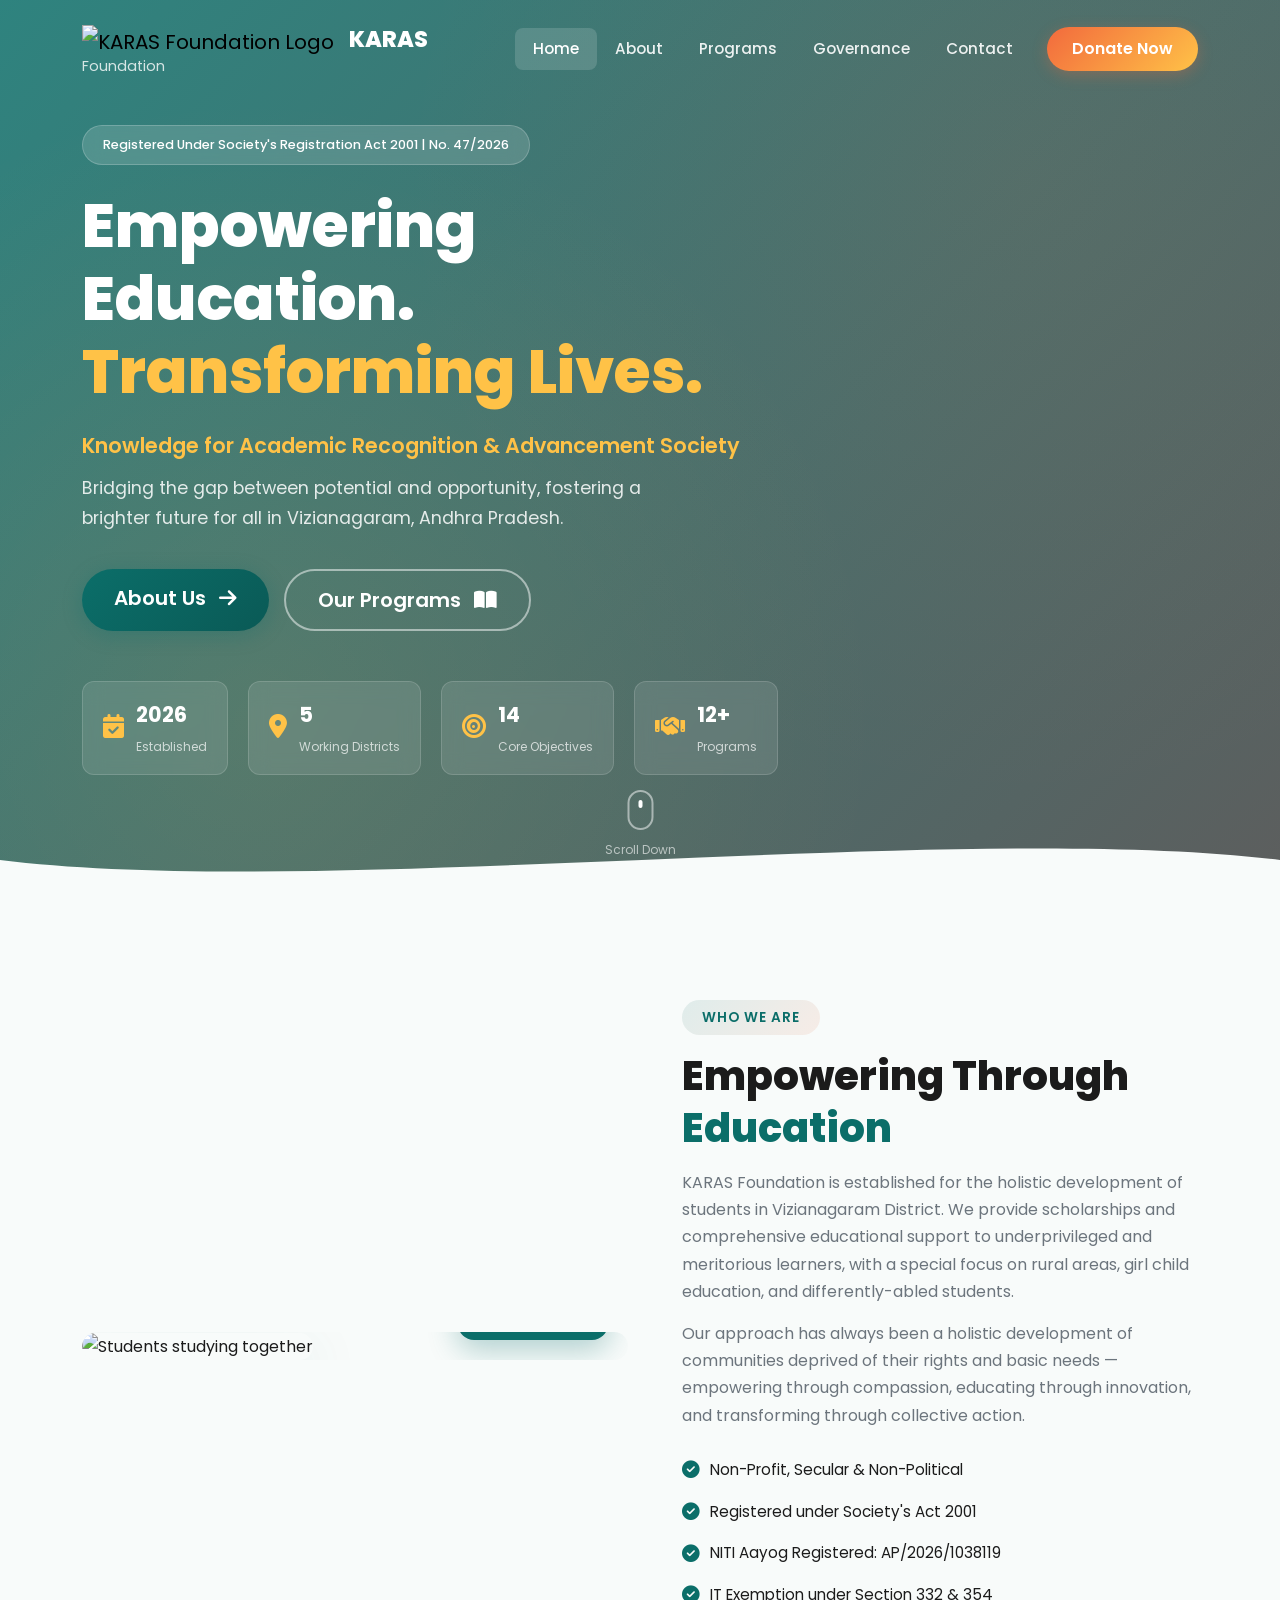
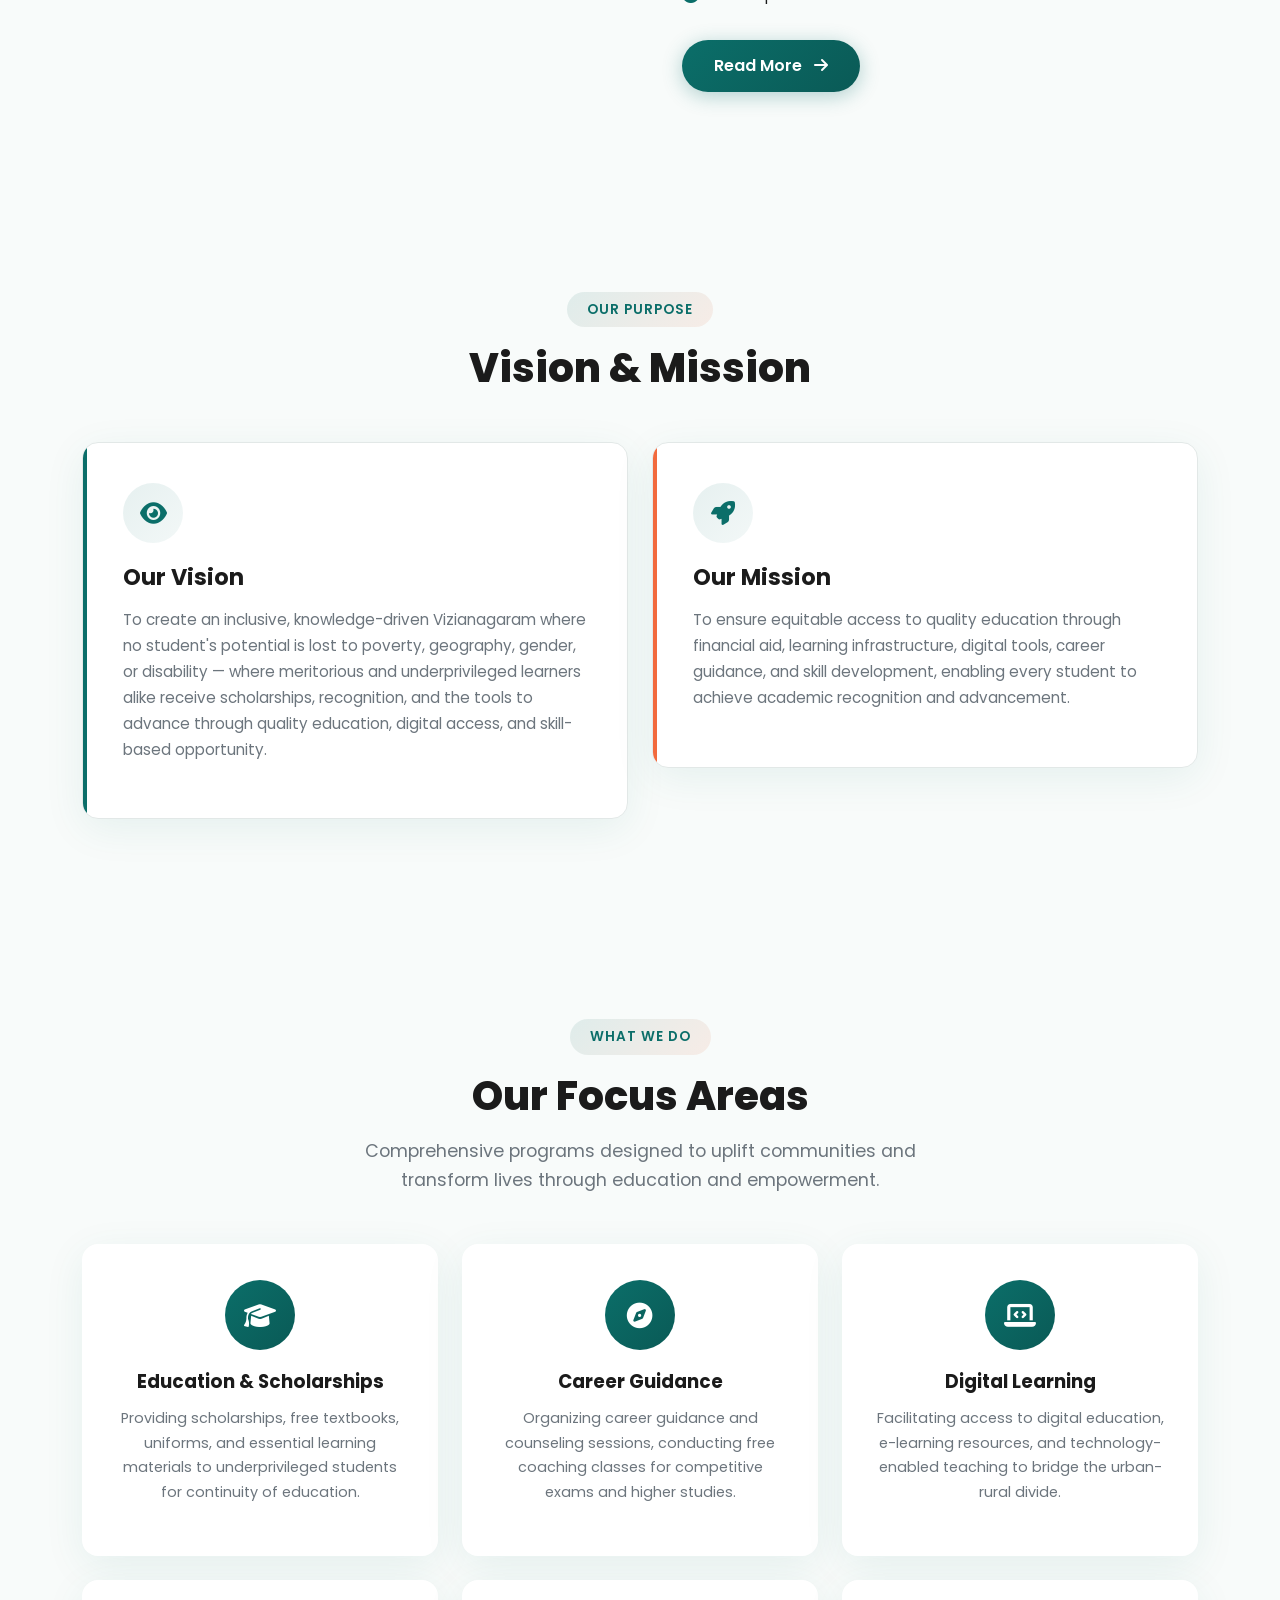
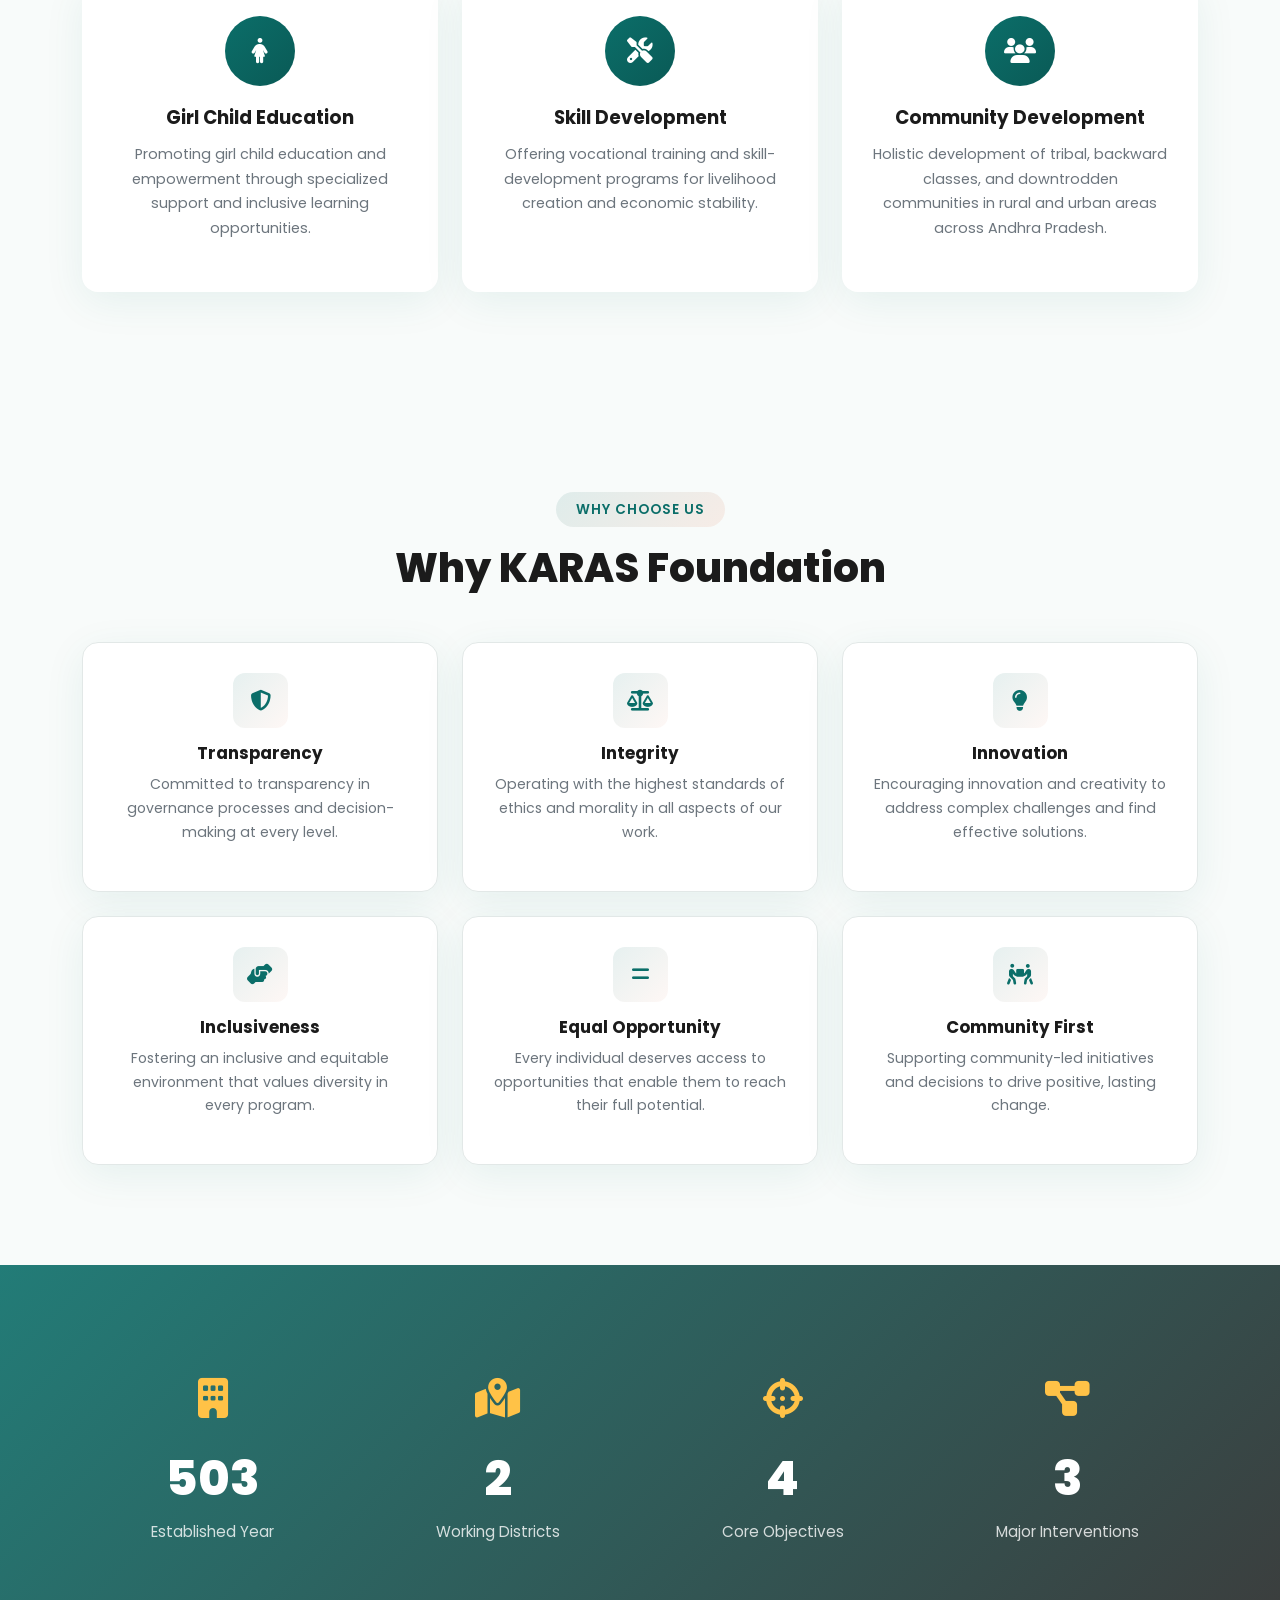
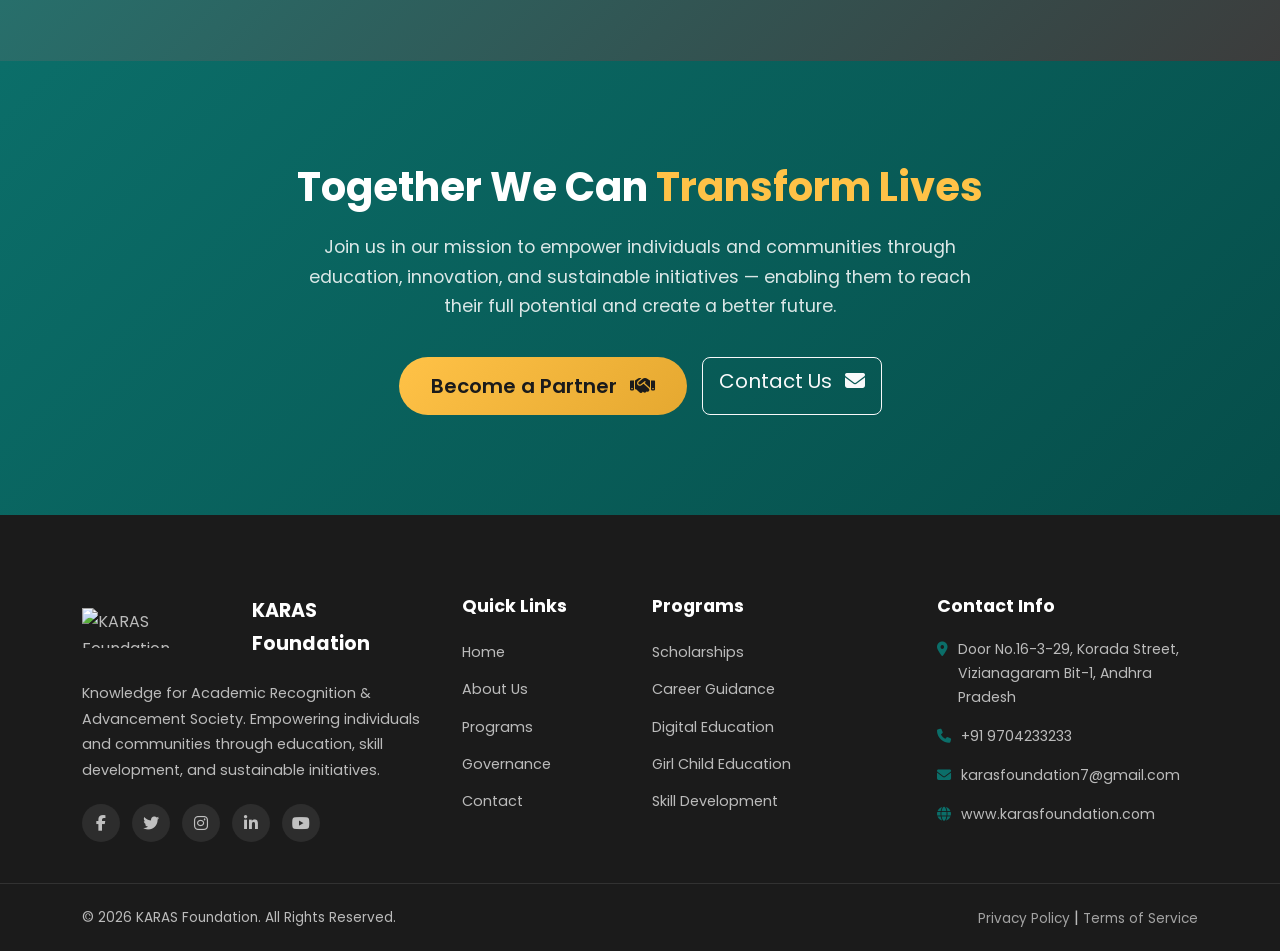
==== index.html @ ebca4deb "Initial commit: KARAS Foundation complete static website" ====
<!DOCTYPE html>
<html lang="en">
<head>
    <meta charset="UTF-8">
    <meta name="viewport" content="width=device-width, initial-scale=1.0">
    <meta name="description" content="KARAS Foundation - Knowledge for Academic Recognition & Advancement Society. Empowering individuals and communities through education, skill development, and sustainable initiatives in Vizianagaram, Andhra Pradesh.">
    <meta name="keywords" content="KARAS Foundation, NGO, education, scholarships, Vizianagaram, Andhra Pradesh, skill development, girl child education, digital learning, community development">
    <meta name="author" content="KARAS Foundation">
    <meta name="robots" content="index, follow">
    <link rel="canonical" href="https://www.karasfoundation.com/">
    
    <!-- Open Graph -->
    <meta property="og:title" content="KARAS Foundation - Empowering Education. Transforming Lives.">
    <meta property="og:description" content="Knowledge for Academic Recognition & Advancement Society. Bridging the gap between potential and opportunity.">
    <meta property="og:type" content="website">
    <meta property="og:url" content="https://www.karasfoundation.com/">
    <meta property="og:image" content="https://www.karasfoundation.com/assets/logo/karas-logo.png">
    <meta property="og:site_name" content="KARAS Foundation">
    
    <!-- Twitter Cards -->
    <meta name="twitter:card" content="summary_large_image">
    <meta name="twitter:title" content="KARAS Foundation - Empowering Education. Transforming Lives.">
    <meta name="twitter:description" content="Knowledge for Academic Recognition & Advancement Society. Bridging the gap between potential and opportunity.">
    <meta name="twitter:image" content="https://www.karasfoundation.com/assets/logo/karas-logo.png">

    <title>KARAS Foundation | Empowering Education. Transforming Lives.</title>

    <!-- Favicon -->
    <link rel="icon" type="image/png" href="assets/favicon/favicon.png">
    
    <!-- Google Fonts -->
    <link rel="preconnect" href="https://fonts.googleapis.com">
    <link rel="preconnect" href="https://fonts.gstatic.com" crossorigin>
    <link href="https://fonts.googleapis.com/css2?family=Poppins:wght@300;400;500;600;700;800&family=Playfair+Display:wght@700;800&display=swap" rel="stylesheet">
    
    <!-- Bootstrap 5 -->
    <link href="https://cdn.jsdelivr.net/npm/bootstrap@5.3.2/dist/css/bootstrap.min.css" rel="stylesheet">
    
    <!-- Font Awesome -->
    <link rel="stylesheet" href="https://cdnjs.cloudflare.com/ajax/libs/font-awesome/6.5.1/css/all.min.css">
    
    <!-- AOS Animation -->
    <link href="https://unpkg.com/aos@2.3.1/dist/aos.css" rel="stylesheet">
    
    <!-- Custom CSS -->
    <link rel="stylesheet" href="css/style.css">
    <link rel="stylesheet" href="css/animations.css">
    <link rel="stylesheet" href="css/responsive.css">

    <!-- Schema.org Structured Data -->
    <script type="application/ld+json">
    {
        "@context": "https://schema.org",
        "@type": "NGO",
        "name": "KARAS Foundation",
        "alternateName": "Knowledge for Academic Recognition & Advancement Society",
        "url": "https://www.karasfoundation.com",
        "logo": "https://www.karasfoundation.com/assets/logo/karas-logo.png",
        "description": "Empowering individuals and communities through education, skill development, and sustainable initiatives in Vizianagaram, Andhra Pradesh.",
        "address": {
            "@type": "PostalAddress",
            "streetAddress": "Door No.16-3-29, Korada Street, Vizianagaram Bit-1",
            "addressLocality": "Vizianagaram",
            "addressRegion": "Andhra Pradesh",
            "addressCountry": "IN"
        },
        "telephone": "+919704233233",
        "email": "karasfoundation7@gmail.com",
        "foundingDate": "2026-03-07",
        "founder": {
            "@type": "Person",
            "name": "Mr. Majji Bhargav Bhushan"
        },
        "areaServed": "Andhra Pradesh, India"
    }
    </script>
</head>
<body>
    <!-- Scroll Progress Bar -->
    <div class="scroll-progress" id="scrollProgress"></div>

    <!-- Navigation -->
    <nav class="navbar navbar-expand-lg fixed-top" id="mainNavbar">
        <div class="container">
            <a class="navbar-brand" href="index.html">
                <img src="assets/logo/karas-logo.png" alt="KARAS Foundation Logo" class="nav-logo">
                <span class="brand-text">KARAS <span class="brand-sub">Foundation</span></span>
            </a>
            <button class="navbar-toggler" type="button" data-bs-toggle="collapse" data-bs-target="#navbarNav" aria-controls="navbarNav" aria-expanded="false" aria-label="Toggle navigation">
                <span class="navbar-toggler-icon"></span>
            </button>
            <div class="collapse navbar-collapse" id="navbarNav">
                <ul class="navbar-nav ms-auto align-items-center">
                    <li class="nav-item"><a class="nav-link active" href="index.html">Home</a></li>
                    <li class="nav-item"><a class="nav-link" href="about.html">About</a></li>
                    <li class="nav-item"><a class="nav-link" href="programs.html">Programs</a></li>
                    <li class="nav-item"><a class="nav-link" href="governance.html">Governance</a></li>
                    <li class="nav-item"><a class="nav-link" href="contact.html">Contact</a></li>
                    <li class="nav-item ms-lg-3">
                        <a class="btn btn-donate" href="contact.html">Donate Now</a>
                    </li>
                </ul>
            </div>
        </div>
    </nav>

    <!-- Hero Section -->
    <section class="hero-section" id="hero">
        <div class="hero-overlay"></div>
        <div class="hero-particles"></div>
        <div class="container hero-content">
            <div class="row align-items-center min-vh-100">
                <div class="col-lg-8" data-aos="fade-up" data-aos-duration="1000">
                    <span class="hero-badge">Registered Under Society's Registration Act 2001 | No. 47/2026</span>
                    <h1 class="hero-title">Empowering Education.<br><span class="text-accent">Transforming Lives.</span></h1>
                    <p class="hero-subtitle">Knowledge for Academic Recognition & Advancement Society</p>
                    <p class="hero-description">Bridging the gap between potential and opportunity, fostering a brighter future for all in Vizianagaram, Andhra Pradesh.</p>
                    <div class="hero-buttons">
                        <a href="about.html" class="btn btn-primary-custom btn-lg">About Us <i class="fas fa-arrow-right ms-2"></i></a>
                        <a href="programs.html" class="btn btn-outline-custom btn-lg">Our Programs <i class="fas fa-book-open ms-2"></i></a>
                    </div>
                    <!-- Floating Stats -->
                    <div class="hero-stats" data-aos="fade-up" data-aos-delay="300">
                        <div class="stat-card">
                            <div class="stat-icon"><i class="fas fa-calendar-check"></i></div>
                            <div class="stat-info">
                                <span class="stat-number">2026</span>
                                <span class="stat-label">Established</span>
                            </div>
                        </div>
                        <div class="stat-card">
                            <div class="stat-icon"><i class="fas fa-map-marker-alt"></i></div>
                            <div class="stat-info">
                                <span class="stat-number">5</span>
                                <span class="stat-label">Working Districts</span>
                            </div>
                        </div>
                        <div class="stat-card">
                            <div class="stat-icon"><i class="fas fa-bullseye"></i></div>
                            <div class="stat-info">
                                <span class="stat-number">14</span>
                                <span class="stat-label">Core Objectives</span>
                            </div>
                        </div>
                        <div class="stat-card">
                            <div class="stat-icon"><i class="fas fa-handshake"></i></div>
                            <div class="stat-info">
                                <span class="stat-number">12+</span>
                                <span class="stat-label">Programs</span>
                            </div>
                        </div>
                    </div>
                </div>
            </div>
        </div>
        <!-- Scroll Indicator -->
        <div class="scroll-indicator">
            <div class="mouse">
                <div class="wheel"></div>
            </div>
            <span>Scroll Down</span>
        </div>
        <!-- Wave Separator -->
        <div class="wave-separator">
            <svg viewBox="0 0 1440 120" preserveAspectRatio="none">
                <path d="M0,60 C360,120 1080,0 1440,60 L1440,120 L0,120 Z" fill="#F8FBFA"></path>
            </svg>
        </div>
    </section>

    <!-- About Preview Section -->
    <section class="section-padding about-preview" id="aboutPreview">
        <div class="container">
            <div class="row align-items-center">
                <div class="col-lg-6" data-aos="fade-right" data-aos-duration="800">
                    <div class="about-image-wrapper">
                        <img src="https://images.unsplash.com/photo-1497486751825-1233686d5d80?w=600&h=400&fit=crop" alt="Students studying together" class="about-img" loading="lazy">
                        <div class="experience-badge">
                            <span class="exp-year">Since</span>
                            <span class="exp-number">2026</span>
                            <span class="exp-text">Serving Community</span>
                        </div>
                    </div>
                </div>
                <div class="col-lg-6" data-aos="fade-left" data-aos-duration="800">
                    <div class="about-content">
                        <span class="section-tag">Who We Are</span>
                        <h2 class="section-title">Empowering Through <span class="text-primary-custom">Education</span></h2>
                        <p class="section-description">KARAS Foundation is established for the holistic development of students in Vizianagaram District. We provide scholarships and comprehensive educational support to underprivileged and meritorious learners, with a special focus on rural areas, girl child education, and differently-abled students.</p>
                        <p class="section-description">Our approach has always been a holistic development of communities deprived of their rights and basic needs — empowering through compassion, educating through innovation, and transforming through collective action.</p>
                        <div class="about-features">
                            <div class="feature-item"><i class="fas fa-check-circle"></i><span>Non-Profit, Secular & Non-Political</span></div>
                            <div class="feature-item"><i class="fas fa-check-circle"></i><span>Registered under Society's Act 2001</span></div>
                            <div class="feature-item"><i class="fas fa-check-circle"></i><span>NITI Aayog Registered: AP/2026/1038119</span></div>
                            <div class="feature-item"><i class="fas fa-check-circle"></i><span>IT Exemption under Section 332 & 354</span></div>
                        </div>
                        <a href="about.html" class="btn btn-primary-custom mt-4">Read More <i class="fas fa-arrow-right ms-2"></i></a>
                    </div>
                </div>
            </div>
        </div>
    </section>

    <!-- Vision & Mission -->
    <section class="section-padding vision-mission-section">
        <div class="container">
            <div class="text-center mb-5" data-aos="fade-up">
                <span class="section-tag">Our Purpose</span>
                <h2 class="section-title">Vision & Mission</h2>
            </div>
            <div class="row g-4">
                <div class="col-lg-6" data-aos="fade-right" data-aos-duration="800">
                    <div class="vm-card vision-card">
                        <div class="vm-icon"><i class="fas fa-eye"></i></div>
                        <h3>Our Vision</h3>
                        <p>To create an inclusive, knowledge-driven Vizianagaram where no student's potential is lost to poverty, geography, gender, or disability — where meritorious and underprivileged learners alike receive scholarships, recognition, and the tools to advance through quality education, digital access, and skill-based opportunity.</p>
                    </div>
                </div>
                <div class="col-lg-6" data-aos="fade-left" data-aos-duration="800">
                    <div class="vm-card mission-card">
                        <div class="vm-icon"><i class="fas fa-rocket"></i></div>
                        <h3>Our Mission</h3>
                        <p>To ensure equitable access to quality education through financial aid, learning infrastructure, digital tools, career guidance, and skill development, enabling every student to achieve academic recognition and advancement.</p>
                    </div>
                </div>
            </div>
        </div>
    </section>

    <!-- Focus Areas -->
    <section class="section-padding focus-areas-section bg-light-custom">
        <div class="container">
            <div class="text-center mb-5" data-aos="fade-up">
                <span class="section-tag">What We Do</span>
                <h2 class="section-title">Our Focus Areas</h2>
                <p class="section-subtitle">Comprehensive programs designed to uplift communities and transform lives through education and empowerment.</p>
            </div>
            <div class="row g-4">
                <div class="col-lg-4 col-md-6" data-aos="fade-up" data-aos-delay="100">
                    <div class="focus-card">
                        <div class="focus-icon"><i class="fas fa-graduation-cap"></i></div>
                        <h4>Education & Scholarships</h4>
                        <p>Providing scholarships, free textbooks, uniforms, and essential learning materials to underprivileged students for continuity of education.</p>
                    </div>
                </div>
                <div class="col-lg-4 col-md-6" data-aos="fade-up" data-aos-delay="200">
                    <div class="focus-card">
                        <div class="focus-icon"><i class="fas fa-compass"></i></div>
                        <h4>Career Guidance</h4>
                        <p>Organizing career guidance and counseling sessions, conducting free coaching classes for competitive exams and higher studies.</p>
                    </div>
                </div>
                <div class="col-lg-4 col-md-6" data-aos="fade-up" data-aos-delay="300">
                    <div class="focus-card">
                        <div class="focus-icon"><i class="fas fa-laptop-code"></i></div>
                        <h4>Digital Learning</h4>
                        <p>Facilitating access to digital education, e-learning resources, and technology-enabled teaching to bridge the urban-rural divide.</p>
                    </div>
                </div>
                <div class="col-lg-4 col-md-6" data-aos="fade-up" data-aos-delay="400">
                    <div class="focus-card">
                        <div class="focus-icon"><i class="fas fa-female"></i></div>
                        <h4>Girl Child Education</h4>
                        <p>Promoting girl child education and empowerment through specialized support and inclusive learning opportunities.</p>
                    </div>
                </div>
                <div class="col-lg-4 col-md-6" data-aos="fade-up" data-aos-delay="500">
                    <div class="focus-card">
                        <div class="focus-icon"><i class="fas fa-tools"></i></div>
                        <h4>Skill Development</h4>
                        <p>Offering vocational training and skill-development programs for livelihood creation and economic stability.</p>
                    </div>
                </div>
                <div class="col-lg-4 col-md-6" data-aos="fade-up" data-aos-delay="600">
                    <div class="focus-card">
                        <div class="focus-icon"><i class="fas fa-users"></i></div>
                        <h4>Community Development</h4>
                        <p>Holistic development of tribal, backward classes, and downtrodden communities in rural and urban areas across Andhra Pradesh.</p>
                    </div>
                </div>
            </div>
        </div>
    </section>

    <!-- Why KARAS -->
    <section class="section-padding why-karas-section">
        <div class="container">
            <div class="text-center mb-5" data-aos="fade-up">
                <span class="section-tag">Why Choose Us</span>
                <h2 class="section-title">Why KARAS Foundation</h2>
            </div>
            <div class="row g-4">
                <div class="col-lg-4 col-md-6" data-aos="zoom-in" data-aos-delay="100">
                    <div class="why-card"><div class="why-icon"><i class="fas fa-shield-alt"></i></div><h5>Transparency</h5><p>Committed to transparency in governance processes and decision-making at every level.</p></div>
                </div>
                <div class="col-lg-4 col-md-6" data-aos="zoom-in" data-aos-delay="200">
                    <div class="why-card"><div class="why-icon"><i class="fas fa-balance-scale"></i></div><h5>Integrity</h5><p>Operating with the highest standards of ethics and morality in all aspects of our work.</p></div>
                </div>
                <div class="col-lg-4 col-md-6" data-aos="zoom-in" data-aos-delay="300">
                    <div class="why-card"><div class="why-icon"><i class="fas fa-lightbulb"></i></div><h5>Innovation</h5><p>Encouraging innovation and creativity to address complex challenges and find effective solutions.</p></div>
                </div>
                <div class="col-lg-4 col-md-6" data-aos="zoom-in" data-aos-delay="400">
                    <div class="why-card"><div class="why-icon"><i class="fas fa-hands-helping"></i></div><h5>Inclusiveness</h5><p>Fostering an inclusive and equitable environment that values diversity in every program.</p></div>
                </div>
                <div class="col-lg-4 col-md-6" data-aos="zoom-in" data-aos-delay="500">
                    <div class="why-card"><div class="why-icon"><i class="fas fa-equals"></i></div><h5>Equal Opportunity</h5><p>Every individual deserves access to opportunities that enable them to reach their full potential.</p></div>
                </div>
                <div class="col-lg-4 col-md-6" data-aos="zoom-in" data-aos-delay="600">
                    <div class="why-card"><div class="why-icon"><i class="fas fa-people-carry"></i></div><h5>Community First</h5><p>Supporting community-led initiatives and decisions to drive positive, lasting change.</p></div>
                </div>
            </div>
        </div>
    </section>

    <!-- Counter Section -->
    <section class="counter-section">
        <div class="counter-overlay"></div>
        <div class="container position-relative">
            <div class="row g-4 text-center">
                <div class="col-lg-3 col-md-6" data-aos="fade-up" data-aos-delay="100">
                    <div class="counter-item">
                        <div class="counter-icon"><i class="fas fa-building"></i></div>
                        <h3 class="counter-number" data-target="2026">0</h3>
                        <p>Established Year</p>
                    </div>
                </div>
                <div class="col-lg-3 col-md-6" data-aos="fade-up" data-aos-delay="200">
                    <div class="counter-item">
                        <div class="counter-icon"><i class="fas fa-map-marked-alt"></i></div>
                        <h3 class="counter-number" data-target="5">0</h3>
                        <p>Working Districts</p>
                    </div>
                </div>
                <div class="col-lg-3 col-md-6" data-aos="fade-up" data-aos-delay="300">
                    <div class="counter-item">
                        <div class="counter-icon"><i class="fas fa-crosshairs"></i></div>
                        <h3 class="counter-number" data-target="14">0</h3>
                        <p>Core Objectives</p>
                    </div>
                </div>
                <div class="col-lg-3 col-md-6" data-aos="fade-up" data-aos-delay="400">
                    <div class="counter-item">
                        <div class="counter-icon"><i class="fas fa-project-diagram"></i></div>
                        <h3 class="counter-number" data-target="12">0</h3>
                        <p>Major Interventions</p>
                    </div>
                </div>
            </div>
        </div>
    </section>

    <!-- CTA Section -->
    <section class="cta-section">
        <div class="container">
            <div class="cta-content text-center" data-aos="zoom-in" data-aos-duration="800">
                <h2>Together We Can <span class="text-accent">Transform Lives</span></h2>
                <p>Join us in our mission to empower individuals and communities through education, innovation, and sustainable initiatives — enabling them to reach their full potential and create a better future.</p>
                <div class="cta-buttons">
                    <a href="contact.html" class="btn btn-accent-custom btn-lg">Become a Partner <i class="fas fa-handshake ms-2"></i></a>
                    <a href="contact.html" class="btn btn-outline-light btn-lg">Contact Us <i class="fas fa-envelope ms-2"></i></a>
                </div>
            </div>
        </div>
    </section>

    <!-- Footer -->
    <footer class="footer-section">
        <div class="footer-top">
            <div class="container">
                <div class="row g-4">
                    <div class="col-lg-4 col-md-6">
                        <div class="footer-about">
                            <div class="footer-logo">
                                <img src="assets/logo/karas-logo.png" alt="KARAS Foundation" class="footer-logo-img">
                                <span>KARAS Foundation</span>
                            </div>
                            <p>Knowledge for Academic Recognition & Advancement Society. Empowering individuals and communities through education, skill development, and sustainable initiatives.</p>
                            <div class="footer-social">
                                <a href="#" aria-label="Facebook"><i class="fab fa-facebook-f"></i></a>
                                <a href="#" aria-label="Twitter"><i class="fab fa-twitter"></i></a>
                                <a href="#" aria-label="Instagram"><i class="fab fa-instagram"></i></a>
                                <a href="#" aria-label="LinkedIn"><i class="fab fa-linkedin-in"></i></a>
                                <a href="#" aria-label="YouTube"><i class="fab fa-youtube"></i></a>
                            </div>
                        </div>
                    </div>
                    <div class="col-lg-2 col-md-6">
                        <div class="footer-links">
                            <h5>Quick Links</h5>
                            <ul>
                                <li><a href="index.html">Home</a></li>
                                <li><a href="about.html">About Us</a></li>
                                <li><a href="programs.html">Programs</a></li>
                                <li><a href="governance.html">Governance</a></li>
                                <li><a href="contact.html">Contact</a></li>
                            </ul>
                        </div>
                    </div>
                    <div class="col-lg-3 col-md-6">
                        <div class="footer-links">
                            <h5>Programs</h5>
                            <ul>
                                <li><a href="programs.html">Scholarships</a></li>
                                <li><a href="programs.html">Career Guidance</a></li>
                                <li><a href="programs.html">Digital Education</a></li>
                                <li><a href="programs.html">Girl Child Education</a></li>
                                <li><a href="programs.html">Skill Development</a></li>
                            </ul>
                        </div>
                    </div>
                    <div class="col-lg-3 col-md-6">
                        <div class="footer-contact">
                            <h5>Contact Info</h5>
                            <ul>
                                <li><i class="fas fa-map-marker-alt"></i> Door No.16-3-29, Korada Street, Vizianagaram Bit-1, Andhra Pradesh</li>
                                <li><i class="fas fa-phone"></i> +91 9704233233</li>
                                <li><i class="fas fa-envelope"></i> karasfoundation7@gmail.com</li>
                                <li><i class="fas fa-globe"></i> www.karasfoundation.com</li>
                            </ul>
                        </div>
                    </div>
                </div>
            </div>
        </div>
        <div class="footer-bottom">
            <div class="container">
                <div class="row align-items-center">
                    <div class="col-md-6">
                        <p>&copy; 2026 KARAS Foundation. All Rights Reserved.</p>
                    </div>
                    <div class="col-md-6 text-md-end">
                        <a href="#">Privacy Policy</a> | <a href="#">Terms of Service</a>
                    </div>
                </div>
            </div>
        </div>
    </footer>

    <!-- Back to Top -->
    <button class="back-to-top" id="backToTop" aria-label="Back to top">
        <i class="fas fa-chevron-up"></i>
    </button>

    <!-- Scripts -->
    <script src="https://cdn.jsdelivr.net/npm/bootstrap@5.3.2/dist/js/bootstrap.bundle.min.js"></script>
    <script src="https://unpkg.com/aos@2.3.1/dist/aos.js"></script>
    <script src="js/counter.js"></script>
    <script src="js/animations.js"></script>
    <script src="js/main.js"></script>
</body>
</html>
---- css/style.css ----
/* ============================================
   KARAS FOUNDATION - Main Stylesheet
   ============================================ */

/* CSS Variables */
:root {
    --primary: #0B6E69;
    --secondary: #F26A3D;
    --accent: #FFC247;
    --dark: #1B1B1B;
    --background: #F8FBFA;
    --white: #FFFFFF;
    --gray-100: #f0f4f3;
    --gray-200: #e2e8e7;
    --gray-600: #6c757d;
    --shadow: 0 10px 40px rgba(11, 110, 105, 0.08);
    --shadow-lg: 0 20px 60px rgba(11, 110, 105, 0.12);
    --radius: 16px;
    --radius-sm: 8px;
    --transition: all 0.3s ease;
}

/* Base Styles */
* { margin: 0; padding: 0; box-sizing: border-box; }

html { scroll-behavior: smooth; scroll-padding-top: 80px; }

body {
    font-family: 'Poppins', sans-serif;
    font-size: 16px;
    line-height: 1.7;
    color: var(--dark);
    background-color: var(--background);
    overflow-x: hidden;
}

h1, h2, h3, h4, h5, h6 {
    font-weight: 700;
    line-height: 1.3;
    color: var(--dark);
}

a { text-decoration: none; color: var(--primary); transition: var(--transition); }
a:hover { color: var(--secondary); }

img { max-width: 100%; height: auto; }

.section-padding { padding: 100px 0; }
.bg-light-custom { background-color: var(--background); }

/* Section Tags & Titles */
.section-tag {
    display: inline-block;
    background: linear-gradient(135deg, rgba(11, 110, 105, 0.1), rgba(242, 106, 61, 0.1));
    color: var(--primary);
    padding: 6px 20px;
    border-radius: 50px;
    font-size: 0.85rem;
    font-weight: 600;
    text-transform: uppercase;
    letter-spacing: 1px;
    margin-bottom: 15px;
}

.section-title {
    font-size: 2.5rem;
    font-weight: 800;
    margin-bottom: 15px;
    color: var(--dark);
}

.section-subtitle {
    font-size: 1.1rem;
    color: var(--gray-600);
    max-width: 600px;
    margin: 0 auto;
}

.text-primary-custom { color: var(--primary) !important; }
.text-accent { color: var(--accent) !important; }

/* Scroll Progress Bar */
.scroll-progress {
    position: fixed;
    top: 0;
    left: 0;
    height: 3px;
    background: linear-gradient(90deg, var(--primary), var(--secondary), var(--accent));
    z-index: 9999;
    transition: width 0.1s linear;
    width: 0%;
}

/* Navigation */
.navbar {
    padding: 15px 0;
    transition: var(--transition);
    background: transparent;
}

.navbar.scrolled {
    background: rgba(255, 255, 255, 0.95);
    backdrop-filter: blur(20px);
    box-shadow: 0 2px 30px rgba(0, 0, 0, 0.08);
    padding: 10px 0;
}

.nav-logo {
    height: 42px;
    width: auto;
    margin-right: 10px;
}

.brand-text {
    font-size: 1.4rem;
    font-weight: 800;
    color: var(--white);
    transition: var(--transition);
}

.navbar.scrolled .brand-text { color: var(--primary); }

.brand-sub {
    font-weight: 400;
    font-size: 0.9rem;
    display: block;
    margin-top: -5px;
    opacity: 0.8;
}

.navbar-nav .nav-link {
    color: rgba(255, 255, 255, 0.9);
    font-weight: 500;
    padding: 8px 18px !important;
    border-radius: 8px;
    transition: var(--transition);
    font-size: 0.95rem;
}

.navbar.scrolled .nav-link { color: var(--dark); }
.navbar-nav .nav-link:hover,
.navbar-nav .nav-link.active {
    color: var(--white);
    background: rgba(255, 255, 255, 0.15);
}
.navbar.scrolled .nav-link:hover,
.navbar.scrolled .nav-link.active {
    color: var(--primary);
    background: rgba(11, 110, 105, 0.08);
}

.btn-donate {
    background: linear-gradient(135deg, var(--secondary), var(--accent));
    color: var(--white) !important;
    padding: 10px 25px !important;
    border-radius: 50px;
    font-weight: 600;
    border: none;
    box-shadow: 0 4px 15px rgba(242, 106, 61, 0.3);
}
.btn-donate:hover {
    transform: translateY(-2px);
    box-shadow: 0 8px 25px rgba(242, 106, 61, 0.4);
    color: var(--white) !important;
}

.navbar-toggler {
    border: 2px solid rgba(255,255,255,0.5);
    padding: 6px 10px;
}
.navbar.scrolled .navbar-toggler { border-color: var(--primary); }
.navbar-toggler-icon { filter: brightness(0) invert(1); }
.navbar.scrolled .navbar-toggler-icon { filter: none; }

/* Hero Section */
.hero-section {
    position: relative;
    min-height: 100vh;
    background: url('https://images.unsplash.com/photo-1503676260728-1c00da094a0b?w=1920&h=1080&fit=crop') center/cover no-repeat;
    display: flex;
    align-items: center;
}

.hero-overlay {
    position: absolute;
    inset: 0;
    background: linear-gradient(135deg, rgba(11, 110, 105, 0.85), rgba(27, 27, 27, 0.7));
}

.hero-content { position: relative; z-index: 2; }

.hero-badge {
    display: inline-block;
    background: rgba(255, 255, 255, 0.15);
    backdrop-filter: blur(10px);
    color: var(--white);
    padding: 8px 20px;
    border-radius: 50px;
    font-size: 0.8rem;
    font-weight: 500;
    margin-bottom: 25px;
    border: 1px solid rgba(255,255,255,0.2);
}

.hero-title {
    font-size: 3.8rem;
    font-weight: 800;
    color: var(--white);
    margin-bottom: 20px;
    line-height: 1.2;
}

.hero-subtitle {
    font-size: 1.3rem;
    color: var(--accent);
    font-weight: 600;
    margin-bottom: 10px;
}

.hero-description {
    font-size: 1.1rem;
    color: rgba(255, 255, 255, 0.85);
    margin-bottom: 35px;
    max-width: 600px;
}

.hero-buttons { display: flex; gap: 15px; flex-wrap: wrap; margin-bottom: 50px; }

.btn-primary-custom {
    background: linear-gradient(135deg, var(--primary), #0a5a56);
    color: var(--white);
    padding: 14px 32px;
    border-radius: 50px;
    font-weight: 600;
    border: none;
    box-shadow: 0 4px 20px rgba(11, 110, 105, 0.3);
    transition: var(--transition);
}
.btn-primary-custom:hover {
    transform: translateY(-3px);
    box-shadow: 0 8px 30px rgba(11, 110, 105, 0.4);
    color: var(--white);
}

.btn-outline-custom {
    background: transparent;
    color: var(--white);
    padding: 14px 32px;
    border-radius: 50px;
    font-weight: 600;
    border: 2px solid rgba(255,255,255,0.5);
    transition: var(--transition);
}
.btn-outline-custom:hover {
    background: var(--white);
    color: var(--primary);
    border-color: var(--white);
    transform: translateY(-3px);
}

.btn-accent-custom {
    background: linear-gradient(135deg, var(--accent), #e5a830);
    color: var(--dark);
    padding: 14px 32px;
    border-radius: 50px;
    font-weight: 600;
    border: none;
    transition: var(--transition);
}
.btn-accent-custom:hover {
    transform: translateY(-3px);
    box-shadow: 0 8px 30px rgba(255, 194, 71, 0.4);
    color: var(--dark);
}

/* Hero Stats */
.hero-stats { display: flex; gap: 20px; flex-wrap: wrap; }
.stat-card {
    display: flex; align-items: center; gap: 12px;
    background: rgba(255,255,255,0.1);
    backdrop-filter: blur(10px);
    padding: 15px 20px; border-radius: 12px;
    border: 1px solid rgba(255,255,255,0.15);
}
.stat-icon { font-size: 1.5rem; color: var(--accent); }
.stat-number { font-size: 1.3rem; font-weight: 700; color: var(--white); display: block; }
.stat-label { font-size: 0.75rem; color: rgba(255,255,255,0.7); }

/* Scroll Indicator */
.scroll-indicator {
    position: absolute; bottom: 40px; left: 50%; transform: translateX(-50%);
    display: flex; flex-direction: column; align-items: center; gap: 10px; z-index: 2;
}
.scroll-indicator span { color: rgba(255,255,255,0.6); font-size: 0.75rem; }
.mouse {
    width: 26px; height: 40px; border: 2px solid rgba(255,255,255,0.5);
    border-radius: 15px; position: relative;
}
.wheel {
    width: 4px; height: 8px; background: var(--white);
    border-radius: 2px; position: absolute; top: 8px; left: 50%;
    transform: translateX(-50%); animation: scroll 2s infinite;
}

/* Wave Separator */
.wave-separator {
    position: absolute; bottom: 0; left: 0; width: 100%;
    line-height: 0; z-index: 2;
}
.wave-separator svg { width: 100%; height: 80px; }

/* About Preview */
.about-image-wrapper { position: relative; border-radius: var(--radius); overflow: hidden; }
.about-img {
    width: 100%; height: 400px; object-fit: cover;
    border-radius: var(--radius); box-shadow: var(--shadow-lg);
}
.experience-badge {
    position: absolute; bottom: 20px; right: 20px;
    background: var(--primary); color: var(--white);
    padding: 20px; border-radius: var(--radius); text-align: center;
    box-shadow: 0 10px 30px rgba(11,110,105,0.3);
}
.exp-year { display: block; font-size: 0.75rem; opacity: 0.8; }
.exp-number { display: block; font-size: 2rem; font-weight: 800; }
.exp-text { display: block; font-size: 0.7rem; opacity: 0.8; }

.about-content { padding-left: 30px; }
.section-description { color: var(--gray-600); margin-bottom: 15px; }
.about-features { margin-top: 20px; }
.feature-item {
    display: flex; align-items: center; gap: 10px;
    padding: 8px 0; font-size: 0.95rem;
}
.feature-item i { color: var(--primary); font-size: 1.1rem; }

/* Vision & Mission Cards */
.vm-card {
    background: var(--white); padding: 40px; border-radius: var(--radius);
    box-shadow: var(--shadow); transition: var(--transition);
    border: 1px solid var(--gray-200); position: relative; overflow: hidden;
}
.vm-card::before {
    content: ''; position: absolute; top: 0; left: 0;
    width: 4px; height: 100%; background: var(--primary);
}
.vm-card:hover { transform: translateY(-5px); box-shadow: var(--shadow-lg); }
.vm-icon {
    width: 60px; height: 60px; border-radius: 50%;
    background: linear-gradient(135deg, rgba(11,110,105,0.1), rgba(11,110,105,0.05));
    display: flex; align-items: center; justify-content: center;
    font-size: 1.5rem; color: var(--primary); margin-bottom: 20px;
}
.vm-card h3 { font-size: 1.4rem; margin-bottom: 15px; }
.vm-card p { color: var(--gray-600); font-size: 0.95rem; }
.mission-card::before { background: var(--secondary); }
.philosophy-card::before { background: var(--accent); }

/* Focus Area Cards */
.focus-card {
    background: var(--white); padding: 35px 30px; border-radius: var(--radius);
    box-shadow: var(--shadow); transition: var(--transition);
    text-align: center; height: 100%;
    border: 1px solid transparent;
}
.focus-card:hover {
    transform: translateY(-8px); box-shadow: var(--shadow-lg);
    border-color: var(--primary);
}
.focus-icon {
    width: 70px; height: 70px; border-radius: 50%;
    background: linear-gradient(135deg, var(--primary), #0a5a56);
    display: flex; align-items: center; justify-content: center;
    margin: 0 auto 20px; font-size: 1.6rem; color: var(--white);
    transition: var(--transition);
}
.focus-card:hover .focus-icon { transform: scale(1.1) rotate(5deg); }
.focus-card h4 { font-size: 1.15rem; margin-bottom: 12px; }
.focus-card p { color: var(--gray-600); font-size: 0.9rem; }

/* Why KARAS Cards */
.why-card {
    background: var(--white); padding: 30px; border-radius: var(--radius);
    box-shadow: var(--shadow); text-align: center; transition: var(--transition);
    height: 100%; border: 1px solid var(--gray-200);
}
.why-card:hover { transform: translateY(-5px); box-shadow: var(--shadow-lg); border-color: var(--primary); }
.why-icon {
    width: 55px; height: 55px; border-radius: 12px;
    background: linear-gradient(135deg, rgba(11,110,105,0.1), rgba(242,106,61,0.05));
    display: flex; align-items: center; justify-content: center;
    margin: 0 auto 15px; font-size: 1.3rem; color: var(--primary);
}
.why-card h5 { font-size: 1.05rem; margin-bottom: 8px; }
.why-card p { color: var(--gray-600); font-size: 0.88rem; }

/* Counter Section */
.counter-section {
    position: relative; padding: 80px 0;
    background: url('https://images.unsplash.com/photo-1427504494785-3a9ca7044f45?w=1920&h=600&fit=crop') center/cover fixed;
}
.counter-overlay {
    position: absolute; inset: 0;
    background: linear-gradient(135deg, rgba(11,110,105,0.9), rgba(27,27,27,0.85));
}
.counter-item { color: var(--white); padding: 20px; }
.counter-icon { font-size: 2.5rem; color: var(--accent); margin-bottom: 15px; }
.counter-number { font-size: 3rem; font-weight: 800; color: var(--white); }
.counter-item p { font-size: 0.95rem; opacity: 0.8; margin-top: 5px; }

/* CTA Section */
.cta-section {
    padding: 100px 0;
    background: linear-gradient(135deg, var(--primary), #064e4a);
}
.cta-content h2 { font-size: 2.5rem; color: var(--white); margin-bottom: 20px; }
.cta-content p { color: rgba(255,255,255,0.85); font-size: 1.1rem; max-width: 700px; margin: 0 auto 35px; }
.cta-buttons { display: flex; gap: 15px; justify-content: center; flex-wrap: wrap; }

/* Footer */
.footer-section { background: var(--dark); color: rgba(255,255,255,0.7); }
.footer-top { padding: 80px 0 40px; }
.footer-logo { display: flex; align-items: center; gap: 12px; margin-bottom: 20px; }
.footer-logo-img { height: 40px; }
.footer-logo span { font-size: 1.2rem; font-weight: 700; color: var(--white); }
.footer-about p { font-size: 0.9rem; line-height: 1.8; }
.footer-social { display: flex; gap: 12px; margin-top: 20px; }
.footer-social a {
    width: 38px; height: 38px; border-radius: 50%;
    background: rgba(255,255,255,0.08); display: flex;
    align-items: center; justify-content: center;
    color: rgba(255,255,255,0.7); transition: var(--transition);
}
.footer-social a:hover { background: var(--primary); color: var(--white); transform: translateY(-3px); }
.footer-links h5, .footer-contact h5 { color: var(--white); font-size: 1.1rem; margin-bottom: 20px; }
.footer-links ul, .footer-contact ul { list-style: none; padding: 0; }
.footer-links ul li { margin-bottom: 10px; }
.footer-links ul li a { color: rgba(255,255,255,0.7); font-size: 0.9rem; transition: var(--transition); }
.footer-links ul li a:hover { color: var(--accent); padding-left: 5px; }
.footer-contact ul li {
    display: flex; align-items: flex-start; gap: 10px;
    margin-bottom: 15px; font-size: 0.88rem;
}
.footer-contact ul li i { color: var(--primary); margin-top: 4px; }
.footer-bottom {
    border-top: 1px solid rgba(255,255,255,0.1);
    padding: 20px 0;
}
.footer-bottom p { margin: 0; font-size: 0.85rem; }
.footer-bottom a { color: rgba(255,255,255,0.6); font-size: 0.85rem; }
.footer-bottom a:hover { color: var(--accent); }

/* Back to Top */
.back-to-top {
    position: fixed; bottom: 30px; right: 30px;
    width: 50px; height: 50px; border-radius: 50%;
    background: var(--primary); color: var(--white);
    border: none; cursor: pointer; font-size: 1.2rem;
    display: flex; align-items: center; justify-content: center;
    box-shadow: 0 4px 20px rgba(11,110,105,0.3);
    opacity: 0; visibility: hidden; transition: var(--transition); z-index: 999;
}
.back-to-top.visible { opacity: 1; visibility: visible; }
.back-to-top:hover { transform: translateY(-5px); background: var(--secondary); }

/* Page Hero (inner pages) */
.page-hero {
    position: relative; padding: 180px 0 100px;
    background: url('https://images.unsplash.com/photo-1488521787991-ed7bbaae773c?w=1920&h=600&fit=crop') center/cover;
}
.page-hero-programs {
    background-image: url('https://images.unsplash.com/photo-1497633762265-9d179a990aa6?w=1920&h=600&fit=crop');
}
.page-hero-governance {
    background-image: url('https://images.unsplash.com/photo-1521737711867-e3b97375f902?w=1920&h=600&fit=crop');
}
.page-hero-contact {
    background-image: url('https://images.unsplash.com/photo-1423666639041-f56000c27a9a?w=1920&h=600&fit=crop');
}
.page-hero-overlay {
    position: absolute; inset: 0;
    background: linear-gradient(135deg, rgba(11,110,105,0.88), rgba(27,27,27,0.75));
}
.page-hero-content { position: relative; z-index: 2; text-align: center; }
.page-hero-content h1 { font-size: 3rem; color: var(--white); margin-bottom: 10px; }
.page-hero-content p { color: rgba(255,255,255,0.8); font-size: 1.1rem; margin-bottom: 15px; }
.breadcrumb { justify-content: center; }
.breadcrumb-item a { color: var(--accent); }
.breadcrumb-item.active { color: rgba(255,255,255,0.7); }
.breadcrumb-item + .breadcrumb-item::before { color: rgba(255,255,255,0.5); }

/* Purpose List (About page) */
.purpose-list { display: flex; flex-direction: column; gap: 20px; }
.purpose-item {
    display: flex; gap: 20px; align-items: flex-start;
    padding: 20px; border-radius: var(--radius-sm);
    background: var(--white); box-shadow: var(--shadow);
    transition: var(--transition);
}
.purpose-item:hover { transform: translateX(5px); }
.purpose-number {
    font-size: 1.5rem; font-weight: 800; color: var(--primary);
    min-width: 40px;
}
.purpose-item h5 { font-size: 1rem; margin-bottom: 5px; }
.purpose-item p { font-size: 0.88rem; color: var(--gray-600); margin: 0; }

/* Timeline */
.timeline { position: relative; padding: 20px 0; }
.timeline::before {
    content: ''; position: absolute; left: 50%; top: 0;
    width: 3px; height: 100%; background: var(--primary);
    transform: translateX(-50%);
}
.timeline-item {
    position: relative; width: 50%; padding: 20px 40px;
    margin-bottom: 30px;
}
.timeline-item:nth-child(odd) { left: 0; text-align: right; }
.timeline-item:nth-child(even) { left: 50%; text-align: left; }
.timeline-dot {
    position: absolute; top: 30px; width: 16px; height: 16px;
    background: var(--secondary); border-radius: 50%;
    border: 3px solid var(--white); box-shadow: 0 0 0 3px var(--primary);
}
.timeline-item:nth-child(odd) .timeline-dot { right: -8px; }
.timeline-item:nth-child(even) .timeline-dot { left: -8px; }
.timeline-content {
    background: var(--white); padding: 25px;
    border-radius: var(--radius); box-shadow: var(--shadow);
}
.timeline-date {
    display: inline-block; background: var(--primary); color: var(--white);
    padding: 4px 12px; border-radius: 50px; font-size: 0.8rem;
    font-weight: 500; margin-bottom: 10px;
}
.timeline-content h4 { font-size: 1.1rem; margin-bottom: 8px; }
.timeline-content p { font-size: 0.9rem; color: var(--gray-600); margin: 0; }

/* Value Cards */
.value-card {
    background: var(--white); padding: 30px; border-radius: var(--radius);
    box-shadow: var(--shadow); text-align: center; height: 100%;
    transition: var(--transition); border: 1px solid var(--gray-200);
}
.value-card:hover { transform: translateY(-5px); border-color: var(--primary); }
.value-icon {
    width: 60px; height: 60px; border-radius: 50%;
    background: linear-gradient(135deg, var(--primary), #0a5a56);
    display: flex; align-items: center; justify-content: center;
    margin: 0 auto 15px; font-size: 1.3rem; color: var(--white);
}
.value-card h5 { margin-bottom: 10px; }
.value-card p { font-size: 0.9rem; color: var(--gray-600); margin: 0; }

/* Principle Cards */
.principle-card {
    text-align: center; padding: 35px 25px; background: var(--white);
    border-radius: var(--radius); box-shadow: var(--shadow);
    transition: var(--transition); height: 100%;
}
.principle-card:hover { transform: translateY(-5px); }
.principle-card i { font-size: 2.5rem; color: var(--primary); margin-bottom: 15px; }
.principle-card h5 { margin-bottom: 10px; }
.principle-card p { font-size: 0.9rem; color: var(--gray-600); margin: 0; }

/* Program Cards */
.program-card {
    background: var(--white); border-radius: var(--radius);
    box-shadow: var(--shadow); overflow: hidden;
    transition: var(--transition); height: 100%;
}
.program-card:hover { transform: translateY(-8px); box-shadow: var(--shadow-lg); }
.program-img { position: relative; overflow: hidden; height: 200px; }
.program-img img { width: 100%; height: 100%; object-fit: cover; transition: var(--transition); }
.program-card:hover .program-img img { transform: scale(1.05); }
.program-badge {
    position: absolute; top: 15px; left: 15px;
    background: var(--primary); color: var(--white);
    padding: 4px 14px; border-radius: 50px; font-size: 0.75rem; font-weight: 600;
}
.program-body { padding: 25px; position: relative; }
.program-icon {
    position: absolute; top: -25px; right: 20px;
    width: 50px; height: 50px; border-radius: 50%;
    background: linear-gradient(135deg, var(--secondary), var(--accent));
    display: flex; align-items: center; justify-content: center;
    color: var(--white); font-size: 1.2rem;
    box-shadow: 0 5px 15px rgba(242,106,61,0.3);
}
.program-body h4 { font-size: 1.1rem; margin-bottom: 10px; padding-right: 40px; }
.program-body p { font-size: 0.88rem; color: var(--gray-600); margin: 0; }

/* Objective Cards */
.objective-card {
    display: flex; align-items: center; gap: 15px;
    padding: 20px 25px; background: var(--white);
    border-radius: var(--radius-sm); box-shadow: var(--shadow);
    transition: var(--transition); border-left: 4px solid var(--primary);
}
.objective-card:hover { transform: translateX(5px); border-left-color: var(--secondary); }
.obj-num {
    font-size: 1.5rem; font-weight: 800; color: var(--primary);
    min-width: 35px; opacity: 0.6;
}
.objective-card p { margin: 0; font-size: 0.92rem; color: var(--dark); }

/* Intervention Cards */
.intervention-card {
    text-align: center; padding: 30px 15px; background: var(--white);
    border-radius: var(--radius); box-shadow: var(--shadow);
    transition: var(--transition); height: 100%;
}
.intervention-card:hover { transform: translateY(-5px); background: var(--primary); color: var(--white); }
.intervention-card i { font-size: 2rem; color: var(--primary); margin-bottom: 10px; display: block; }
.intervention-card:hover i { color: var(--white); }
.intervention-card h6 { font-size: 0.85rem; margin: 0; }

/* District Grid */
.map-container {
    background: var(--white); padding: 40px; border-radius: var(--radius);
    box-shadow: var(--shadow);
}
.district-grid { display: grid; grid-template-columns: repeat(auto-fit, minmax(200px, 1fr)); gap: 20px; }
.district-item {
    text-align: center; padding: 25px 15px; border-radius: var(--radius-sm);
    border: 2px solid var(--gray-200); transition: var(--transition);
}
.district-item.active { border-color: var(--primary); background: rgba(11,110,105,0.03); }
.district-item i { font-size: 1.5rem; color: var(--secondary); margin-bottom: 10px; display: block; }
.district-item h5 { font-size: 0.95rem; margin-bottom: 5px; }
.district-item p { font-size: 0.78rem; color: var(--gray-600); margin: 0; }

/* Team Cards (Governance) */
.team-card {
    background: var(--white); padding: 35px 25px; border-radius: var(--radius);
    box-shadow: var(--shadow); text-align: center; transition: var(--transition);
    height: 100%; border: 1px solid var(--gray-200);
}
.team-card:hover { transform: translateY(-5px); box-shadow: var(--shadow-lg); }
.team-card.featured { border-color: var(--primary); background: linear-gradient(135deg, rgba(11,110,105,0.02), rgba(11,110,105,0.05)); }
.team-avatar {
    width: 80px; height: 80px; border-radius: 50%;
    background: linear-gradient(135deg, var(--primary), #0a5a56);
    display: flex; align-items: center; justify-content: center;
    margin: 0 auto 20px; font-size: 2rem; color: var(--white);
}
.team-card h5 { font-size: 1rem; margin-bottom: 8px; }
.team-role { color: var(--primary); font-size: 0.85rem; font-weight: 600; }

/* Structure Cards */
.structure-card {
    background: var(--white); padding: 35px; border-radius: var(--radius);
    box-shadow: var(--shadow); text-align: center; height: 100%; transition: var(--transition);
}
.structure-card:hover { transform: translateY(-5px); }
.structure-icon {
    width: 65px; height: 65px; border-radius: 50%;
    background: linear-gradient(135deg, rgba(11,110,105,0.1), rgba(11,110,105,0.05));
    display: flex; align-items: center; justify-content: center;
    margin: 0 auto 20px; font-size: 1.5rem; color: var(--primary);
}
.structure-card h5 { margin-bottom: 12px; }
.structure-card p { font-size: 0.9rem; color: var(--gray-600); margin: 0; }

/* Organogram */
.organogram { background: var(--white); padding: 40px; border-radius: var(--radius); box-shadow: var(--shadow); }
.org-chart { display: flex; flex-direction: column; align-items: center; gap: 5px; }
.org-level { display: flex; gap: 15px; justify-content: center; flex-wrap: wrap; }
.org-level.org-three { gap: 20px; }
.org-node {
    background: var(--primary); color: var(--white); padding: 12px 25px;
    border-radius: var(--radius-sm); font-size: 0.85rem; font-weight: 500; text-align: center;
}
.org-node.org-top { background: var(--dark); font-size: 0.95rem; padding: 15px 35px; }
.org-node.org-director { background: var(--secondary); }
.org-node.org-small { font-size: 0.78rem; padding: 10px 18px; background: #2a9d8f; }
.org-connector { width: 2px; height: 25px; background: var(--gray-200); margin: 0 auto; }

/* Belief Cards */
.belief-card {
    display: flex; align-items: flex-start; gap: 15px;
    padding: 25px; background: var(--white); border-radius: var(--radius);
    box-shadow: var(--shadow); transition: var(--transition); height: 100%;
}
.belief-card:hover { transform: translateY(-3px); }
.belief-card i { font-size: 1.3rem; color: var(--primary); margin-top: 3px; flex-shrink: 0; }
.belief-card h5 { font-size: 1rem; margin-bottom: 5px; }
.belief-card p { font-size: 0.88rem; color: var(--gray-600); margin: 0; }

/* Accordion (Policies) */
.accordion-item { border: 1px solid var(--gray-200); border-radius: var(--radius-sm) !important; margin-bottom: 10px; overflow: hidden; }
.accordion-button { font-weight: 600; font-size: 0.95rem; padding: 18px 25px; }
.accordion-button:not(.collapsed) { background: rgba(11,110,105,0.05); color: var(--primary); }
.accordion-button:focus { box-shadow: none; border-color: var(--primary); }
.accordion-body { font-size: 0.9rem; color: var(--gray-600); padding: 15px 25px 20px; }

/* Contact Page */
.contact-info-card {
    background: var(--white); padding: 30px 20px; border-radius: var(--radius);
    box-shadow: var(--shadow); text-align: center; height: 100%;
    transition: var(--transition); border: 1px solid var(--gray-200);
}
.contact-info-card:hover { transform: translateY(-5px); border-color: var(--primary); }
.contact-info-icon {
    width: 60px; height: 60px; border-radius: 50%;
    background: linear-gradient(135deg, var(--primary), #0a5a56);
    display: flex; align-items: center; justify-content: center;
    margin: 0 auto 15px; font-size: 1.3rem; color: var(--white);
}
.contact-info-card h5 { font-size: 1rem; margin-bottom: 8px; }
.contact-info-card p { font-size: 0.85rem; color: var(--gray-600); margin: 0; }
.contact-info-card a { color: var(--primary); }

.contact-form-wrapper {
    background: var(--white); padding: 40px; border-radius: var(--radius);
    box-shadow: var(--shadow);
}
.contact-form-wrapper h3 { margin-bottom: 8px; }
.contact-form-wrapper > p { color: var(--gray-600); font-size: 0.92rem; margin-bottom: 25px; }
.form-control, .form-select {
    border: 1px solid var(--gray-200); border-radius: var(--radius-sm);
    padding: 14px 16px; font-size: 0.92rem;
}
.form-control:focus, .form-select:focus {
    border-color: var(--primary);
    box-shadow: 0 0 0 3px rgba(11,110,105,0.1);
}

.map-wrapper { border-radius: var(--radius); overflow: hidden; box-shadow: var(--shadow); }
.registration-info {
    background: var(--white); padding: 25px; border-radius: var(--radius);
    box-shadow: var(--shadow);
}
.registration-info h5 { font-size: 1rem; color: var(--primary); margin-bottom: 12px; }
.registration-info ul { list-style: none; padding: 0; margin: 0; }
.registration-info ul li { font-size: 0.85rem; padding: 5px 0; border-bottom: 1px solid var(--gray-100); }
.registration-info ul li:last-child { border: none; }

/* Newsletter */
.newsletter-section { background: linear-gradient(135deg, rgba(11,110,105,0.05), rgba(242,106,61,0.03)); }
.newsletter-section h3 { margin-bottom: 10px; }
.newsletter-section p { color: var(--gray-600); margin-bottom: 25px; }
.newsletter-form .input-group {
    max-width: 450px; margin: 0 auto;
    box-shadow: var(--shadow); border-radius: 50px; overflow: hidden;
}
.newsletter-form .form-control { border: none; padding: 15px 25px; }
.newsletter-form .btn { border-radius: 0 50px 50px 0 !important; padding: 15px 30px; }
---- css/animations.css ----
/* ============================================
   KARAS FOUNDATION - Animations
   ============================================ */

/* Scroll Wheel Animation */
@keyframes scroll {
    0% { opacity: 1; transform: translateX(-50%) translateY(0); }
    100% { opacity: 0; transform: translateX(-50%) translateY(15px); }
}

/* Floating Animation */
@keyframes float {
    0%, 100% { transform: translateY(0); }
    50% { transform: translateY(-10px); }
}

/* Pulse Animation */
@keyframes pulse {
    0% { transform: scale(1); opacity: 1; }
    50% { transform: scale(1.05); opacity: 0.8; }
    100% { transform: scale(1); opacity: 1; }
}

/* Fade In Up */
@keyframes fadeInUp {
    from { opacity: 0; transform: translateY(30px); }
    to { opacity: 1; transform: translateY(0); }
}

/* Slide In Left */
@keyframes slideInLeft {
    from { opacity: 0; transform: translateX(-30px); }
    to { opacity: 1; transform: translateX(0); }
}

/* Gradient Shift */
@keyframes gradientShift {
    0% { background-position: 0% 50%; }
    50% { background-position: 100% 50%; }
    100% { background-position: 0% 50%; }
}

/* Apply Animations */
.hero-section .hero-particles {
    position: absolute; inset: 0; z-index: 1;
    background: radial-gradient(circle at 20% 80%, rgba(255,194,71,0.1) 0%, transparent 50%),
                radial-gradient(circle at 80% 20%, rgba(242,106,61,0.08) 0%, transparent 50%);
    animation: pulse 8s ease-in-out infinite;
}

.stat-card { animation: float 6s ease-in-out infinite; }
.stat-card:nth-child(2) { animation-delay: 0.5s; }
.stat-card:nth-child(3) { animation-delay: 1s; }
.stat-card:nth-child(4) { animation-delay: 1.5s; }

/* Hover Lift Effect */
.hover-lift { transition: transform 0.3s ease, box-shadow 0.3s ease; }
.hover-lift:hover { transform: translateY(-5px); }
---- css/responsive.css ----
/* ============================================
   KARAS FOUNDATION - Responsive Styles
   ============================================ */

/* Large Screens */
@media (max-width: 1200px) {
    .hero-title { font-size: 3.2rem; }
    .section-title { font-size: 2.2rem; }
}

/* Tablets */
@media (max-width: 991px) {
    .hero-title { font-size: 2.8rem; }
    .hero-stats { gap: 10px; }
    .stat-card { padding: 12px 15px; }
    .about-content { padding-left: 0; margin-top: 30px; }
    .section-padding { padding: 70px 0; }
    .timeline::before { left: 30px; }
    .timeline-item { width: 100%; left: 0 !important; padding-left: 70px; padding-right: 0; text-align: left !important; }
    .timeline-dot { left: 22px !important; right: auto !important; }
    .navbar-collapse {
        background: var(--white); padding: 20px;
        border-radius: var(--radius); margin-top: 10px;
        box-shadow: var(--shadow-lg);
    }
    .navbar-nav .nav-link { color: var(--dark) !important; }
    .navbar-nav .nav-link:hover, .navbar-nav .nav-link.active {
        color: var(--primary) !important;
        background: rgba(11,110,105,0.08);
    }
    .org-level.org-three { flex-direction: column; align-items: center; }
}

/* Mobile */
@media (max-width: 767px) {
    .hero-title { font-size: 2.2rem; }
    .hero-subtitle { font-size: 1.1rem; }
    .hero-description { font-size: 0.95rem; }
    .hero-buttons { flex-direction: column; }
    .hero-buttons .btn { width: 100%; text-align: center; }
    .hero-stats { flex-direction: column; gap: 10px; }
    .section-title { font-size: 1.9rem; }
    .section-padding { padding: 60px 0; }
    .cta-content h2 { font-size: 1.8rem; }
    .cta-buttons { flex-direction: column; align-items: center; }
    .page-hero { padding: 140px 0 80px; }
    .page-hero-content h1 { font-size: 2.2rem; }
    .counter-number { font-size: 2.2rem; }
    .footer-top { padding: 50px 0 30px; }
    .district-grid { grid-template-columns: 1fr 1fr; }
}

/* Small Mobile */
@media (max-width: 480px) {
    .hero-title { font-size: 1.8rem; }
    .section-title { font-size: 1.6rem; }
    .hero-badge { font-size: 0.7rem; padding: 6px 14px; }
    .district-grid { grid-template-columns: 1fr; }
    .org-level { flex-direction: column; align-items: center; }
}
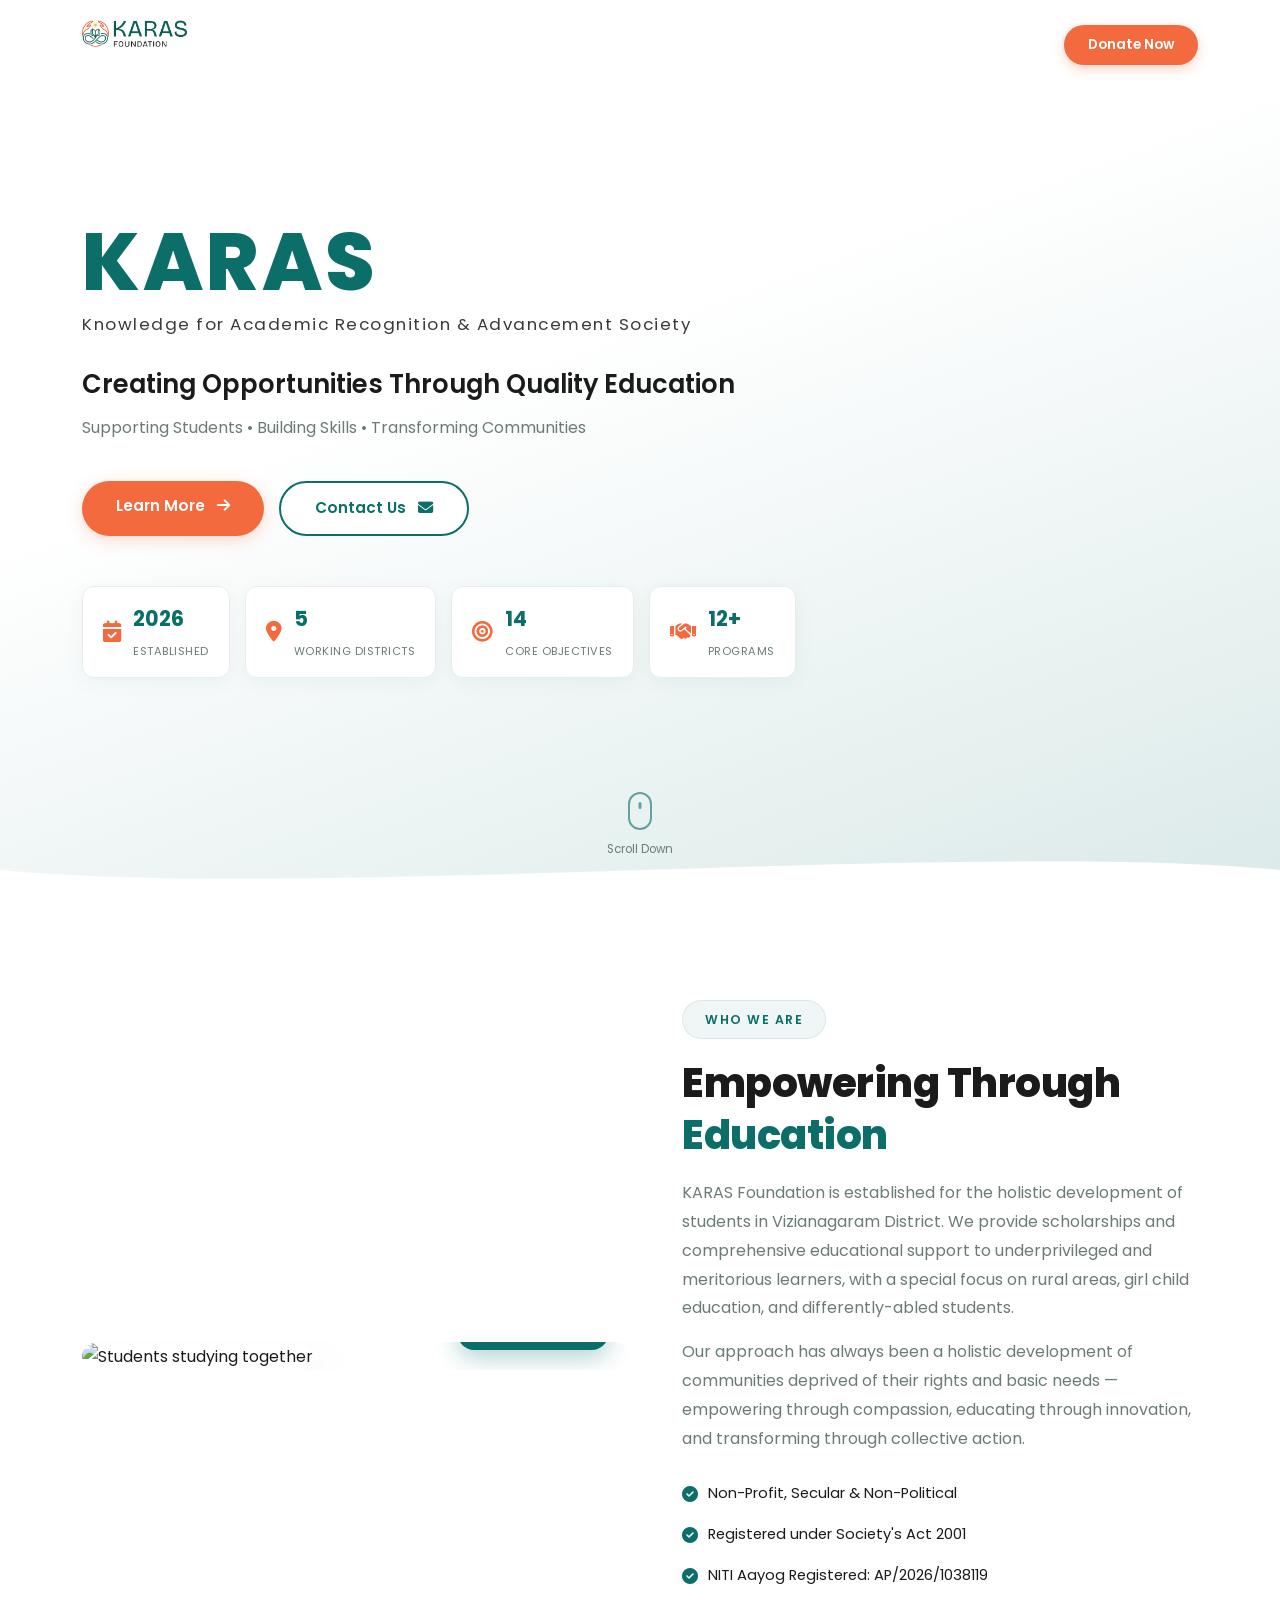
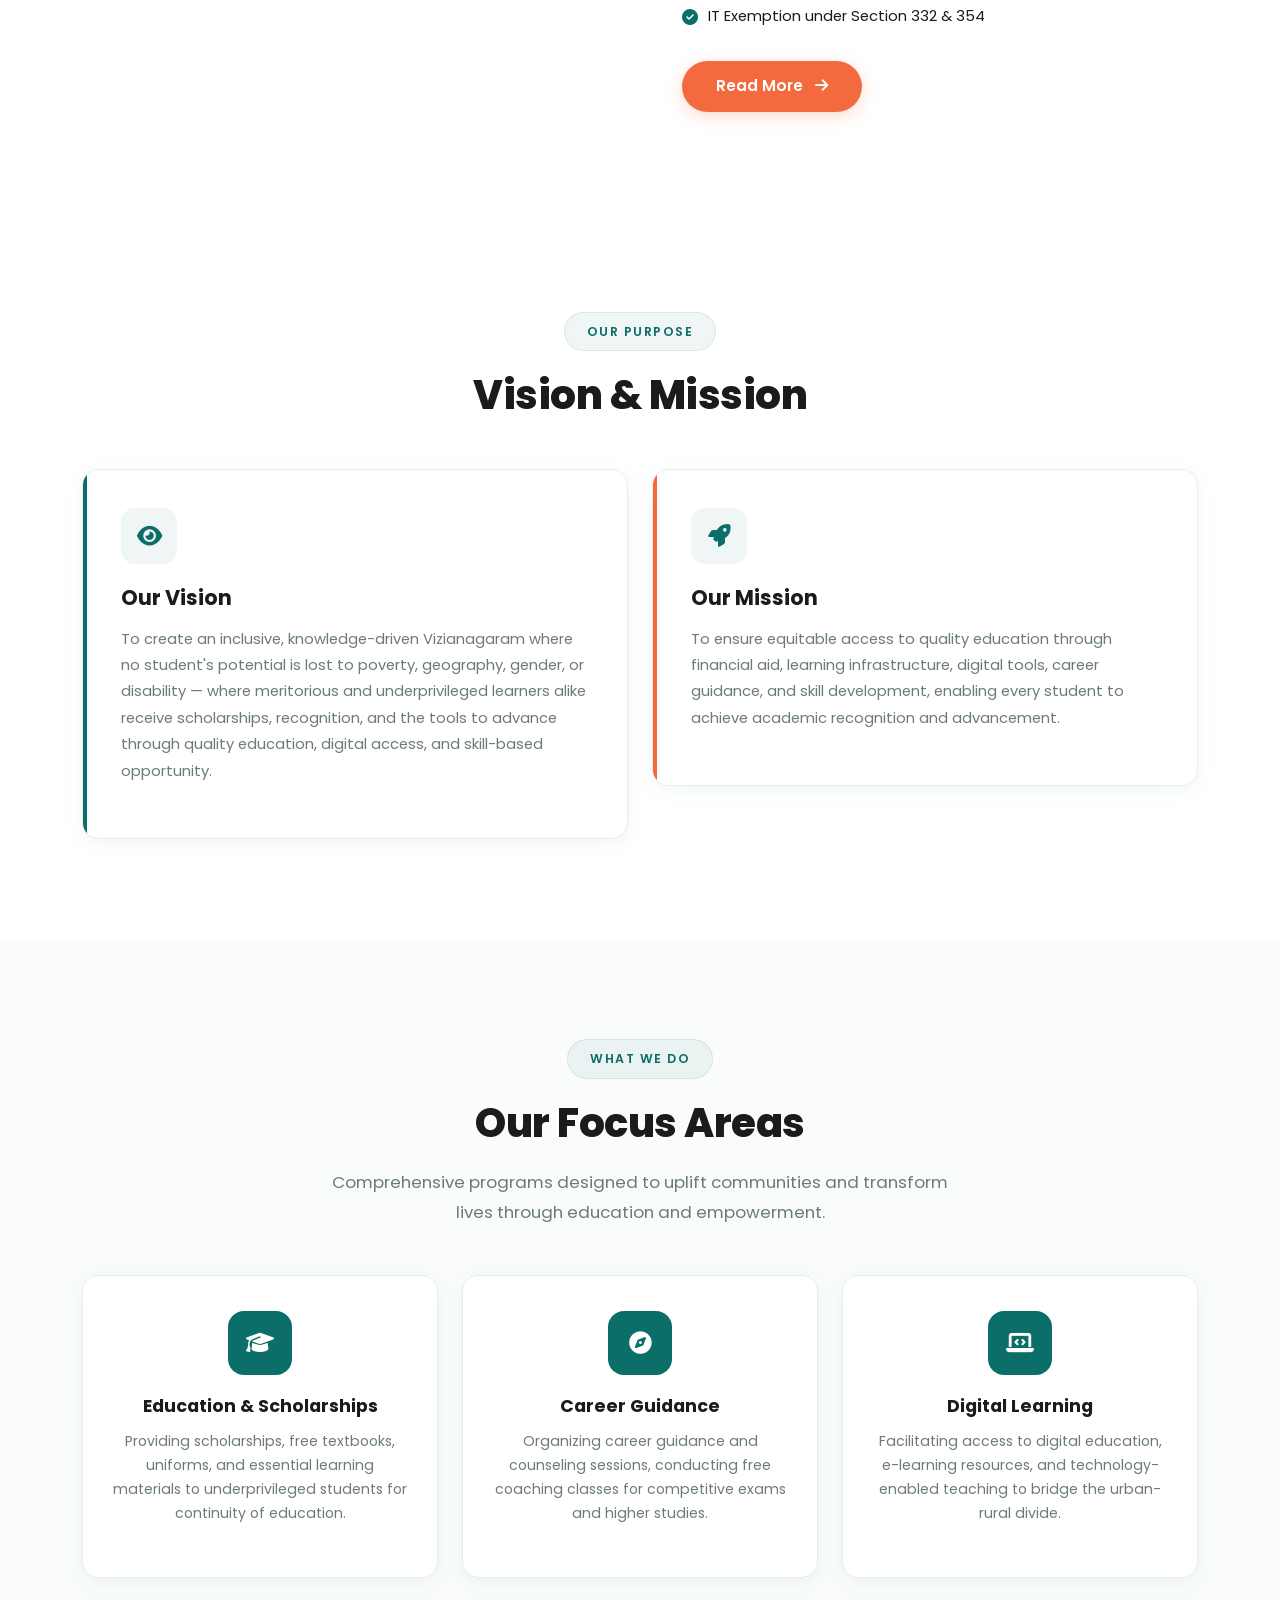
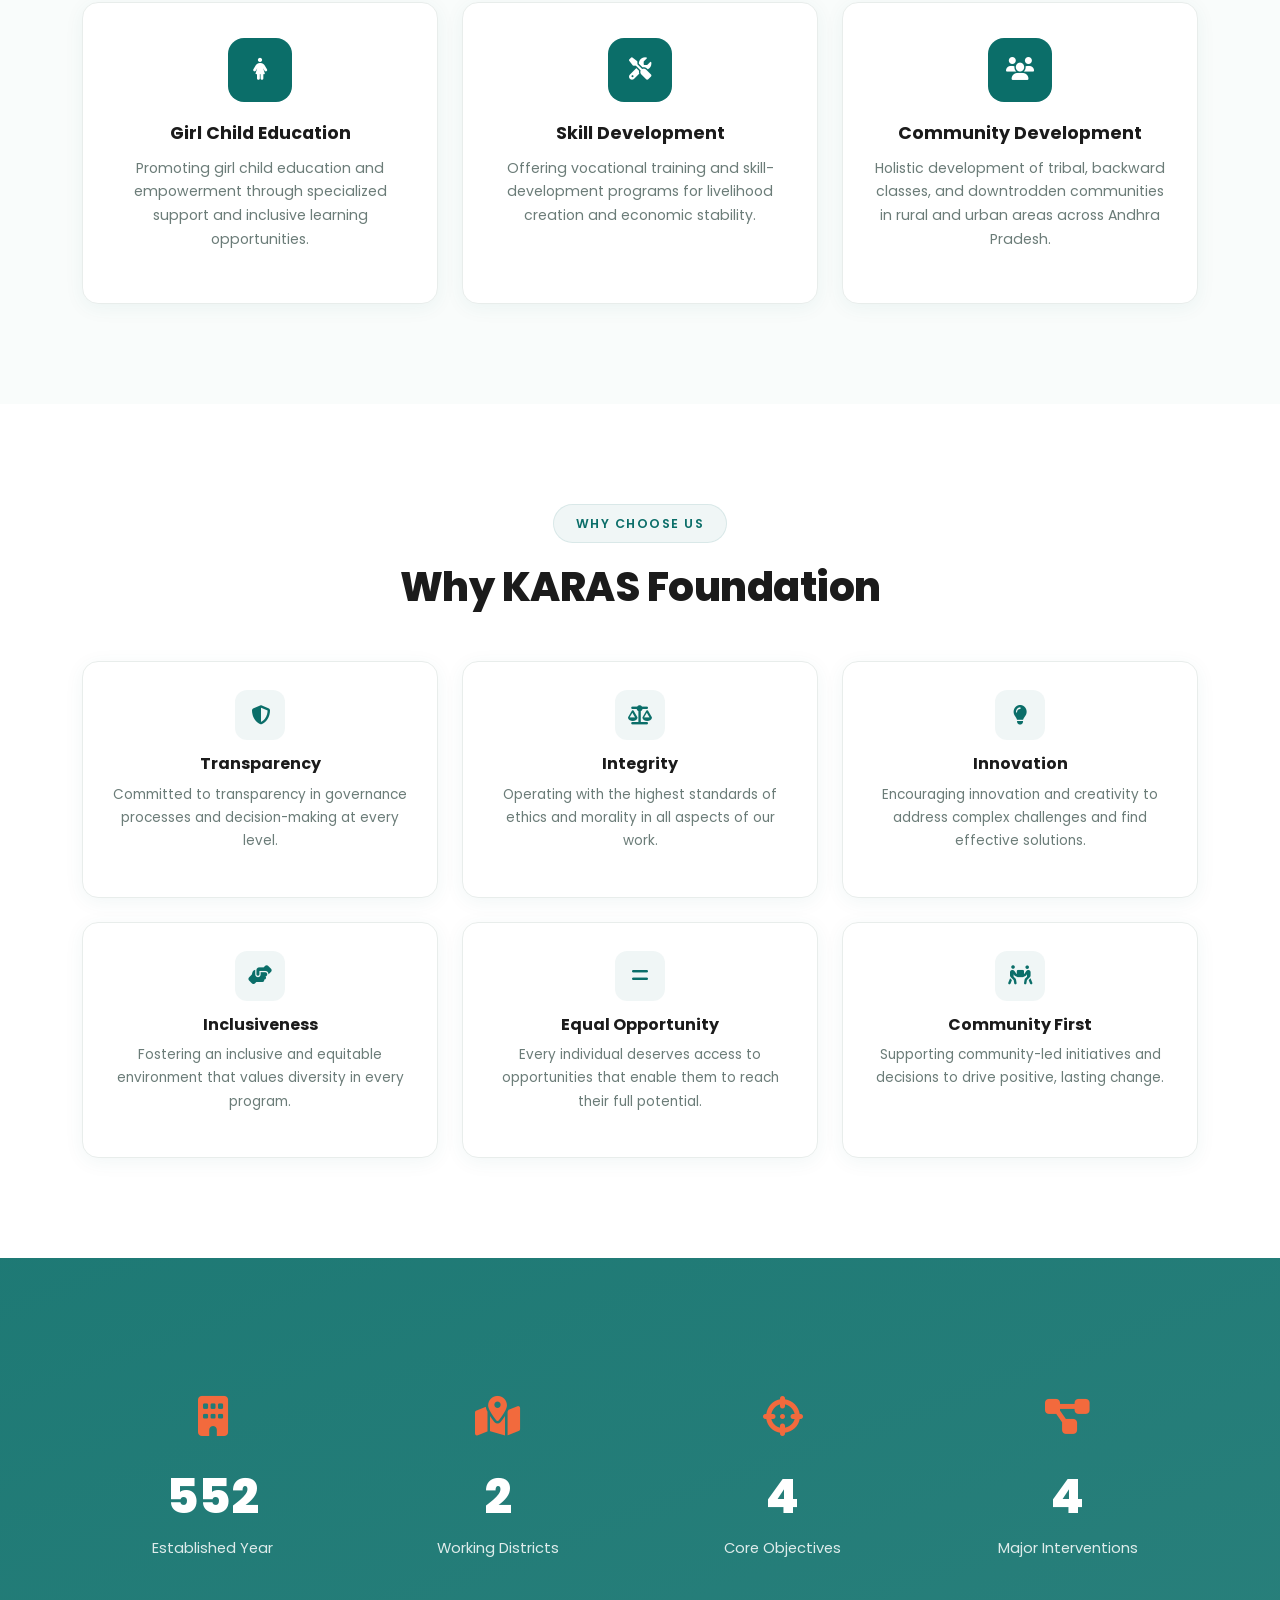
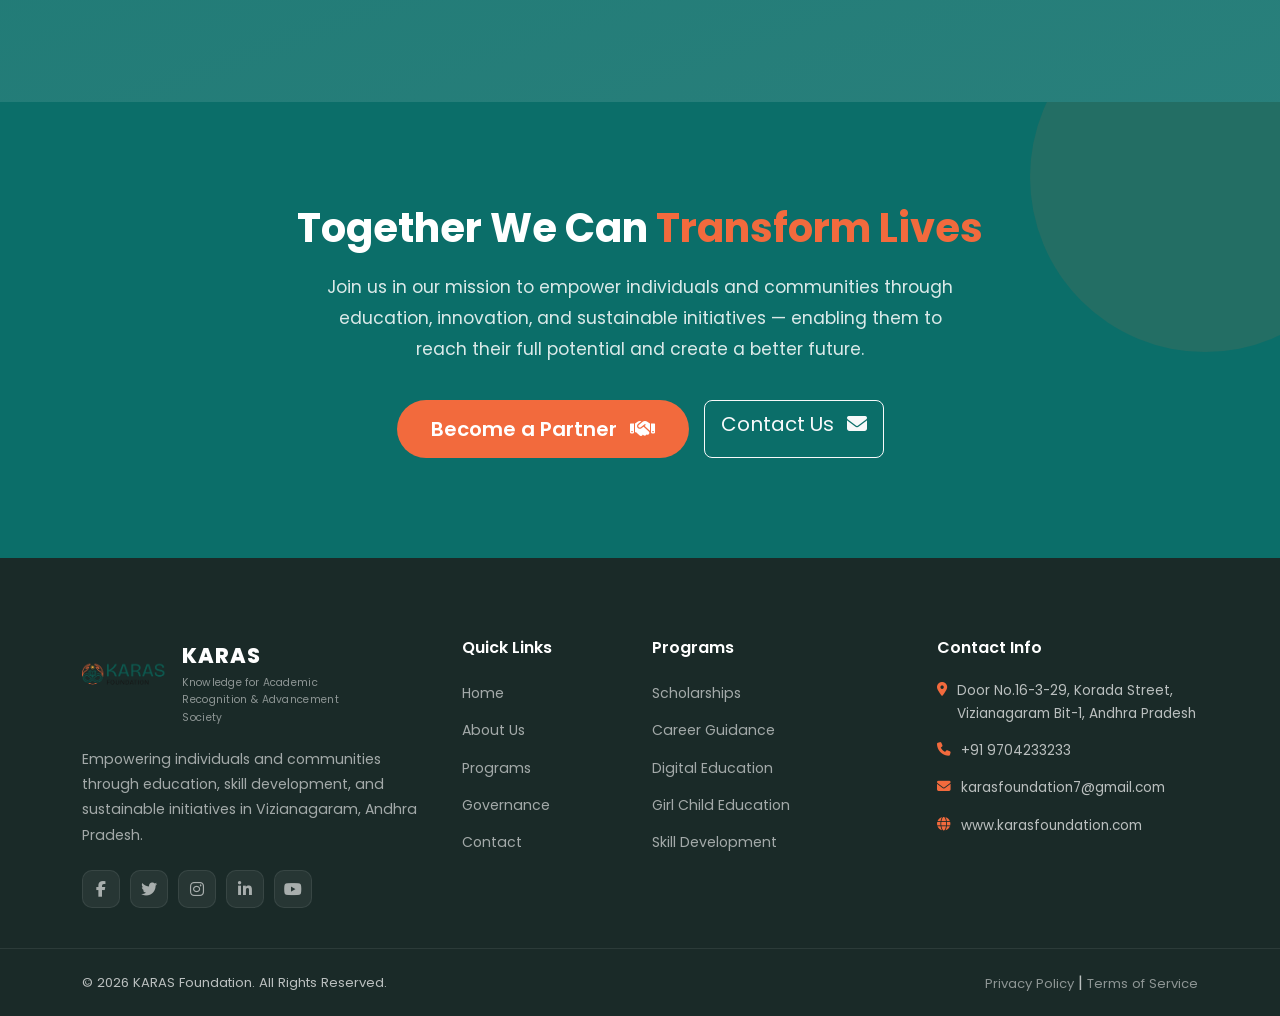
==== commit 50a5b66e: "Major branding update: KARAS as primary brand, green-orange-white palette, clean hero, consistent st" ====
--- a/index.html
+++ b/index.html
@@ -84,7 +84,10 @@
         <div class="container">
             <a class="navbar-brand" href="index.html">
                 <img src="assets/logo/karas-logo.png" alt="KARAS Foundation Logo" class="nav-logo">
-                <span class="brand-text">KARAS <span class="brand-sub">Foundation</span></span>
+                <div class="brand-info">
+                    <span class="brand-name">KARAS</span>
+                    <span class="brand-tagline">Knowledge for Academic Recognition & Advancement Society</span>
+                </div>
             </a>
             <button class="navbar-toggler" type="button" data-bs-toggle="collapse" data-bs-target="#navbarNav" aria-controls="navbarNav" aria-expanded="false" aria-label="Toggle navigation">
                 <span class="navbar-toggler-icon"></span>
@@ -107,17 +110,16 @@
     <!-- Hero Section -->
     <section class="hero-section" id="hero">
         <div class="hero-overlay"></div>
-        <div class="hero-particles"></div>
         <div class="container hero-content">
             <div class="row align-items-center min-vh-100">
                 <div class="col-lg-8" data-aos="fade-up" data-aos-duration="1000">
-                    <span class="hero-badge">Registered Under Society's Registration Act 2001 | No. 47/2026</span>
-                    <h1 class="hero-title">Empowering Education.<br><span class="text-accent">Transforming Lives.</span></h1>
-                    <p class="hero-subtitle">Knowledge for Academic Recognition & Advancement Society</p>
-                    <p class="hero-description">Bridging the gap between potential and opportunity, fostering a brighter future for all in Vizianagaram, Andhra Pradesh.</p>
+                    <h1 class="hero-brand">KARAS</h1>
+                    <p class="hero-expansion">Knowledge for Academic Recognition & Advancement Society</p>
+                    <p class="hero-tagline">Creating Opportunities Through Quality Education</p>
+                    <p class="hero-features">Supporting Students &bull; Building Skills &bull; Transforming Communities</p>
                     <div class="hero-buttons">
-                        <a href="about.html" class="btn btn-primary-custom btn-lg">About Us <i class="fas fa-arrow-right ms-2"></i></a>
-                        <a href="programs.html" class="btn btn-outline-custom btn-lg">Our Programs <i class="fas fa-book-open ms-2"></i></a>
+                        <a href="about.html" class="btn btn-primary-custom btn-lg">Learn More <i class="fas fa-arrow-right ms-2"></i></a>
+                        <a href="contact.html" class="btn btn-outline-custom btn-lg">Contact Us <i class="fas fa-envelope ms-2"></i></a>
                     </div>
                     <!-- Floating Stats -->
                     <div class="hero-stats" data-aos="fade-up" data-aos-delay="300">
@@ -163,7 +165,7 @@
         <!-- Wave Separator -->
         <div class="wave-separator">
             <svg viewBox="0 0 1440 120" preserveAspectRatio="none">
-                <path d="M0,60 C360,120 1080,0 1440,60 L1440,120 L0,120 Z" fill="#F8FBFA"></path>
+                <path d="M0,60 C360,120 1080,0 1440,60 L1440,120 L0,120 Z" fill="#FFFFFF"></path>
             </svg>
         </div>
     </section>
@@ -372,9 +374,12 @@
                         <div class="footer-about">
                             <div class="footer-logo">
                                 <img src="assets/logo/karas-logo.png" alt="KARAS Foundation" class="footer-logo-img">
-                                <span>KARAS Foundation</span>
-                            </div>
-                            <p>Knowledge for Academic Recognition & Advancement Society. Empowering individuals and communities through education, skill development, and sustainable initiatives.</p>
+                                <div class="footer-brand-info">
+                                    <span class="footer-brand-name">KARAS</span>
+                                    <span class="footer-brand-tagline">Knowledge for Academic Recognition & Advancement Society</span>
+                                </div>
+                            </div>
+                            <p>Empowering individuals and communities through education, skill development, and sustainable initiatives in Vizianagaram, Andhra Pradesh.</p>
                             <div class="footer-social">
                                 <a href="#" aria-label="Facebook"><i class="fab fa-facebook-f"></i></a>
                                 <a href="#" aria-label="Twitter"><i class="fab fa-twitter"></i></a>
--- a/css/style.css
+++ b/css/style.css
@@ -1,28 +1,34 @@
 /* ============================================
    KARAS FOUNDATION - Main Stylesheet
+   Brand Colors: Green #0B6E69 | Orange #F26A3D | White #FFFFFF
    ============================================ */
 
 /* CSS Variables */
 :root {
     --primary: #0B6E69;
+    --primary-dark: #095955;
     --secondary: #F26A3D;
+    --secondary-dark: #d9582e;
     --accent: #FFC247;
     --dark: #1B1B1B;
-    --background: #F8FBFA;
+    --dark-gray: #3a3a3a;
+    --background: #FFFFFF;
+    --background-soft: #f9fcfb;
     --white: #FFFFFF;
-    --gray-100: #f0f4f3;
-    --gray-200: #e2e8e7;
-    --gray-600: #6c757d;
-    --shadow: 0 10px 40px rgba(11, 110, 105, 0.08);
-    --shadow-lg: 0 20px 60px rgba(11, 110, 105, 0.12);
+    --gray-100: #f5f7f6;
+    --gray-200: #e8edeb;
+    --gray-300: #d1dad7;
+    --gray-600: #6b7c78;
+    --shadow: 0 4px 20px rgba(11, 110, 105, 0.06);
+    --shadow-md: 0 8px 30px rgba(11, 110, 105, 0.08);
+    --shadow-lg: 0 16px 50px rgba(11, 110, 105, 0.1);
     --radius: 16px;
-    --radius-sm: 8px;
-    --transition: all 0.3s ease;
+    --radius-sm: 10px;
+    --transition: all 0.3s cubic-bezier(0.4, 0, 0.2, 1);
 }
 
 /* Base Styles */
 * { margin: 0; padding: 0; box-sizing: border-box; }
-
 html { scroll-behavior: smooth; scroll-padding-top: 80px; }
 
 body {
@@ -30,7 +36,7 @@
     font-size: 16px;
     line-height: 1.7;
     color: var(--dark);
-    background-color: var(--background);
+    background-color: var(--white);
     overflow-x: hidden;
 }
 
@@ -42,262 +48,278 @@
 
 a { text-decoration: none; color: var(--primary); transition: var(--transition); }
 a:hover { color: var(--secondary); }
-
 img { max-width: 100%; height: auto; }
 
 .section-padding { padding: 100px 0; }
-.bg-light-custom { background-color: var(--background); }
+.bg-light-custom { background-color: var(--background-soft); }
 
 /* Section Tags & Titles */
 .section-tag {
     display: inline-block;
-    background: linear-gradient(135deg, rgba(11, 110, 105, 0.1), rgba(242, 106, 61, 0.1));
+    background: rgba(11, 110, 105, 0.06);
     color: var(--primary);
-    padding: 6px 20px;
+    padding: 8px 22px;
     border-radius: 50px;
-    font-size: 0.85rem;
+    font-size: 0.78rem;
     font-weight: 600;
     text-transform: uppercase;
-    letter-spacing: 1px;
-    margin-bottom: 15px;
+    letter-spacing: 1.5px;
+    margin-bottom: 18px;
+    border: 1px solid rgba(11, 110, 105, 0.1);
 }
 
 .section-title {
     font-size: 2.5rem;
     font-weight: 800;
-    margin-bottom: 15px;
+    margin-bottom: 18px;
     color: var(--dark);
+    letter-spacing: -0.5px;
 }
 
 .section-subtitle {
-    font-size: 1.1rem;
+    font-size: 1.05rem;
     color: var(--gray-600);
-    max-width: 600px;
+    max-width: 620px;
     margin: 0 auto;
+    line-height: 1.8;
 }
 
 .text-primary-custom { color: var(--primary) !important; }
-.text-accent { color: var(--accent) !important; }
+.text-accent { color: var(--secondary) !important; }
 
 /* Scroll Progress Bar */
 .scroll-progress {
-    position: fixed;
-    top: 0;
-    left: 0;
-    height: 3px;
-    background: linear-gradient(90deg, var(--primary), var(--secondary), var(--accent));
-    z-index: 9999;
-    transition: width 0.1s linear;
-    width: 0%;
-}
-
-/* Navigation */
+    position: fixed; top: 0; left: 0; height: 3px;
+    background: linear-gradient(90deg, var(--primary), var(--secondary));
+    z-index: 9999; transition: width 0.1s linear; width: 0%;
+}
+
+/* ============ NAVIGATION ============ */
 .navbar {
-    padding: 15px 0;
+    padding: 12px 0;
     transition: var(--transition);
     background: transparent;
 }
-
 .navbar.scrolled {
-    background: rgba(255, 255, 255, 0.95);
+    background: rgba(255, 255, 255, 0.98);
     backdrop-filter: blur(20px);
-    box-shadow: 0 2px 30px rgba(0, 0, 0, 0.08);
-    padding: 10px 0;
-}
-
+    -webkit-backdrop-filter: blur(20px);
+    box-shadow: 0 2px 20px rgba(0, 0, 0, 0.06);
+    padding: 8px 0;
+}
+
+.navbar-brand {
+    display: flex;
+    align-items: center;
+    gap: 12px;
+}
 .nav-logo {
-    height: 42px;
+    height: 56px;
     width: auto;
-    margin-right: 10px;
-}
-
-.brand-text {
+    border-radius: 8px;
+    object-fit: contain;
+}
+.brand-info {
+    display: flex;
+    flex-direction: column;
+    line-height: 1.2;
+}
+.brand-name {
     font-size: 1.4rem;
     font-weight: 800;
     color: var(--white);
-    transition: var(--transition);
-}
-
-.navbar.scrolled .brand-text { color: var(--primary); }
-
-.brand-sub {
+    letter-spacing: 1px;
+    transition: var(--transition);
+}
+.brand-tagline {
+    font-size: 0.6rem;
+    color: rgba(255,255,255,0.7);
     font-weight: 400;
-    font-size: 0.9rem;
-    display: block;
-    margin-top: -5px;
-    opacity: 0.8;
-}
+    letter-spacing: 0.3px;
+    max-width: 200px;
+    transition: var(--transition);
+}
+.navbar.scrolled .brand-name { color: var(--primary); }
+.navbar.scrolled .brand-tagline { color: var(--gray-600); }
 
 .navbar-nav .nav-link {
     color: rgba(255, 255, 255, 0.9);
     font-weight: 500;
-    padding: 8px 18px !important;
+    padding: 9px 18px !important;
     border-radius: 8px;
     transition: var(--transition);
-    font-size: 0.95rem;
-}
-
+    font-size: 0.9rem;
+}
 .navbar.scrolled .nav-link { color: var(--dark); }
 .navbar-nav .nav-link:hover,
 .navbar-nav .nav-link.active {
     color: var(--white);
-    background: rgba(255, 255, 255, 0.15);
+    background: rgba(255, 255, 255, 0.12);
 }
 .navbar.scrolled .nav-link:hover,
 .navbar.scrolled .nav-link.active {
     color: var(--primary);
-    background: rgba(11, 110, 105, 0.08);
+    background: rgba(11, 110, 105, 0.06);
 }
 
 .btn-donate {
-    background: linear-gradient(135deg, var(--secondary), var(--accent));
+    background: var(--secondary);
     color: var(--white) !important;
-    padding: 10px 25px !important;
+    padding: 10px 24px !important;
+    border-radius: 50px;
+    font-weight: 600;
+    font-size: 0.85rem;
+    border: none;
+    box-shadow: 0 4px 12px rgba(242, 106, 61, 0.3);
+    transition: var(--transition);
+}
+.btn-donate:hover {
+    background: var(--secondary-dark);
+    transform: translateY(-2px);
+    box-shadow: 0 6px 20px rgba(242, 106, 61, 0.4);
+    color: var(--white) !important;
+}
+
+.navbar-toggler {
+    border: 2px solid rgba(255,255,255,0.5);
+    padding: 7px 11px;
+    border-radius: 8px;
+}
+.navbar.scrolled .navbar-toggler { border-color: var(--primary); }
+.navbar-toggler-icon { filter: brightness(0) invert(1); }
+.navbar.scrolled .navbar-toggler-icon { filter: none; }
+
+/* ============ HERO SECTION ============ */
+.hero-section {
+    position: relative;
+    min-height: 100vh;
+    background: url('https://images.unsplash.com/photo-1613899370095-f2b9ef807bf3?w=1920&q=90') center/cover no-repeat;
+    display: flex;
+    align-items: center;
+}
+.hero-overlay {
+    position: absolute;
+    inset: 0;
+    background: linear-gradient(160deg, 
+        rgba(255,255,255,0.92) 0%, 
+        rgba(255,255,255,0.85) 40%, 
+        rgba(11,110,105,0.15) 100%);
+}
+.hero-content { position: relative; z-index: 2; }
+
+/* Hero Brand Typography */
+.hero-brand {
+    font-size: 5rem;
+    font-weight: 800;
+    color: var(--primary);
+    letter-spacing: 3px;
+    margin-bottom: 8px;
+    line-height: 1;
+}
+.hero-expansion {
+    font-size: 1.05rem;
+    color: var(--dark-gray);
+    font-weight: 400;
+    letter-spacing: 1.5px;
+    margin-bottom: 30px;
+}
+.hero-tagline {
+    font-size: 1.6rem;
+    font-weight: 600;
+    color: var(--dark);
+    margin-bottom: 12px;
+    line-height: 1.3;
+}
+.hero-features {
+    font-size: 1rem;
+    color: var(--gray-600);
+    margin-bottom: 40px;
+    font-weight: 400;
+}
+
+.hero-buttons { display: flex; gap: 15px; flex-wrap: wrap; margin-bottom: 50px; }
+
+/* Buttons - Orange Primary */
+.btn-primary-custom {
+    background: var(--secondary);
+    color: var(--white);
+    padding: 14px 34px;
+    border-radius: 50px;
+    font-weight: 600;
+    font-size: 0.95rem;
+    border: none;
+    box-shadow: 0 4px 16px rgba(242, 106, 61, 0.25);
+    transition: var(--transition);
+}
+.btn-primary-custom:hover {
+    background: var(--secondary-dark);
+    transform: translateY(-3px);
+    box-shadow: 0 8px 25px rgba(242, 106, 61, 0.35);
+    color: var(--white);
+}
+
+/* Buttons - Green Outline */
+.btn-outline-custom {
+    background: var(--white);
+    color: var(--primary);
+    padding: 14px 34px;
+    border-radius: 50px;
+    font-weight: 600;
+    font-size: 0.95rem;
+    border: 2px solid var(--primary);
+    transition: var(--transition);
+}
+.btn-outline-custom:hover {
+    background: var(--primary);
+    color: var(--white);
+    border-color: var(--primary);
+    transform: translateY(-3px);
+    box-shadow: 0 8px 25px rgba(11, 110, 105, 0.25);
+}
+
+.btn-accent-custom {
+    background: var(--secondary);
+    color: var(--white);
+    padding: 14px 34px;
     border-radius: 50px;
     font-weight: 600;
     border: none;
-    box-shadow: 0 4px 15px rgba(242, 106, 61, 0.3);
-}
-.btn-donate:hover {
-    transform: translateY(-2px);
-    box-shadow: 0 8px 25px rgba(242, 106, 61, 0.4);
-    color: var(--white) !important;
-}
-
-.navbar-toggler {
-    border: 2px solid rgba(255,255,255,0.5);
-    padding: 6px 10px;
-}
-.navbar.scrolled .navbar-toggler { border-color: var(--primary); }
-.navbar-toggler-icon { filter: brightness(0) invert(1); }
-.navbar.scrolled .navbar-toggler-icon { filter: none; }
-
-/* Hero Section */
-.hero-section {
-    position: relative;
-    min-height: 100vh;
-    background: url('https://images.unsplash.com/photo-1503676260728-1c00da094a0b?w=1920&h=1080&fit=crop') center/cover no-repeat;
-    display: flex;
-    align-items: center;
-}
-
-.hero-overlay {
-    position: absolute;
-    inset: 0;
-    background: linear-gradient(135deg, rgba(11, 110, 105, 0.85), rgba(27, 27, 27, 0.7));
-}
-
-.hero-content { position: relative; z-index: 2; }
-
-.hero-badge {
-    display: inline-block;
-    background: rgba(255, 255, 255, 0.15);
-    backdrop-filter: blur(10px);
+    transition: var(--transition);
+}
+.btn-accent-custom:hover {
+    background: var(--secondary-dark);
+    transform: translateY(-3px);
+    box-shadow: 0 8px 25px rgba(242, 106, 61, 0.35);
     color: var(--white);
-    padding: 8px 20px;
-    border-radius: 50px;
-    font-size: 0.8rem;
-    font-weight: 500;
-    margin-bottom: 25px;
-    border: 1px solid rgba(255,255,255,0.2);
-}
-
-.hero-title {
-    font-size: 3.8rem;
-    font-weight: 800;
-    color: var(--white);
-    margin-bottom: 20px;
-    line-height: 1.2;
-}
-
-.hero-subtitle {
-    font-size: 1.3rem;
-    color: var(--accent);
-    font-weight: 600;
-    margin-bottom: 10px;
-}
-
-.hero-description {
-    font-size: 1.1rem;
-    color: rgba(255, 255, 255, 0.85);
-    margin-bottom: 35px;
-    max-width: 600px;
-}
-
-.hero-buttons { display: flex; gap: 15px; flex-wrap: wrap; margin-bottom: 50px; }
-
-.btn-primary-custom {
-    background: linear-gradient(135deg, var(--primary), #0a5a56);
-    color: var(--white);
-    padding: 14px 32px;
-    border-radius: 50px;
-    font-weight: 600;
-    border: none;
-    box-shadow: 0 4px 20px rgba(11, 110, 105, 0.3);
-    transition: var(--transition);
-}
-.btn-primary-custom:hover {
-    transform: translateY(-3px);
-    box-shadow: 0 8px 30px rgba(11, 110, 105, 0.4);
-    color: var(--white);
-}
-
-.btn-outline-custom {
-    background: transparent;
-    color: var(--white);
-    padding: 14px 32px;
-    border-radius: 50px;
-    font-weight: 600;
-    border: 2px solid rgba(255,255,255,0.5);
-    transition: var(--transition);
-}
-.btn-outline-custom:hover {
-    background: var(--white);
-    color: var(--primary);
-    border-color: var(--white);
-    transform: translateY(-3px);
-}
-
-.btn-accent-custom {
-    background: linear-gradient(135deg, var(--accent), #e5a830);
-    color: var(--dark);
-    padding: 14px 32px;
-    border-radius: 50px;
-    font-weight: 600;
-    border: none;
-    transition: var(--transition);
-}
-.btn-accent-custom:hover {
-    transform: translateY(-3px);
-    box-shadow: 0 8px 30px rgba(255, 194, 71, 0.4);
-    color: var(--dark);
 }
 
 /* Hero Stats */
-.hero-stats { display: flex; gap: 20px; flex-wrap: wrap; }
+.hero-stats { display: flex; gap: 15px; flex-wrap: wrap; }
 .stat-card {
     display: flex; align-items: center; gap: 12px;
-    background: rgba(255,255,255,0.1);
-    backdrop-filter: blur(10px);
-    padding: 15px 20px; border-radius: 12px;
-    border: 1px solid rgba(255,255,255,0.15);
-}
-.stat-icon { font-size: 1.5rem; color: var(--accent); }
-.stat-number { font-size: 1.3rem; font-weight: 700; color: var(--white); display: block; }
-.stat-label { font-size: 0.75rem; color: rgba(255,255,255,0.7); }
+    background: var(--white);
+    padding: 14px 20px; border-radius: 12px;
+    border: 1px solid var(--gray-200);
+    box-shadow: var(--shadow);
+    transition: var(--transition);
+}
+.stat-card:hover { transform: translateY(-2px); box-shadow: var(--shadow-md); }
+.stat-icon { font-size: 1.3rem; color: var(--secondary); }
+.stat-number { font-size: 1.3rem; font-weight: 700; color: var(--primary); display: block; }
+.stat-label { font-size: 0.7rem; color: var(--gray-600); text-transform: uppercase; letter-spacing: 0.5px; }
 
 /* Scroll Indicator */
 .scroll-indicator {
     position: absolute; bottom: 40px; left: 50%; transform: translateX(-50%);
     display: flex; flex-direction: column; align-items: center; gap: 10px; z-index: 2;
 }
-.scroll-indicator span { color: rgba(255,255,255,0.6); font-size: 0.75rem; }
+.scroll-indicator span { color: var(--gray-600); font-size: 0.72rem; }
 .mouse {
-    width: 26px; height: 40px; border: 2px solid rgba(255,255,255,0.5);
-    border-radius: 15px; position: relative;
+    width: 24px; height: 38px; border: 2px solid var(--primary);
+    border-radius: 14px; position: relative; opacity: 0.6;
 }
 .wheel {
-    width: 4px; height: 8px; background: var(--white);
+    width: 3px; height: 7px; background: var(--primary);
     border-radius: 2px; position: absolute; top: 8px; left: 50%;
     transform: translateX(-50%); animation: scroll 2s infinite;
 }
@@ -307,9 +329,9 @@
     position: absolute; bottom: 0; left: 0; width: 100%;
     line-height: 0; z-index: 2;
 }
-.wave-separator svg { width: 100%; height: 80px; }
-
-/* About Preview */
+.wave-separator svg { width: 100%; height: 60px; }
+
+/* ============ ABOUT PREVIEW ============ */
 .about-image-wrapper { position: relative; border-radius: var(--radius); overflow: hidden; }
 .about-img {
     width: 100%; height: 400px; object-fit: cover;
@@ -318,25 +340,25 @@
 .experience-badge {
     position: absolute; bottom: 20px; right: 20px;
     background: var(--primary); color: var(--white);
-    padding: 20px; border-radius: var(--radius); text-align: center;
-    box-shadow: 0 10px 30px rgba(11,110,105,0.3);
-}
-.exp-year { display: block; font-size: 0.75rem; opacity: 0.8; }
+    padding: 18px 22px; border-radius: var(--radius); text-align: center;
+    box-shadow: 0 8px 24px rgba(11,110,105,0.3);
+}
+.exp-year { display: block; font-size: 0.7rem; opacity: 0.8; }
 .exp-number { display: block; font-size: 2rem; font-weight: 800; }
-.exp-text { display: block; font-size: 0.7rem; opacity: 0.8; }
+.exp-text { display: block; font-size: 0.65rem; opacity: 0.8; }
 
 .about-content { padding-left: 30px; }
-.section-description { color: var(--gray-600); margin-bottom: 15px; }
+.section-description { color: var(--gray-600); margin-bottom: 15px; line-height: 1.8; }
 .about-features { margin-top: 20px; }
 .feature-item {
     display: flex; align-items: center; gap: 10px;
-    padding: 8px 0; font-size: 0.95rem;
-}
-.feature-item i { color: var(--primary); font-size: 1.1rem; }
-
-/* Vision & Mission Cards */
+    padding: 8px 0; font-size: 0.92rem;
+}
+.feature-item i { color: var(--primary); font-size: 1rem; }
+
+/* ============ VISION & MISSION ============ */
 .vm-card {
-    background: var(--white); padding: 40px; border-radius: var(--radius);
+    background: var(--white); padding: 38px; border-radius: var(--radius);
     box-shadow: var(--shadow); transition: var(--transition);
     border: 1px solid var(--gray-200); position: relative; overflow: hidden;
 }
@@ -346,404 +368,378 @@
 }
 .vm-card:hover { transform: translateY(-5px); box-shadow: var(--shadow-lg); }
 .vm-icon {
-    width: 60px; height: 60px; border-radius: 50%;
-    background: linear-gradient(135deg, rgba(11,110,105,0.1), rgba(11,110,105,0.05));
-    display: flex; align-items: center; justify-content: center;
-    font-size: 1.5rem; color: var(--primary); margin-bottom: 20px;
-}
-.vm-card h3 { font-size: 1.4rem; margin-bottom: 15px; }
-.vm-card p { color: var(--gray-600); font-size: 0.95rem; }
+    width: 56px; height: 56px; border-radius: 14px;
+    background: rgba(11,110,105,0.06);
+    display: flex; align-items: center; justify-content: center;
+    font-size: 1.4rem; color: var(--primary); margin-bottom: 20px;
+}
+.vm-card h3 { font-size: 1.3rem; margin-bottom: 14px; }
+.vm-card p { color: var(--gray-600); font-size: 0.92rem; line-height: 1.8; }
 .mission-card::before { background: var(--secondary); }
 .philosophy-card::before { background: var(--accent); }
 
-/* Focus Area Cards */
+/* ============ FOCUS CARDS ============ */
 .focus-card {
-    background: var(--white); padding: 35px 30px; border-radius: var(--radius);
+    background: var(--white); padding: 35px 28px; border-radius: var(--radius);
     box-shadow: var(--shadow); transition: var(--transition);
     text-align: center; height: 100%;
-    border: 1px solid transparent;
+    border: 1px solid var(--gray-200);
 }
 .focus-card:hover {
     transform: translateY(-8px); box-shadow: var(--shadow-lg);
     border-color: var(--primary);
 }
 .focus-icon {
-    width: 70px; height: 70px; border-radius: 50%;
-    background: linear-gradient(135deg, var(--primary), #0a5a56);
-    display: flex; align-items: center; justify-content: center;
-    margin: 0 auto 20px; font-size: 1.6rem; color: var(--white);
-    transition: var(--transition);
-}
-.focus-card:hover .focus-icon { transform: scale(1.1) rotate(5deg); }
-.focus-card h4 { font-size: 1.15rem; margin-bottom: 12px; }
-.focus-card p { color: var(--gray-600); font-size: 0.9rem; }
-
-/* Why KARAS Cards */
+    width: 64px; height: 64px; border-radius: 16px;
+    background: var(--primary);
+    display: flex; align-items: center; justify-content: center;
+    margin: 0 auto 20px; font-size: 1.4rem; color: var(--white);
+    transition: var(--transition);
+}
+.focus-card:hover .focus-icon { background: var(--secondary); transform: scale(1.05); }
+.focus-card h4 { font-size: 1.1rem; margin-bottom: 12px; }
+.focus-card p { color: var(--gray-600); font-size: 0.88rem; line-height: 1.7; }
+
+/* ============ WHY KARAS ============ */
 .why-card {
-    background: var(--white); padding: 30px; border-radius: var(--radius);
+    background: var(--white); padding: 28px; border-radius: var(--radius);
     box-shadow: var(--shadow); text-align: center; transition: var(--transition);
     height: 100%; border: 1px solid var(--gray-200);
 }
 .why-card:hover { transform: translateY(-5px); box-shadow: var(--shadow-lg); border-color: var(--primary); }
 .why-icon {
-    width: 55px; height: 55px; border-radius: 12px;
-    background: linear-gradient(135deg, rgba(11,110,105,0.1), rgba(242,106,61,0.05));
-    display: flex; align-items: center; justify-content: center;
-    margin: 0 auto 15px; font-size: 1.3rem; color: var(--primary);
-}
-.why-card h5 { font-size: 1.05rem; margin-bottom: 8px; }
-.why-card p { color: var(--gray-600); font-size: 0.88rem; }
-
-/* Counter Section */
+    width: 50px; height: 50px; border-radius: 12px;
+    background: rgba(11,110,105,0.06);
+    display: flex; align-items: center; justify-content: center;
+    margin: 0 auto 14px; font-size: 1.2rem; color: var(--primary);
+}
+.why-card:hover .why-icon { background: var(--primary); color: var(--white); }
+.why-card h5 { font-size: 1rem; margin-bottom: 8px; }
+.why-card p { color: var(--gray-600); font-size: 0.85rem; line-height: 1.7; }
+
+/* ============ COUNTER SECTION ============ */
 .counter-section {
-    position: relative; padding: 80px 0;
-    background: url('https://images.unsplash.com/photo-1427504494785-3a9ca7044f45?w=1920&h=600&fit=crop') center/cover fixed;
+    position: relative; padding: 100px 0;
+    background: url('https://images.unsplash.com/photo-1577896851231-70ef18881754?w=1920&q=85') center/cover fixed;
 }
 .counter-overlay {
     position: absolute; inset: 0;
-    background: linear-gradient(135deg, rgba(11,110,105,0.9), rgba(27,27,27,0.85));
-}
-.counter-item { color: var(--white); padding: 20px; }
-.counter-icon { font-size: 2.5rem; color: var(--accent); margin-bottom: 15px; }
+    background: linear-gradient(160deg, rgba(11,110,105,0.92), rgba(11,110,105,0.88));
+}
+.counter-item { color: var(--white); padding: 25px; }
+.counter-icon { font-size: 2.5rem; color: var(--secondary); margin-bottom: 15px; }
 .counter-number { font-size: 3rem; font-weight: 800; color: var(--white); }
-.counter-item p { font-size: 0.95rem; opacity: 0.8; margin-top: 5px; }
-
-/* CTA Section */
+.counter-item p { font-size: 0.92rem; opacity: 0.85; margin-top: 8px; }
+
+/* ============ CTA SECTION ============ */
 .cta-section {
     padding: 100px 0;
-    background: linear-gradient(135deg, var(--primary), #064e4a);
-}
-.cta-content h2 { font-size: 2.5rem; color: var(--white); margin-bottom: 20px; }
-.cta-content p { color: rgba(255,255,255,0.85); font-size: 1.1rem; max-width: 700px; margin: 0 auto 35px; }
+    background: var(--primary);
+    position: relative; overflow: hidden;
+}
+.cta-section::before {
+    content: ''; position: absolute; top: -100px; right: -100px;
+    width: 350px; height: 350px; border-radius: 50%;
+    background: rgba(242,106,61,0.1);
+}
+.cta-content { position: relative; z-index: 2; }
+.cta-content h2 { font-size: 2.5rem; color: var(--white); margin-bottom: 18px; }
+.cta-content p { color: rgba(255,255,255,0.85); font-size: 1.08rem; max-width: 650px; margin: 0 auto 35px; line-height: 1.8; }
 .cta-buttons { display: flex; gap: 15px; justify-content: center; flex-wrap: wrap; }
 
-/* Footer */
-.footer-section { background: var(--dark); color: rgba(255,255,255,0.7); }
+/* ============ FOOTER ============ */
+.footer-section { background: #1a2a28; color: rgba(255,255,255,0.7); }
 .footer-top { padding: 80px 0 40px; }
 .footer-logo { display: flex; align-items: center; gap: 12px; margin-bottom: 20px; }
-.footer-logo-img { height: 40px; }
-.footer-logo span { font-size: 1.2rem; font-weight: 700; color: var(--white); }
-.footer-about p { font-size: 0.9rem; line-height: 1.8; }
-.footer-social { display: flex; gap: 12px; margin-top: 20px; }
+.footer-logo-img { height: 44px; border-radius: 8px; }
+.footer-brand-info { display: flex; flex-direction: column; }
+.footer-brand-name { font-size: 1.3rem; font-weight: 800; color: var(--white); letter-spacing: 1px; }
+.footer-brand-tagline { font-size: 0.65rem; color: rgba(255,255,255,0.5); letter-spacing: 0.3px; max-width: 180px; }
+.footer-about p { font-size: 0.88rem; line-height: 1.8; color: rgba(255,255,255,0.6); }
+.footer-social { display: flex; gap: 10px; margin-top: 22px; }
 .footer-social a {
-    width: 38px; height: 38px; border-radius: 50%;
-    background: rgba(255,255,255,0.08); display: flex;
+    width: 38px; height: 38px; border-radius: 10px;
+    background: rgba(255,255,255,0.06); display: flex;
     align-items: center; justify-content: center;
-    color: rgba(255,255,255,0.7); transition: var(--transition);
-}
-.footer-social a:hover { background: var(--primary); color: var(--white); transform: translateY(-3px); }
-.footer-links h5, .footer-contact h5 { color: var(--white); font-size: 1.1rem; margin-bottom: 20px; }
+    color: rgba(255,255,255,0.6); transition: var(--transition);
+    border: 1px solid rgba(255,255,255,0.08);
+}
+.footer-social a:hover { background: var(--primary); color: var(--white); transform: translateY(-3px); border-color: var(--primary); }
+.footer-links h5, .footer-contact h5 { color: var(--white); font-size: 1rem; margin-bottom: 20px; font-weight: 600; }
 .footer-links ul, .footer-contact ul { list-style: none; padding: 0; }
 .footer-links ul li { margin-bottom: 10px; }
-.footer-links ul li a { color: rgba(255,255,255,0.7); font-size: 0.9rem; transition: var(--transition); }
-.footer-links ul li a:hover { color: var(--accent); padding-left: 5px; }
+.footer-links ul li a { color: rgba(255,255,255,0.6); font-size: 0.88rem; transition: var(--transition); }
+.footer-links ul li a:hover { color: var(--secondary); padding-left: 4px; }
 .footer-contact ul li {
     display: flex; align-items: flex-start; gap: 10px;
-    margin-bottom: 15px; font-size: 0.88rem;
-}
-.footer-contact ul li i { color: var(--primary); margin-top: 4px; }
+    margin-bottom: 14px; font-size: 0.85rem;
+}
+.footer-contact ul li i { color: var(--secondary); margin-top: 4px; }
 .footer-bottom {
-    border-top: 1px solid rgba(255,255,255,0.1);
+    border-top: 1px solid rgba(255,255,255,0.08);
     padding: 20px 0;
 }
-.footer-bottom p { margin: 0; font-size: 0.85rem; }
-.footer-bottom a { color: rgba(255,255,255,0.6); font-size: 0.85rem; }
-.footer-bottom a:hover { color: var(--accent); }
-
-/* Back to Top */
+.footer-bottom p { margin: 0; font-size: 0.82rem; }
+.footer-bottom a { color: rgba(255,255,255,0.5); font-size: 0.82rem; }
+.footer-bottom a:hover { color: var(--secondary); }
+
+/* ============ BACK TO TOP ============ */
 .back-to-top {
     position: fixed; bottom: 30px; right: 30px;
-    width: 50px; height: 50px; border-radius: 50%;
+    width: 48px; height: 48px; border-radius: 50%;
     background: var(--primary); color: var(--white);
-    border: none; cursor: pointer; font-size: 1.2rem;
-    display: flex; align-items: center; justify-content: center;
-    box-shadow: 0 4px 20px rgba(11,110,105,0.3);
+    border: none; cursor: pointer; font-size: 1.1rem;
+    display: flex; align-items: center; justify-content: center;
+    box-shadow: 0 4px 16px rgba(11,110,105,0.3);
     opacity: 0; visibility: hidden; transition: var(--transition); z-index: 999;
 }
 .back-to-top.visible { opacity: 1; visibility: visible; }
-.back-to-top:hover { transform: translateY(-5px); background: var(--secondary); }
-
-/* Page Hero (inner pages) */
+.back-to-top:hover { transform: translateY(-4px); background: var(--secondary); }
+
+/* ============ PAGE HERO (INNER PAGES) ============ */
 .page-hero {
     position: relative; padding: 180px 0 100px;
-    background: url('https://images.unsplash.com/photo-1488521787991-ed7bbaae773c?w=1920&h=600&fit=crop') center/cover;
-}
-.page-hero-programs {
-    background-image: url('https://images.unsplash.com/photo-1497633762265-9d179a990aa6?w=1920&h=600&fit=crop');
-}
-.page-hero-governance {
-    background-image: url('https://images.unsplash.com/photo-1521737711867-e3b97375f902?w=1920&h=600&fit=crop');
-}
-.page-hero-contact {
-    background-image: url('https://images.unsplash.com/photo-1423666639041-f56000c27a9a?w=1920&h=600&fit=crop');
-}
+    background: url('https://images.unsplash.com/photo-1594608661623-aa0bd3a69d98?w=1920&q=85') center/cover;
+}
+.page-hero-programs { background-image: url('https://images.unsplash.com/photo-1503676260728-1c00da094a0b?w=1920&q=85'); }
+.page-hero-governance { background-image: url('https://images.unsplash.com/photo-1552664730-d307ca884978?w=1920&q=85'); }
+.page-hero-contact { background-image: url('https://images.unsplash.com/photo-1521791136064-7986c2920216?w=1920&q=85'); }
 .page-hero-overlay {
     position: absolute; inset: 0;
-    background: linear-gradient(135deg, rgba(11,110,105,0.88), rgba(27,27,27,0.75));
+    background: linear-gradient(160deg, rgba(11,110,105,0.9), rgba(11,110,105,0.85));
 }
 .page-hero-content { position: relative; z-index: 2; text-align: center; }
-.page-hero-content h1 { font-size: 3rem; color: var(--white); margin-bottom: 10px; }
-.page-hero-content p { color: rgba(255,255,255,0.8); font-size: 1.1rem; margin-bottom: 15px; }
+.page-hero-content h1 { font-size: 2.8rem; color: var(--white); margin-bottom: 10px; }
+.page-hero-content p { color: rgba(255,255,255,0.8); font-size: 1.05rem; margin-bottom: 15px; }
 .breadcrumb { justify-content: center; }
-.breadcrumb-item a { color: var(--accent); }
+.breadcrumb-item a { color: var(--secondary); }
 .breadcrumb-item.active { color: rgba(255,255,255,0.7); }
-.breadcrumb-item + .breadcrumb-item::before { color: rgba(255,255,255,0.5); }
-
-/* Purpose List (About page) */
-.purpose-list { display: flex; flex-direction: column; gap: 20px; }
+.breadcrumb-item + .breadcrumb-item::before { color: rgba(255,255,255,0.4); }
+
+/* ============ PURPOSE LIST ============ */
+.purpose-list { display: flex; flex-direction: column; gap: 16px; }
 .purpose-item {
-    display: flex; gap: 20px; align-items: flex-start;
-    padding: 20px; border-radius: var(--radius-sm);
+    display: flex; gap: 18px; align-items: flex-start;
+    padding: 18px 20px; border-radius: var(--radius-sm);
     background: var(--white); box-shadow: var(--shadow);
-    transition: var(--transition);
-}
-.purpose-item:hover { transform: translateX(5px); }
-.purpose-number {
-    font-size: 1.5rem; font-weight: 800; color: var(--primary);
-    min-width: 40px;
-}
-.purpose-item h5 { font-size: 1rem; margin-bottom: 5px; }
-.purpose-item p { font-size: 0.88rem; color: var(--gray-600); margin: 0; }
-
-/* Timeline */
+    transition: var(--transition); border: 1px solid var(--gray-200);
+}
+.purpose-item:hover { transform: translateX(4px); border-color: var(--primary); }
+.purpose-number { font-size: 1.4rem; font-weight: 800; color: var(--primary); min-width: 35px; }
+.purpose-item h5 { font-size: 0.95rem; margin-bottom: 4px; }
+.purpose-item p { font-size: 0.85rem; color: var(--gray-600); margin: 0; }
+
+/* ============ TIMELINE ============ */
 .timeline { position: relative; padding: 20px 0; }
-.timeline::before {
-    content: ''; position: absolute; left: 50%; top: 0;
-    width: 3px; height: 100%; background: var(--primary);
-    transform: translateX(-50%);
-}
-.timeline-item {
-    position: relative; width: 50%; padding: 20px 40px;
-    margin-bottom: 30px;
-}
+.timeline::before { content: ''; position: absolute; left: 50%; top: 0; width: 2px; height: 100%; background: var(--primary); transform: translateX(-50%); opacity: 0.3; }
+.timeline-item { position: relative; width: 50%; padding: 20px 40px; margin-bottom: 30px; }
 .timeline-item:nth-child(odd) { left: 0; text-align: right; }
 .timeline-item:nth-child(even) { left: 50%; text-align: left; }
-.timeline-dot {
-    position: absolute; top: 30px; width: 16px; height: 16px;
-    background: var(--secondary); border-radius: 50%;
-    border: 3px solid var(--white); box-shadow: 0 0 0 3px var(--primary);
-}
-.timeline-item:nth-child(odd) .timeline-dot { right: -8px; }
-.timeline-item:nth-child(even) .timeline-dot { left: -8px; }
-.timeline-content {
-    background: var(--white); padding: 25px;
-    border-radius: var(--radius); box-shadow: var(--shadow);
-}
-.timeline-date {
-    display: inline-block; background: var(--primary); color: var(--white);
-    padding: 4px 12px; border-radius: 50px; font-size: 0.8rem;
-    font-weight: 500; margin-bottom: 10px;
-}
-.timeline-content h4 { font-size: 1.1rem; margin-bottom: 8px; }
-.timeline-content p { font-size: 0.9rem; color: var(--gray-600); margin: 0; }
-
-/* Value Cards */
+.timeline-dot { position: absolute; top: 30px; width: 14px; height: 14px; background: var(--secondary); border-radius: 50%; border: 3px solid var(--white); box-shadow: 0 0 0 3px var(--primary); }
+.timeline-item:nth-child(odd) .timeline-dot { right: -7px; }
+.timeline-item:nth-child(even) .timeline-dot { left: -7px; }
+.timeline-content { background: var(--white); padding: 24px; border-radius: var(--radius); box-shadow: var(--shadow); border: 1px solid var(--gray-200); }
+.timeline-date { display: inline-block; background: var(--primary); color: var(--white); padding: 4px 14px; border-radius: 50px; font-size: 0.75rem; font-weight: 500; margin-bottom: 10px; }
+.timeline-content h4 { font-size: 1.05rem; margin-bottom: 8px; }
+.timeline-content p { font-size: 0.88rem; color: var(--gray-600); margin: 0; }
+
+/* ============ VALUE & PRINCIPLE CARDS ============ */
 .value-card {
-    background: var(--white); padding: 30px; border-radius: var(--radius);
+    background: var(--white); padding: 28px; border-radius: var(--radius);
     box-shadow: var(--shadow); text-align: center; height: 100%;
     transition: var(--transition); border: 1px solid var(--gray-200);
 }
-.value-card:hover { transform: translateY(-5px); border-color: var(--primary); }
+.value-card:hover { transform: translateY(-5px); border-color: var(--primary); box-shadow: var(--shadow-lg); }
 .value-icon {
-    width: 60px; height: 60px; border-radius: 50%;
-    background: linear-gradient(135deg, var(--primary), #0a5a56);
-    display: flex; align-items: center; justify-content: center;
-    margin: 0 auto 15px; font-size: 1.3rem; color: var(--white);
-}
-.value-card h5 { margin-bottom: 10px; }
-.value-card p { font-size: 0.9rem; color: var(--gray-600); margin: 0; }
-
-/* Principle Cards */
+    width: 56px; height: 56px; border-radius: 14px;
+    background: var(--primary);
+    display: flex; align-items: center; justify-content: center;
+    margin: 0 auto 14px; font-size: 1.2rem; color: var(--white);
+}
+.value-card h5 { margin-bottom: 8px; font-size: 1rem; }
+.value-card p { font-size: 0.88rem; color: var(--gray-600); margin: 0; }
+
 .principle-card {
-    text-align: center; padding: 35px 25px; background: var(--white);
+    text-align: center; padding: 32px 22px; background: var(--white);
     border-radius: var(--radius); box-shadow: var(--shadow);
-    transition: var(--transition); height: 100%;
-}
-.principle-card:hover { transform: translateY(-5px); }
-.principle-card i { font-size: 2.5rem; color: var(--primary); margin-bottom: 15px; }
-.principle-card h5 { margin-bottom: 10px; }
-.principle-card p { font-size: 0.9rem; color: var(--gray-600); margin: 0; }
-
-/* Program Cards */
+    transition: var(--transition); height: 100%; border: 1px solid var(--gray-200);
+}
+.principle-card:hover { transform: translateY(-5px); border-color: var(--primary); }
+.principle-card i { font-size: 2.2rem; color: var(--primary); margin-bottom: 14px; }
+.principle-card h5 { margin-bottom: 8px; }
+.principle-card p { font-size: 0.88rem; color: var(--gray-600); margin: 0; }
+
+/* ============ PROGRAM CARDS ============ */
 .program-card {
     background: var(--white); border-radius: var(--radius);
     box-shadow: var(--shadow); overflow: hidden;
-    transition: var(--transition); height: 100%;
+    transition: var(--transition); height: 100%; border: 1px solid var(--gray-200);
 }
 .program-card:hover { transform: translateY(-8px); box-shadow: var(--shadow-lg); }
 .program-img { position: relative; overflow: hidden; height: 200px; }
 .program-img img { width: 100%; height: 100%; object-fit: cover; transition: var(--transition); }
-.program-card:hover .program-img img { transform: scale(1.05); }
+.program-card:hover .program-img img { transform: scale(1.04); }
 .program-badge {
-    position: absolute; top: 15px; left: 15px;
+    position: absolute; top: 14px; left: 14px;
     background: var(--primary); color: var(--white);
-    padding: 4px 14px; border-radius: 50px; font-size: 0.75rem; font-weight: 600;
-}
-.program-body { padding: 25px; position: relative; }
+    padding: 4px 14px; border-radius: 50px; font-size: 0.72rem; font-weight: 600;
+}
+.program-body { padding: 24px; position: relative; }
 .program-icon {
-    position: absolute; top: -25px; right: 20px;
-    width: 50px; height: 50px; border-radius: 50%;
-    background: linear-gradient(135deg, var(--secondary), var(--accent));
-    display: flex; align-items: center; justify-content: center;
-    color: var(--white); font-size: 1.2rem;
-    box-shadow: 0 5px 15px rgba(242,106,61,0.3);
-}
-.program-body h4 { font-size: 1.1rem; margin-bottom: 10px; padding-right: 40px; }
-.program-body p { font-size: 0.88rem; color: var(--gray-600); margin: 0; }
-
-/* Objective Cards */
+    position: absolute; top: -22px; right: 18px;
+    width: 44px; height: 44px; border-radius: 50%;
+    background: var(--secondary);
+    display: flex; align-items: center; justify-content: center;
+    color: var(--white); font-size: 1.1rem;
+    box-shadow: 0 4px 12px rgba(242,106,61,0.3);
+}
+.program-body h4 { font-size: 1.05rem; margin-bottom: 10px; padding-right: 35px; }
+.program-body p { font-size: 0.85rem; color: var(--gray-600); margin: 0; line-height: 1.7; }
+
+/* ============ OBJECTIVE & INTERVENTION CARDS ============ */
 .objective-card {
-    display: flex; align-items: center; gap: 15px;
-    padding: 20px 25px; background: var(--white);
+    display: flex; align-items: center; gap: 14px;
+    padding: 18px 22px; background: var(--white);
     border-radius: var(--radius-sm); box-shadow: var(--shadow);
     transition: var(--transition); border-left: 4px solid var(--primary);
 }
-.objective-card:hover { transform: translateX(5px); border-left-color: var(--secondary); }
-.obj-num {
-    font-size: 1.5rem; font-weight: 800; color: var(--primary);
-    min-width: 35px; opacity: 0.6;
-}
-.objective-card p { margin: 0; font-size: 0.92rem; color: var(--dark); }
-
-/* Intervention Cards */
+.objective-card:hover { transform: translateX(4px); border-left-color: var(--secondary); }
+.obj-num { font-size: 1.4rem; font-weight: 800; color: var(--primary); min-width: 32px; opacity: 0.5; }
+.objective-card p { margin: 0; font-size: 0.9rem; color: var(--dark); }
+
 .intervention-card {
-    text-align: center; padding: 30px 15px; background: var(--white);
+    text-align: center; padding: 28px 14px; background: var(--white);
     border-radius: var(--radius); box-shadow: var(--shadow);
-    transition: var(--transition); height: 100%;
-}
-.intervention-card:hover { transform: translateY(-5px); background: var(--primary); color: var(--white); }
-.intervention-card i { font-size: 2rem; color: var(--primary); margin-bottom: 10px; display: block; }
+    transition: var(--transition); height: 100%; border: 1px solid var(--gray-200);
+}
+.intervention-card:hover { transform: translateY(-5px); background: var(--primary); color: var(--white); border-color: var(--primary); }
+.intervention-card i { font-size: 1.8rem; color: var(--primary); margin-bottom: 10px; display: block; }
 .intervention-card:hover i { color: var(--white); }
-.intervention-card h6 { font-size: 0.85rem; margin: 0; }
-
-/* District Grid */
-.map-container {
-    background: var(--white); padding: 40px; border-radius: var(--radius);
-    box-shadow: var(--shadow);
-}
-.district-grid { display: grid; grid-template-columns: repeat(auto-fit, minmax(200px, 1fr)); gap: 20px; }
+.intervention-card h6 { font-size: 0.82rem; margin: 0; }
+
+/* ============ DISTRICT GRID ============ */
+.map-container { background: var(--white); padding: 36px; border-radius: var(--radius); box-shadow: var(--shadow); border: 1px solid var(--gray-200); }
+.district-grid { display: grid; grid-template-columns: repeat(auto-fit, minmax(180px, 1fr)); gap: 16px; }
 .district-item {
-    text-align: center; padding: 25px 15px; border-radius: var(--radius-sm);
+    text-align: center; padding: 22px 14px; border-radius: var(--radius-sm);
     border: 2px solid var(--gray-200); transition: var(--transition);
 }
-.district-item.active { border-color: var(--primary); background: rgba(11,110,105,0.03); }
-.district-item i { font-size: 1.5rem; color: var(--secondary); margin-bottom: 10px; display: block; }
-.district-item h5 { font-size: 0.95rem; margin-bottom: 5px; }
-.district-item p { font-size: 0.78rem; color: var(--gray-600); margin: 0; }
-
-/* Team Cards (Governance) */
+.district-item.active { border-color: var(--primary); background: rgba(11,110,105,0.02); }
+.district-item i { font-size: 1.4rem; color: var(--secondary); margin-bottom: 8px; display: block; }
+.district-item h5 { font-size: 0.9rem; margin-bottom: 4px; }
+.district-item p { font-size: 0.72rem; color: var(--gray-600); margin: 0; }
+
+/* ============ TEAM CARDS ============ */
 .team-card {
-    background: var(--white); padding: 35px 25px; border-radius: var(--radius);
+    background: var(--white); padding: 32px 22px; border-radius: var(--radius);
     box-shadow: var(--shadow); text-align: center; transition: var(--transition);
     height: 100%; border: 1px solid var(--gray-200);
 }
 .team-card:hover { transform: translateY(-5px); box-shadow: var(--shadow-lg); }
-.team-card.featured { border-color: var(--primary); background: linear-gradient(135deg, rgba(11,110,105,0.02), rgba(11,110,105,0.05)); }
+.team-card.featured { border-color: var(--primary); }
 .team-avatar {
-    width: 80px; height: 80px; border-radius: 50%;
-    background: linear-gradient(135deg, var(--primary), #0a5a56);
-    display: flex; align-items: center; justify-content: center;
-    margin: 0 auto 20px; font-size: 2rem; color: var(--white);
-}
-.team-card h5 { font-size: 1rem; margin-bottom: 8px; }
-.team-role { color: var(--primary); font-size: 0.85rem; font-weight: 600; }
-
-/* Structure Cards */
+    width: 72px; height: 72px; border-radius: 50%;
+    background: var(--primary);
+    display: flex; align-items: center; justify-content: center;
+    margin: 0 auto 18px; font-size: 1.8rem; color: var(--white);
+}
+.team-card h5 { font-size: 0.95rem; margin-bottom: 6px; }
+.team-role { color: var(--secondary); font-size: 0.82rem; font-weight: 600; }
+
+/* ============ STRUCTURE & ORGANOGRAM ============ */
 .structure-card {
-    background: var(--white); padding: 35px; border-radius: var(--radius);
-    box-shadow: var(--shadow); text-align: center; height: 100%; transition: var(--transition);
-}
-.structure-card:hover { transform: translateY(-5px); }
-.structure-icon {
-    width: 65px; height: 65px; border-radius: 50%;
-    background: linear-gradient(135deg, rgba(11,110,105,0.1), rgba(11,110,105,0.05));
-    display: flex; align-items: center; justify-content: center;
-    margin: 0 auto 20px; font-size: 1.5rem; color: var(--primary);
-}
-.structure-card h5 { margin-bottom: 12px; }
-.structure-card p { font-size: 0.9rem; color: var(--gray-600); margin: 0; }
-
-/* Organogram */
-.organogram { background: var(--white); padding: 40px; border-radius: var(--radius); box-shadow: var(--shadow); }
-.org-chart { display: flex; flex-direction: column; align-items: center; gap: 5px; }
-.org-level { display: flex; gap: 15px; justify-content: center; flex-wrap: wrap; }
-.org-level.org-three { gap: 20px; }
-.org-node {
-    background: var(--primary); color: var(--white); padding: 12px 25px;
-    border-radius: var(--radius-sm); font-size: 0.85rem; font-weight: 500; text-align: center;
-}
-.org-node.org-top { background: var(--dark); font-size: 0.95rem; padding: 15px 35px; }
-.org-node.org-director { background: var(--secondary); }
-.org-node.org-small { font-size: 0.78rem; padding: 10px 18px; background: #2a9d8f; }
-.org-connector { width: 2px; height: 25px; background: var(--gray-200); margin: 0 auto; }
-
-/* Belief Cards */
-.belief-card {
-    display: flex; align-items: flex-start; gap: 15px;
-    padding: 25px; background: var(--white); border-radius: var(--radius);
-    box-shadow: var(--shadow); transition: var(--transition); height: 100%;
-}
-.belief-card:hover { transform: translateY(-3px); }
-.belief-card i { font-size: 1.3rem; color: var(--primary); margin-top: 3px; flex-shrink: 0; }
-.belief-card h5 { font-size: 1rem; margin-bottom: 5px; }
-.belief-card p { font-size: 0.88rem; color: var(--gray-600); margin: 0; }
-
-/* Accordion (Policies) */
-.accordion-item { border: 1px solid var(--gray-200); border-radius: var(--radius-sm) !important; margin-bottom: 10px; overflow: hidden; }
-.accordion-button { font-weight: 600; font-size: 0.95rem; padding: 18px 25px; }
-.accordion-button:not(.collapsed) { background: rgba(11,110,105,0.05); color: var(--primary); }
-.accordion-button:focus { box-shadow: none; border-color: var(--primary); }
-.accordion-body { font-size: 0.9rem; color: var(--gray-600); padding: 15px 25px 20px; }
-
-/* Contact Page */
-.contact-info-card {
-    background: var(--white); padding: 30px 20px; border-radius: var(--radius);
+    background: var(--white); padding: 32px; border-radius: var(--radius);
     box-shadow: var(--shadow); text-align: center; height: 100%;
     transition: var(--transition); border: 1px solid var(--gray-200);
 }
+.structure-card:hover { transform: translateY(-5px); border-color: var(--primary); }
+.structure-icon {
+    width: 60px; height: 60px; border-radius: 14px;
+    background: rgba(11,110,105,0.06);
+    display: flex; align-items: center; justify-content: center;
+    margin: 0 auto 18px; font-size: 1.4rem; color: var(--primary);
+}
+.structure-card h5 { margin-bottom: 10px; }
+.structure-card p { font-size: 0.88rem; color: var(--gray-600); margin: 0; }
+
+.organogram { background: var(--white); padding: 36px; border-radius: var(--radius); box-shadow: var(--shadow); border: 1px solid var(--gray-200); }
+.org-chart { display: flex; flex-direction: column; align-items: center; gap: 5px; }
+.org-level { display: flex; gap: 14px; justify-content: center; flex-wrap: wrap; }
+.org-level.org-three { gap: 18px; }
+.org-node { background: var(--primary); color: var(--white); padding: 11px 22px; border-radius: var(--radius-sm); font-size: 0.82rem; font-weight: 500; text-align: center; }
+.org-node.org-top { background: var(--dark); font-size: 0.9rem; padding: 13px 30px; }
+.org-node.org-director { background: var(--secondary); }
+.org-node.org-small { font-size: 0.75rem; padding: 9px 16px; background: #2a9d8f; }
+.org-connector { width: 2px; height: 22px; background: var(--gray-300); margin: 0 auto; }
+
+/* ============ BELIEF CARDS ============ */
+.belief-card {
+    display: flex; align-items: flex-start; gap: 14px;
+    padding: 22px; background: var(--white); border-radius: var(--radius);
+    box-shadow: var(--shadow); transition: var(--transition); height: 100%;
+    border: 1px solid var(--gray-200);
+}
+.belief-card:hover { transform: translateY(-3px); border-color: var(--primary); }
+.belief-card > i { font-size: 1.2rem; color: var(--primary); margin-top: 3px; flex-shrink: 0; }
+.belief-card h5 { font-size: 0.95rem; margin-bottom: 5px; }
+.belief-card p { font-size: 0.85rem; color: var(--gray-600); margin: 0; }
+
+/* ============ ACCORDION ============ */
+.accordion-item { border: 1px solid var(--gray-200); border-radius: var(--radius-sm) !important; margin-bottom: 8px; overflow: hidden; }
+.accordion-button { font-weight: 600; font-size: 0.92rem; padding: 16px 22px; }
+.accordion-button:not(.collapsed) { background: rgba(11,110,105,0.04); color: var(--primary); }
+.accordion-button:focus { box-shadow: none; border-color: var(--primary); }
+.accordion-body { font-size: 0.88rem; color: var(--gray-600); padding: 14px 22px 18px; }
+
+/* ============ CONTACT PAGE ============ */
+.contact-info-card {
+    background: var(--white); padding: 28px 18px; border-radius: var(--radius);
+    box-shadow: var(--shadow); text-align: center; height: 100%;
+    transition: var(--transition); border: 1px solid var(--gray-200);
+}
 .contact-info-card:hover { transform: translateY(-5px); border-color: var(--primary); }
 .contact-info-icon {
-    width: 60px; height: 60px; border-radius: 50%;
-    background: linear-gradient(135deg, var(--primary), #0a5a56);
-    display: flex; align-items: center; justify-content: center;
-    margin: 0 auto 15px; font-size: 1.3rem; color: var(--white);
-}
-.contact-info-card h5 { font-size: 1rem; margin-bottom: 8px; }
-.contact-info-card p { font-size: 0.85rem; color: var(--gray-600); margin: 0; }
+    width: 56px; height: 56px; border-radius: 14px;
+    background: var(--primary);
+    display: flex; align-items: center; justify-content: center;
+    margin: 0 auto 14px; font-size: 1.2rem; color: var(--white);
+}
+.contact-info-card h5 { font-size: 0.95rem; margin-bottom: 6px; }
+.contact-info-card p { font-size: 0.82rem; color: var(--gray-600); margin: 0; }
 .contact-info-card a { color: var(--primary); }
 
 .contact-form-wrapper {
-    background: var(--white); padding: 40px; border-radius: var(--radius);
-    box-shadow: var(--shadow);
-}
-.contact-form-wrapper h3 { margin-bottom: 8px; }
-.contact-form-wrapper > p { color: var(--gray-600); font-size: 0.92rem; margin-bottom: 25px; }
+    background: var(--white); padding: 38px; border-radius: var(--radius);
+    box-shadow: var(--shadow); border: 1px solid var(--gray-200);
+}
+.contact-form-wrapper h3 { margin-bottom: 6px; font-size: 1.4rem; }
+.contact-form-wrapper > p { color: var(--gray-600); font-size: 0.9rem; margin-bottom: 24px; }
 .form-control, .form-select {
     border: 1px solid var(--gray-200); border-radius: var(--radius-sm);
-    padding: 14px 16px; font-size: 0.92rem;
+    padding: 13px 16px; font-size: 0.9rem;
 }
 .form-control:focus, .form-select:focus {
     border-color: var(--primary);
-    box-shadow: 0 0 0 3px rgba(11,110,105,0.1);
+    box-shadow: 0 0 0 3px rgba(11,110,105,0.08);
 }
 
 .map-wrapper { border-radius: var(--radius); overflow: hidden; box-shadow: var(--shadow); }
 .registration-info {
-    background: var(--white); padding: 25px; border-radius: var(--radius);
-    box-shadow: var(--shadow);
-}
-.registration-info h5 { font-size: 1rem; color: var(--primary); margin-bottom: 12px; }
+    background: var(--white); padding: 22px; border-radius: var(--radius);
+    box-shadow: var(--shadow); border: 1px solid var(--gray-200);
+}
+.registration-info h5 { font-size: 0.95rem; color: var(--primary); margin-bottom: 10px; }
 .registration-info ul { list-style: none; padding: 0; margin: 0; }
-.registration-info ul li { font-size: 0.85rem; padding: 5px 0; border-bottom: 1px solid var(--gray-100); }
+.registration-info ul li { font-size: 0.82rem; padding: 5px 0; border-bottom: 1px solid var(--gray-100); }
 .registration-info ul li:last-child { border: none; }
 
 /* Newsletter */
-.newsletter-section { background: linear-gradient(135deg, rgba(11,110,105,0.05), rgba(242,106,61,0.03)); }
-.newsletter-section h3 { margin-bottom: 10px; }
-.newsletter-section p { color: var(--gray-600); margin-bottom: 25px; }
+.newsletter-section { background: var(--background-soft); }
+.newsletter-section h3 { margin-bottom: 8px; }
+.newsletter-section p { color: var(--gray-600); margin-bottom: 22px; font-size: 0.95rem; }
 .newsletter-form .input-group {
-    max-width: 450px; margin: 0 auto;
+    max-width: 440px; margin: 0 auto;
     box-shadow: var(--shadow); border-radius: 50px; overflow: hidden;
 }
-.newsletter-form .form-control { border: none; padding: 15px 25px; }
-.newsletter-form .btn { border-radius: 0 50px 50px 0 !important; padding: 15px 30px; }
+.newsletter-form .form-control { border: none; padding: 14px 22px; }
+.newsletter-form .btn { border-radius: 0 50px 50px 0 !important; padding: 14px 28px; }
--- a/css/responsive.css
+++ b/css/responsive.css
@@ -2,59 +2,83 @@
    KARAS FOUNDATION - Responsive Styles
    ============================================ */
 
-/* Large Screens */
 @media (max-width: 1200px) {
-    .hero-title { font-size: 3.2rem; }
+    .hero-brand { font-size: 4.2rem; }
     .section-title { font-size: 2.2rem; }
 }
 
-/* Tablets */
 @media (max-width: 991px) {
-    .hero-title { font-size: 2.8rem; }
+    .hero-brand { font-size: 3.5rem; }
+    .hero-tagline { font-size: 1.3rem; }
     .hero-stats { gap: 10px; }
     .stat-card { padding: 12px 15px; }
     .about-content { padding-left: 0; margin-top: 30px; }
     .section-padding { padding: 70px 0; }
+
     .timeline::before { left: 30px; }
     .timeline-item { width: 100%; left: 0 !important; padding-left: 70px; padding-right: 0; text-align: left !important; }
     .timeline-dot { left: 22px !important; right: auto !important; }
+
+    /* Mobile Navbar */
     .navbar-collapse {
-        background: var(--white); padding: 20px;
-        border-radius: var(--radius); margin-top: 10px;
-        box-shadow: var(--shadow-lg);
+        background: var(--white);
+        padding: 20px 15px;
+        border-radius: var(--radius);
+        margin-top: 15px;
+        box-shadow: 0 12px 40px rgba(0, 0, 0, 0.1);
+        border: 1px solid var(--gray-200);
     }
-    .navbar-nav .nav-link { color: var(--dark) !important; }
-    .navbar-nav .nav-link:hover, .navbar-nav .nav-link.active {
+    .navbar-nav .nav-link {
+        color: var(--dark) !important;
+        padding: 12px 16px !important;
+        border-radius: 10px;
+        margin: 2px 0;
+    }
+    .navbar-nav .nav-link:hover,
+    .navbar-nav .nav-link.active {
         color: var(--primary) !important;
-        background: rgba(11,110,105,0.08);
+        background: rgba(11,110,105,0.05) !important;
     }
+    .navbar-nav .ms-lg-3 { margin-top: 10px; margin-left: 0 !important; }
+    .btn-donate { display: block; text-align: center; width: 100%; }
+    .nav-logo { height: 44px; }
+    .brand-tagline { display: none; }
     .org-level.org-three { flex-direction: column; align-items: center; }
 }
 
-/* Mobile */
 @media (max-width: 767px) {
-    .hero-title { font-size: 2.2rem; }
-    .hero-subtitle { font-size: 1.1rem; }
-    .hero-description { font-size: 0.95rem; }
+    .hero-brand { font-size: 2.8rem; letter-spacing: 2px; }
+    .hero-expansion { font-size: 0.85rem; letter-spacing: 0.5px; }
+    .hero-tagline { font-size: 1.1rem; }
+    .hero-features { font-size: 0.88rem; }
     .hero-buttons { flex-direction: column; }
     .hero-buttons .btn { width: 100%; text-align: center; }
     .hero-stats { flex-direction: column; gap: 10px; }
-    .section-title { font-size: 1.9rem; }
-    .section-padding { padding: 60px 0; }
-    .cta-content h2 { font-size: 1.8rem; }
+    .section-title { font-size: 1.8rem; }
+    .section-padding { padding: 50px 0; }
+    .cta-content h2 { font-size: 1.7rem; }
     .cta-buttons { flex-direction: column; align-items: center; }
-    .page-hero { padding: 140px 0 80px; }
-    .page-hero-content h1 { font-size: 2.2rem; }
+    .cta-buttons .btn { width: 100%; max-width: 280px; }
+    .page-hero { padding: 140px 0 70px; }
+    .page-hero-content h1 { font-size: 2rem; }
     .counter-number { font-size: 2.2rem; }
+    .counter-section { padding: 60px 0; }
     .footer-top { padding: 50px 0 30px; }
     .district-grid { grid-template-columns: 1fr 1fr; }
+    .scroll-indicator { display: none; }
+    .vm-card { padding: 25px; }
+    .focus-card { padding: 25px 18px; }
+    .contact-form-wrapper { padding: 22px; }
+    .nav-logo { height: 40px; }
 }
 
-/* Small Mobile */
 @media (max-width: 480px) {
-    .hero-title { font-size: 1.8rem; }
-    .section-title { font-size: 1.6rem; }
-    .hero-badge { font-size: 0.7rem; padding: 6px 14px; }
+    .hero-brand { font-size: 2.2rem; }
+    .hero-tagline { font-size: 0.95rem; }
+    .section-title { font-size: 1.5rem; }
     .district-grid { grid-template-columns: 1fr; }
     .org-level { flex-direction: column; align-items: center; }
+    .counter-number { font-size: 1.8rem; }
+    .counter-icon { font-size: 2rem; }
+    .nav-logo { height: 36px; }
 }
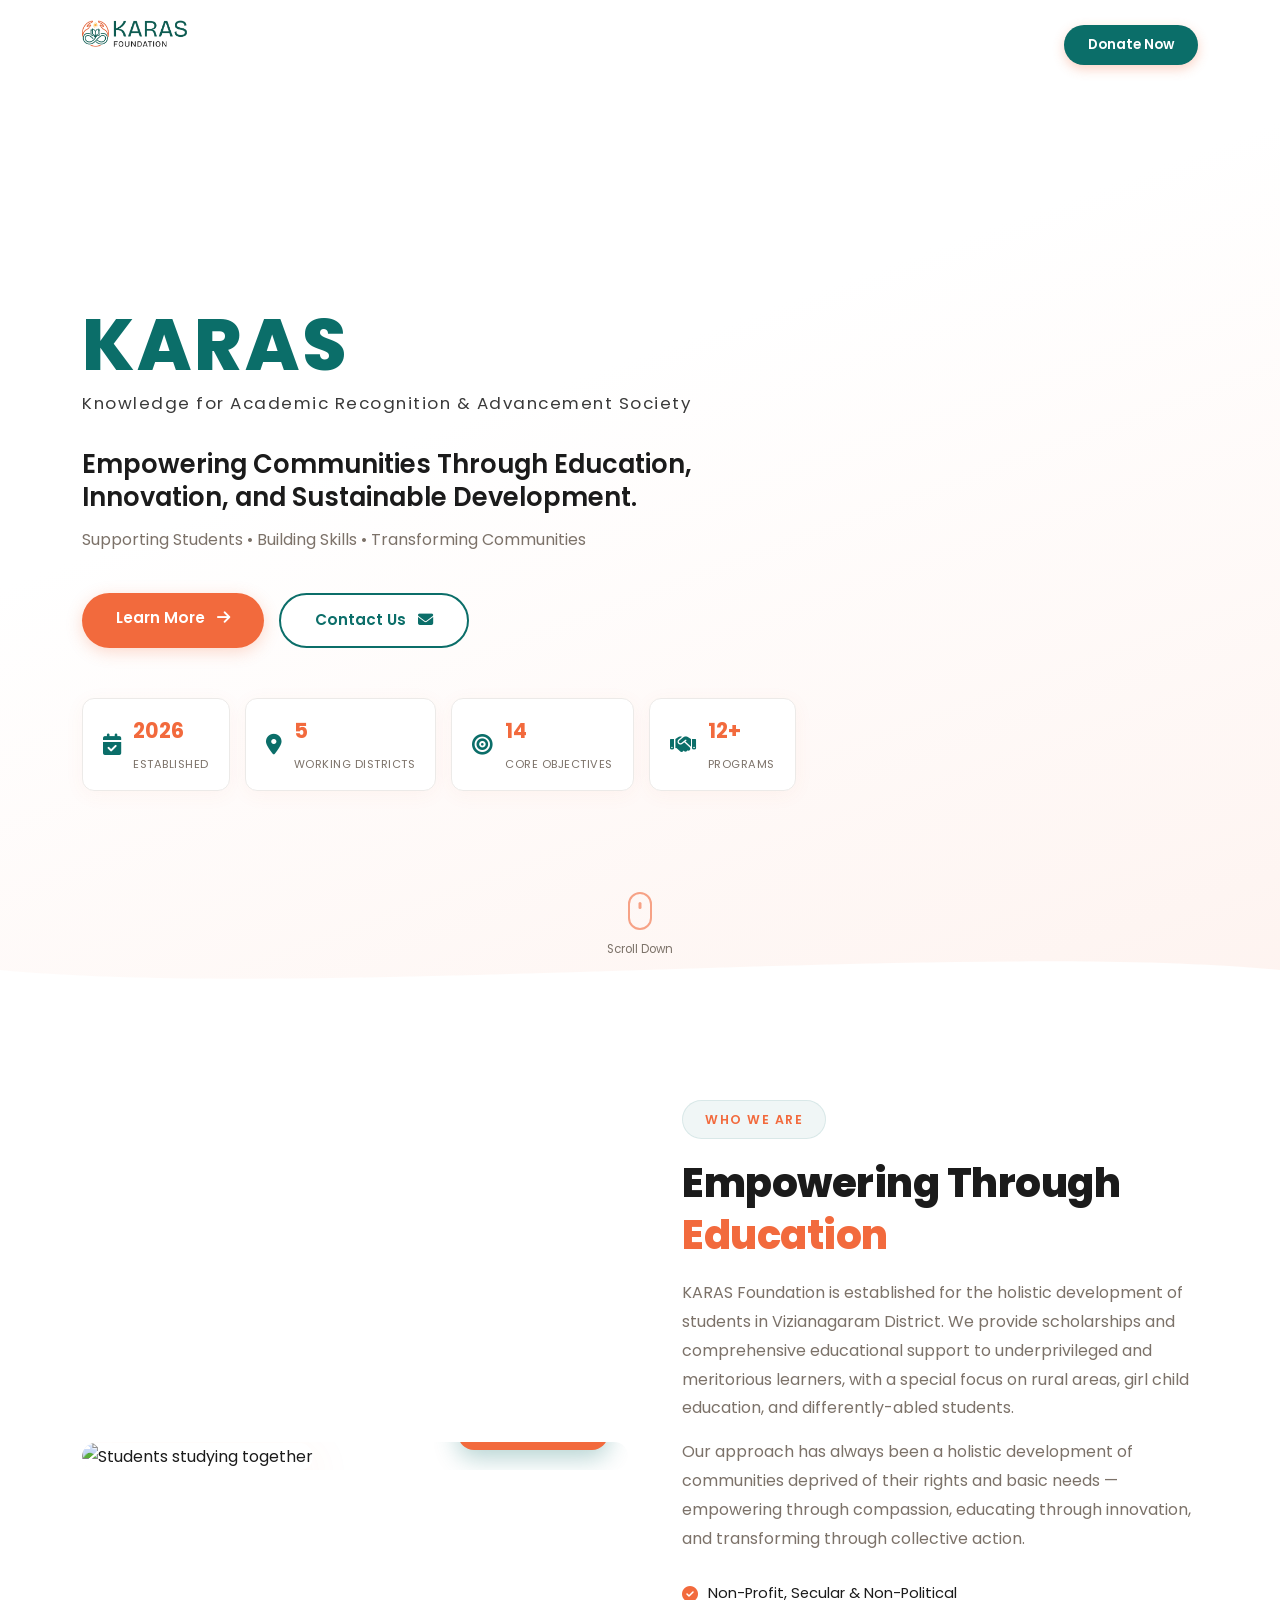
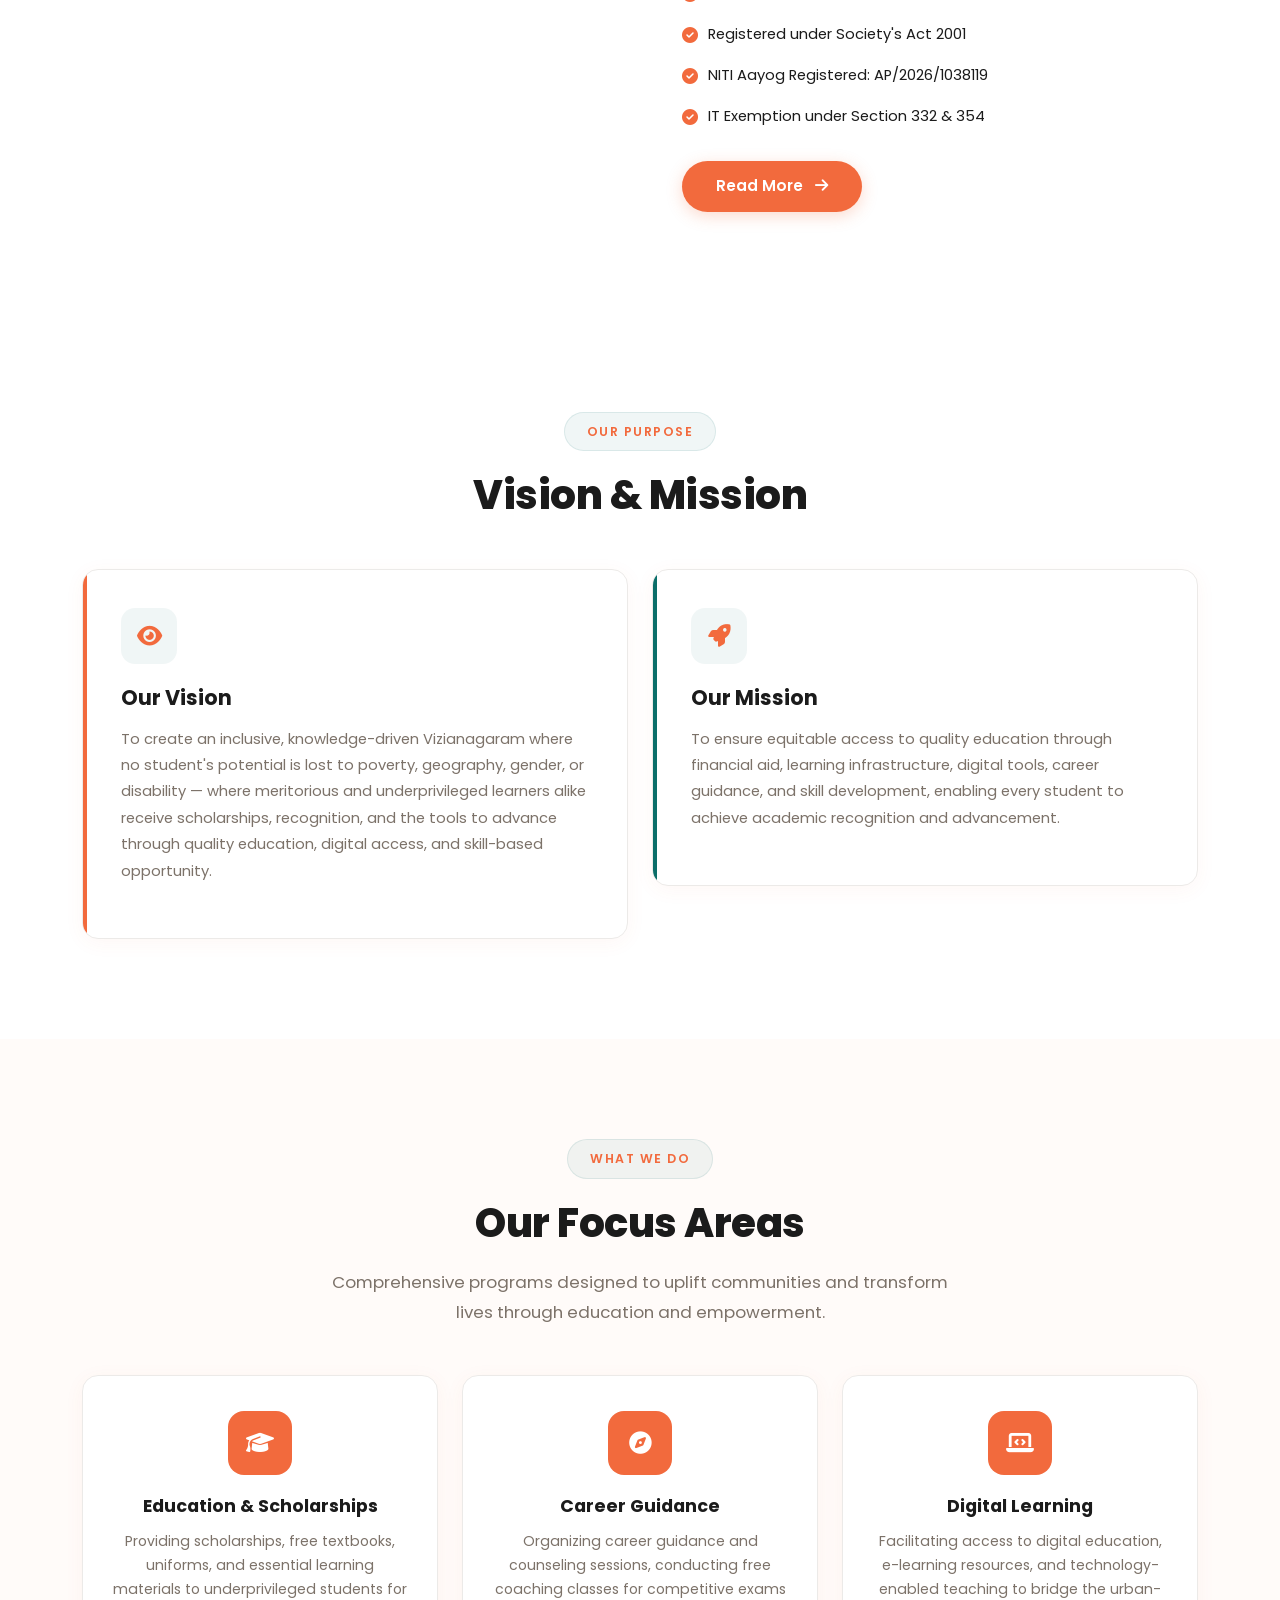
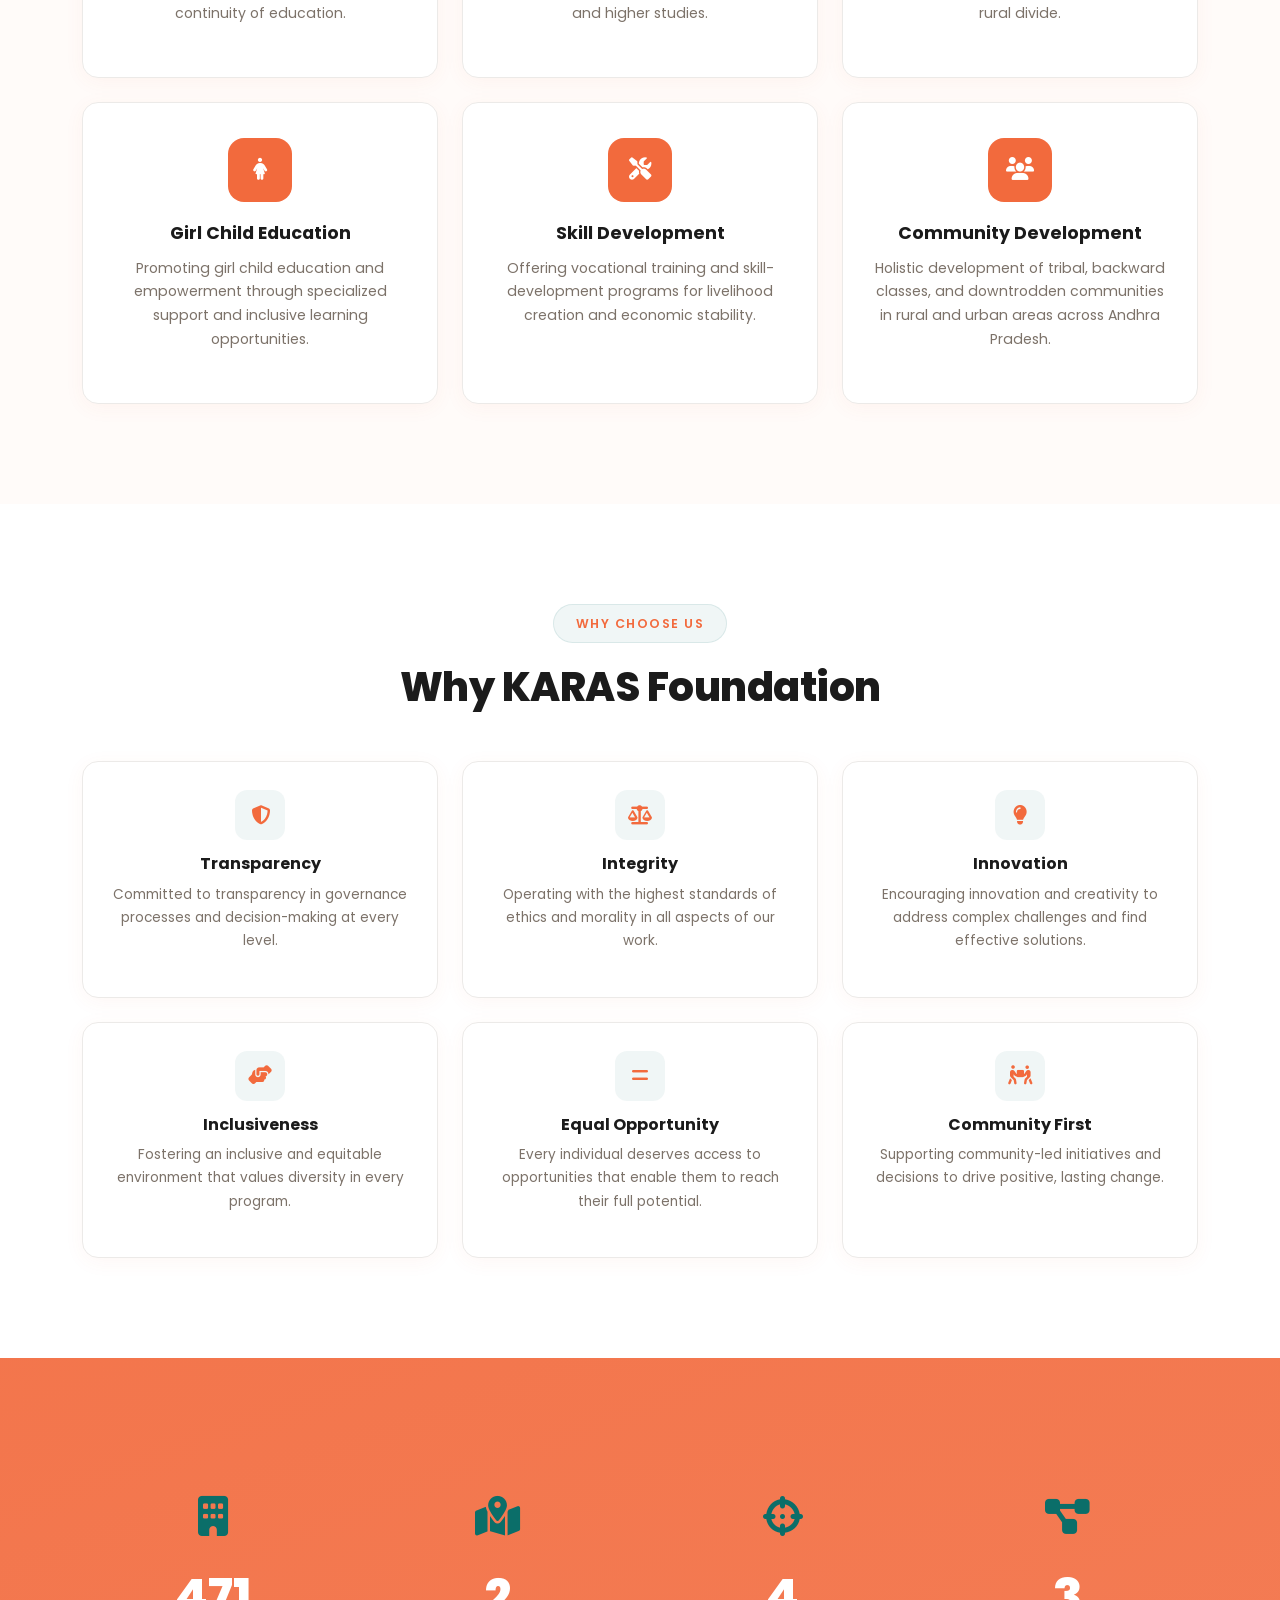
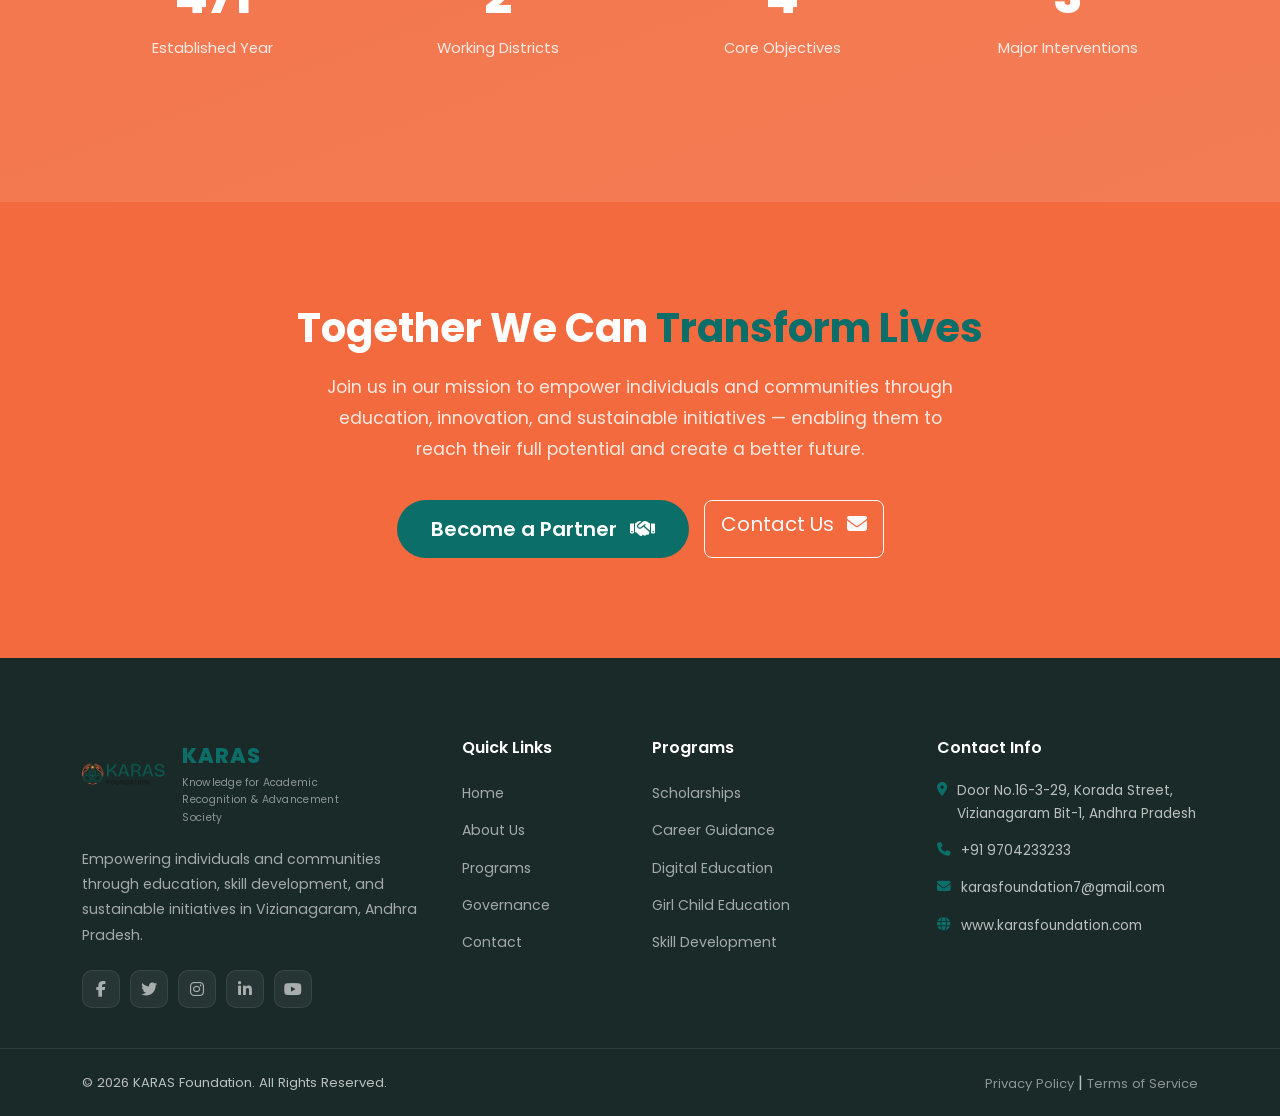
==== commit fc19b037: "Update hero tagline as per client request" ====
--- a/index.html
+++ b/index.html
@@ -115,7 +115,7 @@
                 <div class="col-lg-8" data-aos="fade-up" data-aos-duration="1000">
                     <h1 class="hero-brand">KARAS</h1>
                     <p class="hero-expansion">Knowledge for Academic Recognition & Advancement Society</p>
-                    <p class="hero-tagline">Creating Opportunities Through Quality Education</p>
+                    <p class="hero-tagline">Empowering Communities Through Education, Innovation, and Sustainable Development.</p>
                     <p class="hero-features">Supporting Students &bull; Building Skills &bull; Transforming Communities</p>
                     <div class="hero-buttons">
                         <a href="about.html" class="btn btn-primary-custom btn-lg">Learn More <i class="fas fa-arrow-right ms-2"></i></a>
--- a/css/style.css
+++ b/css/style.css
@@ -5,23 +5,23 @@
 
 /* CSS Variables */
 :root {
-    --primary: #0B6E69;
-    --primary-dark: #095955;
-    --secondary: #F26A3D;
-    --secondary-dark: #d9582e;
+    --primary: #F26A3D;
+    --primary-dark: #d9582e;
+    --secondary: #0B6E69;
+    --secondary-dark: #095955;
     --accent: #FFC247;
     --dark: #1B1B1B;
     --dark-gray: #3a3a3a;
     --background: #FFFFFF;
-    --background-soft: #f9fcfb;
+    --background-soft: #fffbf9;
     --white: #FFFFFF;
-    --gray-100: #f5f7f6;
-    --gray-200: #e8edeb;
-    --gray-300: #d1dad7;
-    --gray-600: #6b7c78;
-    --shadow: 0 4px 20px rgba(11, 110, 105, 0.06);
-    --shadow-md: 0 8px 30px rgba(11, 110, 105, 0.08);
-    --shadow-lg: 0 16px 50px rgba(11, 110, 105, 0.1);
+    --gray-100: #f7f5f4;
+    --gray-200: #eceae8;
+    --gray-300: #dad6d3;
+    --gray-600: #7c7269;
+    --shadow: 0 4px 20px rgba(242, 106, 61, 0.05);
+    --shadow-md: 0 8px 30px rgba(242, 106, 61, 0.07);
+    --shadow-lg: 0 16px 50px rgba(242, 106, 61, 0.1);
     --radius: 16px;
     --radius-sm: 10px;
     --transition: all 0.3s cubic-bezier(0.4, 0, 0.2, 1);
@@ -111,18 +111,22 @@
 .navbar-brand {
     display: flex;
     align-items: center;
-    gap: 12px;
+    gap: 10px;
+    max-width: 60%;
+    overflow: hidden;
 }
 .nav-logo {
     height: 56px;
     width: auto;
     border-radius: 8px;
     object-fit: contain;
+    flex-shrink: 0;
 }
 .brand-info {
     display: flex;
     flex-direction: column;
     line-height: 1.2;
+    min-width: 0;
 }
 .brand-name {
     font-size: 1.4rem;
@@ -130,16 +134,20 @@
     color: var(--white);
     letter-spacing: 1px;
     transition: var(--transition);
+    white-space: nowrap;
 }
 .brand-tagline {
-    font-size: 0.6rem;
+    font-size: 0.58rem;
     color: rgba(255,255,255,0.7);
     font-weight: 400;
     letter-spacing: 0.3px;
-    max-width: 200px;
-    transition: var(--transition);
-}
-.navbar.scrolled .brand-name { color: var(--primary); }
+    max-width: 180px;
+    transition: var(--transition);
+    white-space: nowrap;
+    overflow: hidden;
+    text-overflow: ellipsis;
+}
+.navbar.scrolled .brand-name { color: #0B6E69; }
 .navbar.scrolled .brand-tagline { color: var(--gray-600); }
 
 .navbar-nav .nav-link {
@@ -196,22 +204,23 @@
     background: url('https://images.unsplash.com/photo-1613899370095-f2b9ef807bf3?w=1920&q=90') center/cover no-repeat;
     display: flex;
     align-items: center;
+    padding-top: 100px;
 }
 .hero-overlay {
     position: absolute;
     inset: 0;
     background: linear-gradient(160deg, 
-        rgba(255,255,255,0.92) 0%, 
-        rgba(255,255,255,0.85) 40%, 
-        rgba(11,110,105,0.15) 100%);
+        rgba(255,255,255,0.94) 0%, 
+        rgba(255,255,255,0.88) 40%, 
+        rgba(242,106,61,0.08) 100%);
 }
 .hero-content { position: relative; z-index: 2; }
 
 /* Hero Brand Typography */
 .hero-brand {
-    font-size: 5rem;
+    font-size: 4.5rem;
     font-weight: 800;
-    color: var(--primary);
+    color: #0B6E69;
     letter-spacing: 3px;
     margin-bottom: 8px;
     line-height: 1;
@@ -241,7 +250,7 @@
 
 /* Buttons - Orange Primary */
 .btn-primary-custom {
-    background: var(--secondary);
+    background: #F26A3D;
     color: var(--white);
     padding: 14px 34px;
     border-radius: 50px;
@@ -252,7 +261,7 @@
     transition: var(--transition);
 }
 .btn-primary-custom:hover {
-    background: var(--secondary-dark);
+    background: #d9582e;
     transform: translateY(-3px);
     box-shadow: 0 8px 25px rgba(242, 106, 61, 0.35);
     color: var(--white);
@@ -261,18 +270,18 @@
 /* Buttons - Green Outline */
 .btn-outline-custom {
     background: var(--white);
-    color: var(--primary);
+    color: #0B6E69;
     padding: 14px 34px;
     border-radius: 50px;
     font-weight: 600;
     font-size: 0.95rem;
-    border: 2px solid var(--primary);
+    border: 2px solid #0B6E69;
     transition: var(--transition);
 }
 .btn-outline-custom:hover {
-    background: var(--primary);
+    background: #0B6E69;
     color: var(--white);
-    border-color: var(--primary);
+    border-color: #0B6E69;
     transform: translateY(-3px);
     box-shadow: 0 8px 25px rgba(11, 110, 105, 0.25);
 }
@@ -424,7 +433,7 @@
 }
 .counter-overlay {
     position: absolute; inset: 0;
-    background: linear-gradient(160deg, rgba(11,110,105,0.92), rgba(11,110,105,0.88));
+    background: linear-gradient(160deg, rgba(242,106,61,0.92), rgba(242,106,61,0.88));
 }
 .counter-item { color: var(--white); padding: 25px; }
 .counter-icon { font-size: 2.5rem; color: var(--secondary); margin-bottom: 15px; }
@@ -453,7 +462,7 @@
 .footer-logo { display: flex; align-items: center; gap: 12px; margin-bottom: 20px; }
 .footer-logo-img { height: 44px; border-radius: 8px; }
 .footer-brand-info { display: flex; flex-direction: column; }
-.footer-brand-name { font-size: 1.3rem; font-weight: 800; color: var(--white); letter-spacing: 1px; }
+.footer-brand-name { font-size: 1.3rem; font-weight: 800; color: #0B6E69; letter-spacing: 1px; }
 .footer-brand-tagline { font-size: 0.65rem; color: rgba(255,255,255,0.5); letter-spacing: 0.3px; max-width: 180px; }
 .footer-about p { font-size: 0.88rem; line-height: 1.8; color: rgba(255,255,255,0.6); }
 .footer-social { display: flex; gap: 10px; margin-top: 22px; }
@@ -506,7 +515,7 @@
 .page-hero-contact { background-image: url('https://images.unsplash.com/photo-1521791136064-7986c2920216?w=1920&q=85'); }
 .page-hero-overlay {
     position: absolute; inset: 0;
-    background: linear-gradient(160deg, rgba(11,110,105,0.9), rgba(11,110,105,0.85));
+    background: linear-gradient(160deg, rgba(242,106,61,0.88), rgba(242,106,61,0.82));
 }
 .page-hero-content { position: relative; z-index: 2; text-align: center; }
 .page-hero-content h1 { font-size: 2.8rem; color: var(--white); margin-bottom: 10px; }
--- a/css/responsive.css
+++ b/css/responsive.css
@@ -3,7 +3,7 @@
    ============================================ */
 
 @media (max-width: 1200px) {
-    .hero-brand { font-size: 4.2rem; }
+    .hero-brand { font-size: 3.8rem; }
     .section-title { font-size: 2.2rem; }
 }
 
@@ -37,12 +37,14 @@
     .navbar-nav .nav-link:hover,
     .navbar-nav .nav-link.active {
         color: var(--primary) !important;
-        background: rgba(11,110,105,0.05) !important;
+        background: rgba(242,106,61,0.05) !important;
     }
     .navbar-nav .ms-lg-3 { margin-top: 10px; margin-left: 0 !important; }
     .btn-donate { display: block; text-align: center; width: 100%; }
-    .nav-logo { height: 44px; }
+    .nav-logo { height: 42px; }
+    .brand-name { font-size: 1.1rem; }
     .brand-tagline { display: none; }
+    .navbar-brand { max-width: 55%; gap: 8px; }
     .org-level.org-three { flex-direction: column; align-items: center; }
 }
 
@@ -69,7 +71,9 @@
     .vm-card { padding: 25px; }
     .focus-card { padding: 25px 18px; }
     .contact-form-wrapper { padding: 22px; }
-    .nav-logo { height: 40px; }
+    .nav-logo { height: 38px; }
+    .brand-name { font-size: 1rem; }
+    .navbar-brand { max-width: 50%; }
 }
 
 @media (max-width: 480px) {
@@ -80,5 +84,7 @@
     .org-level { flex-direction: column; align-items: center; }
     .counter-number { font-size: 1.8rem; }
     .counter-icon { font-size: 2rem; }
-    .nav-logo { height: 36px; }
+    .nav-logo { height: 34px; }
+    .brand-name { font-size: 0.9rem; }
+    .navbar-brand { max-width: 50%; gap: 6px; }
 }
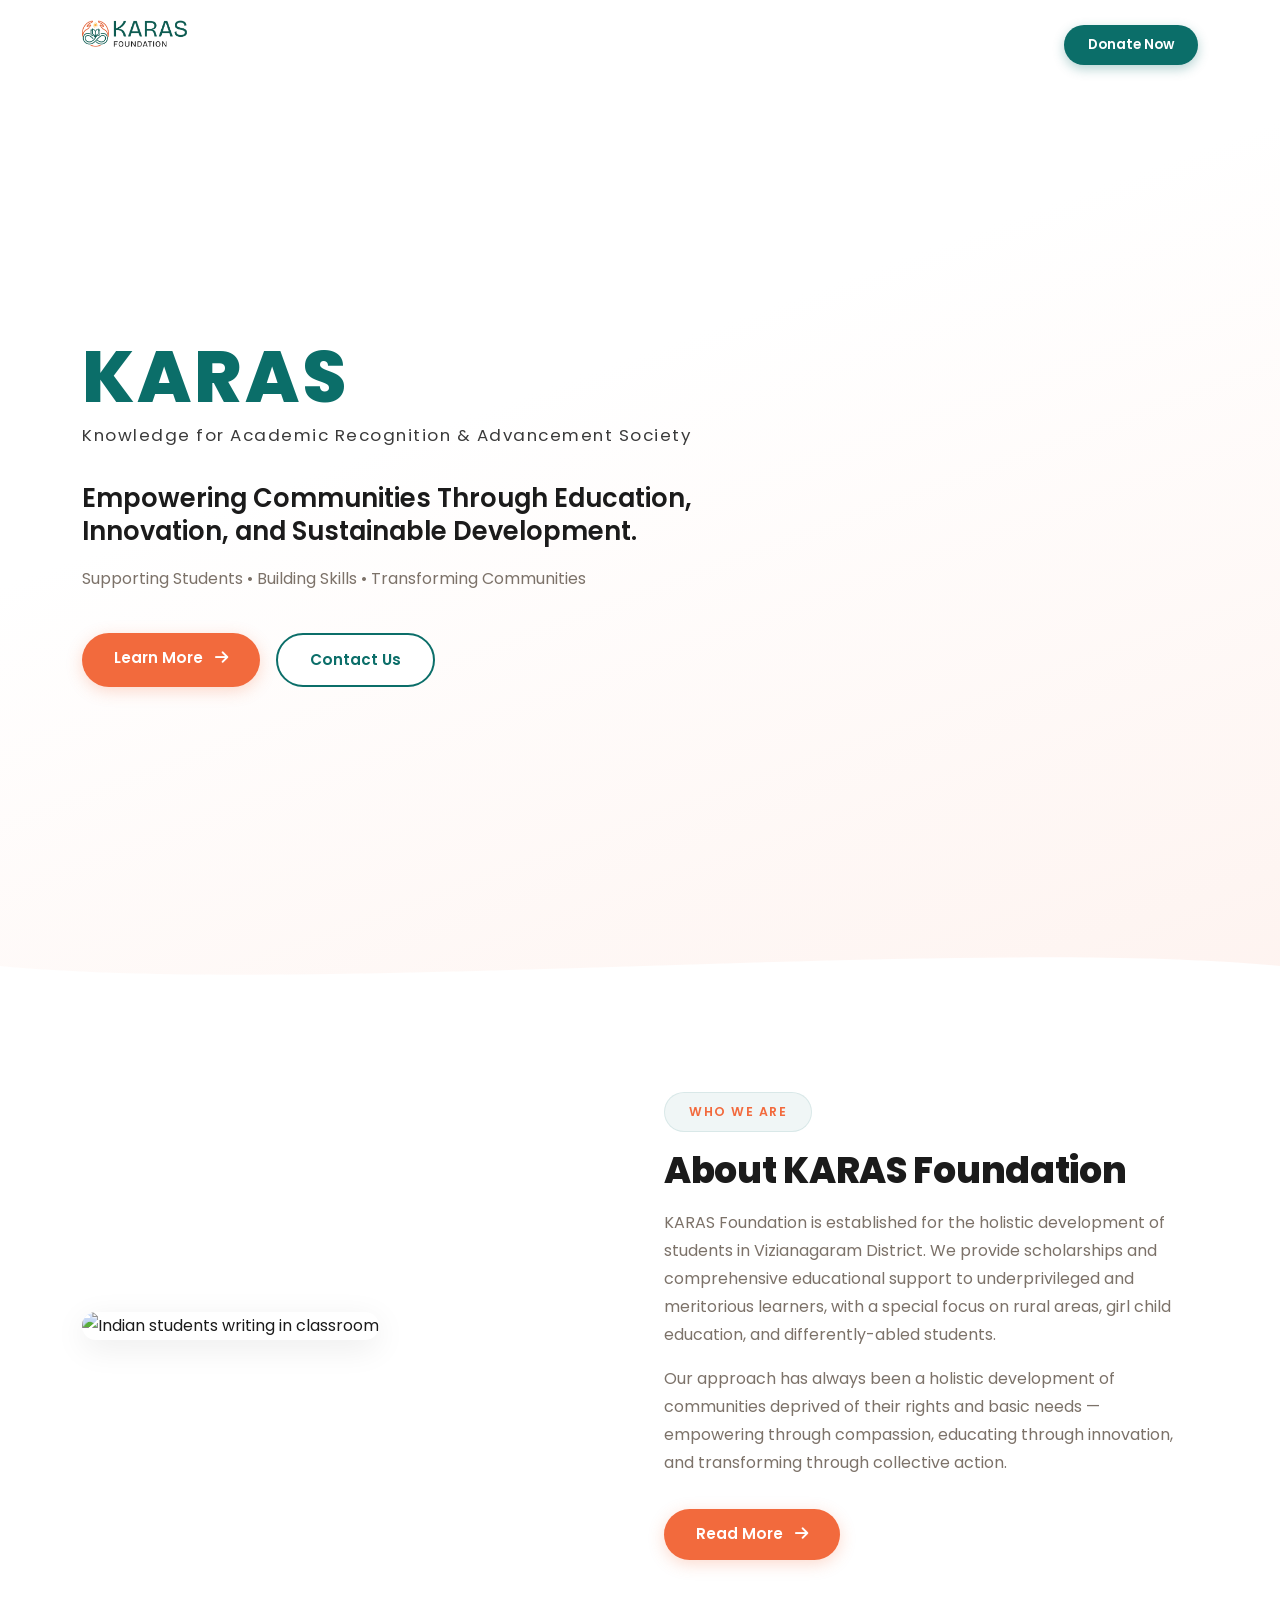
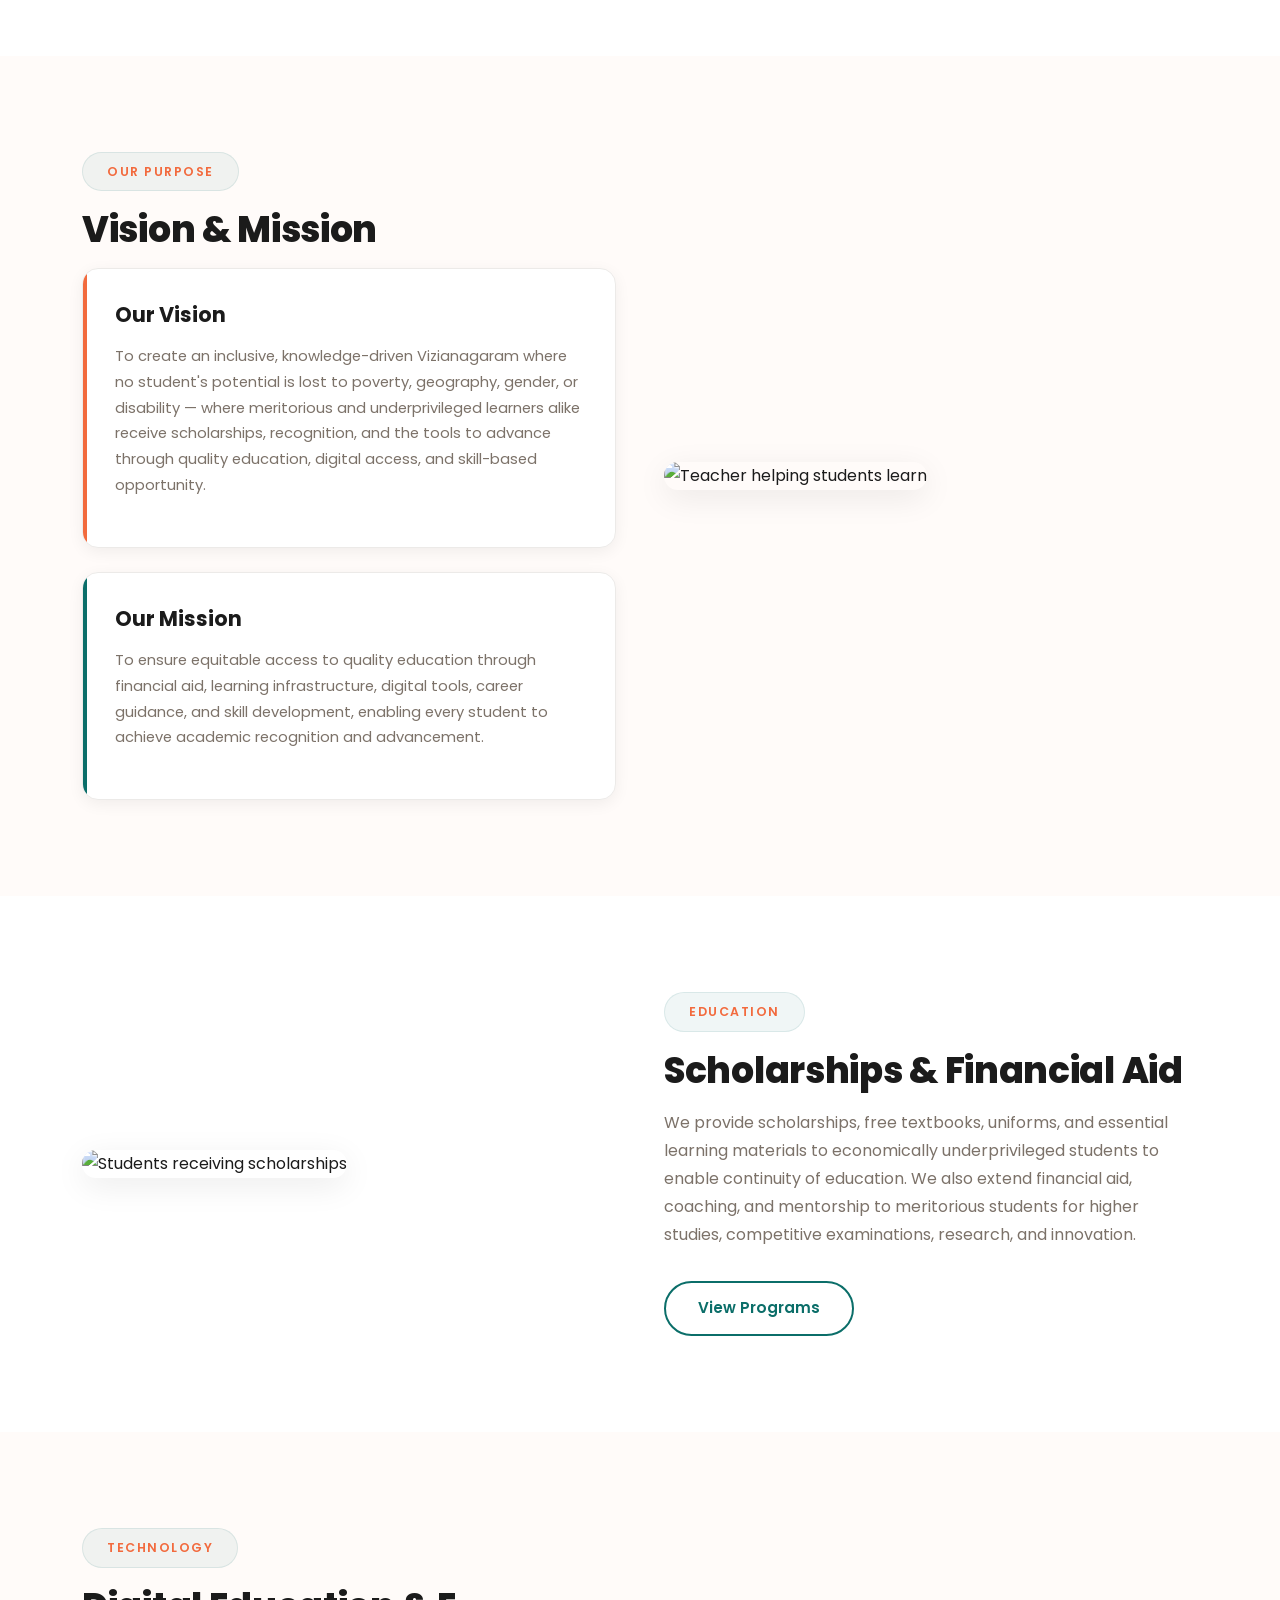
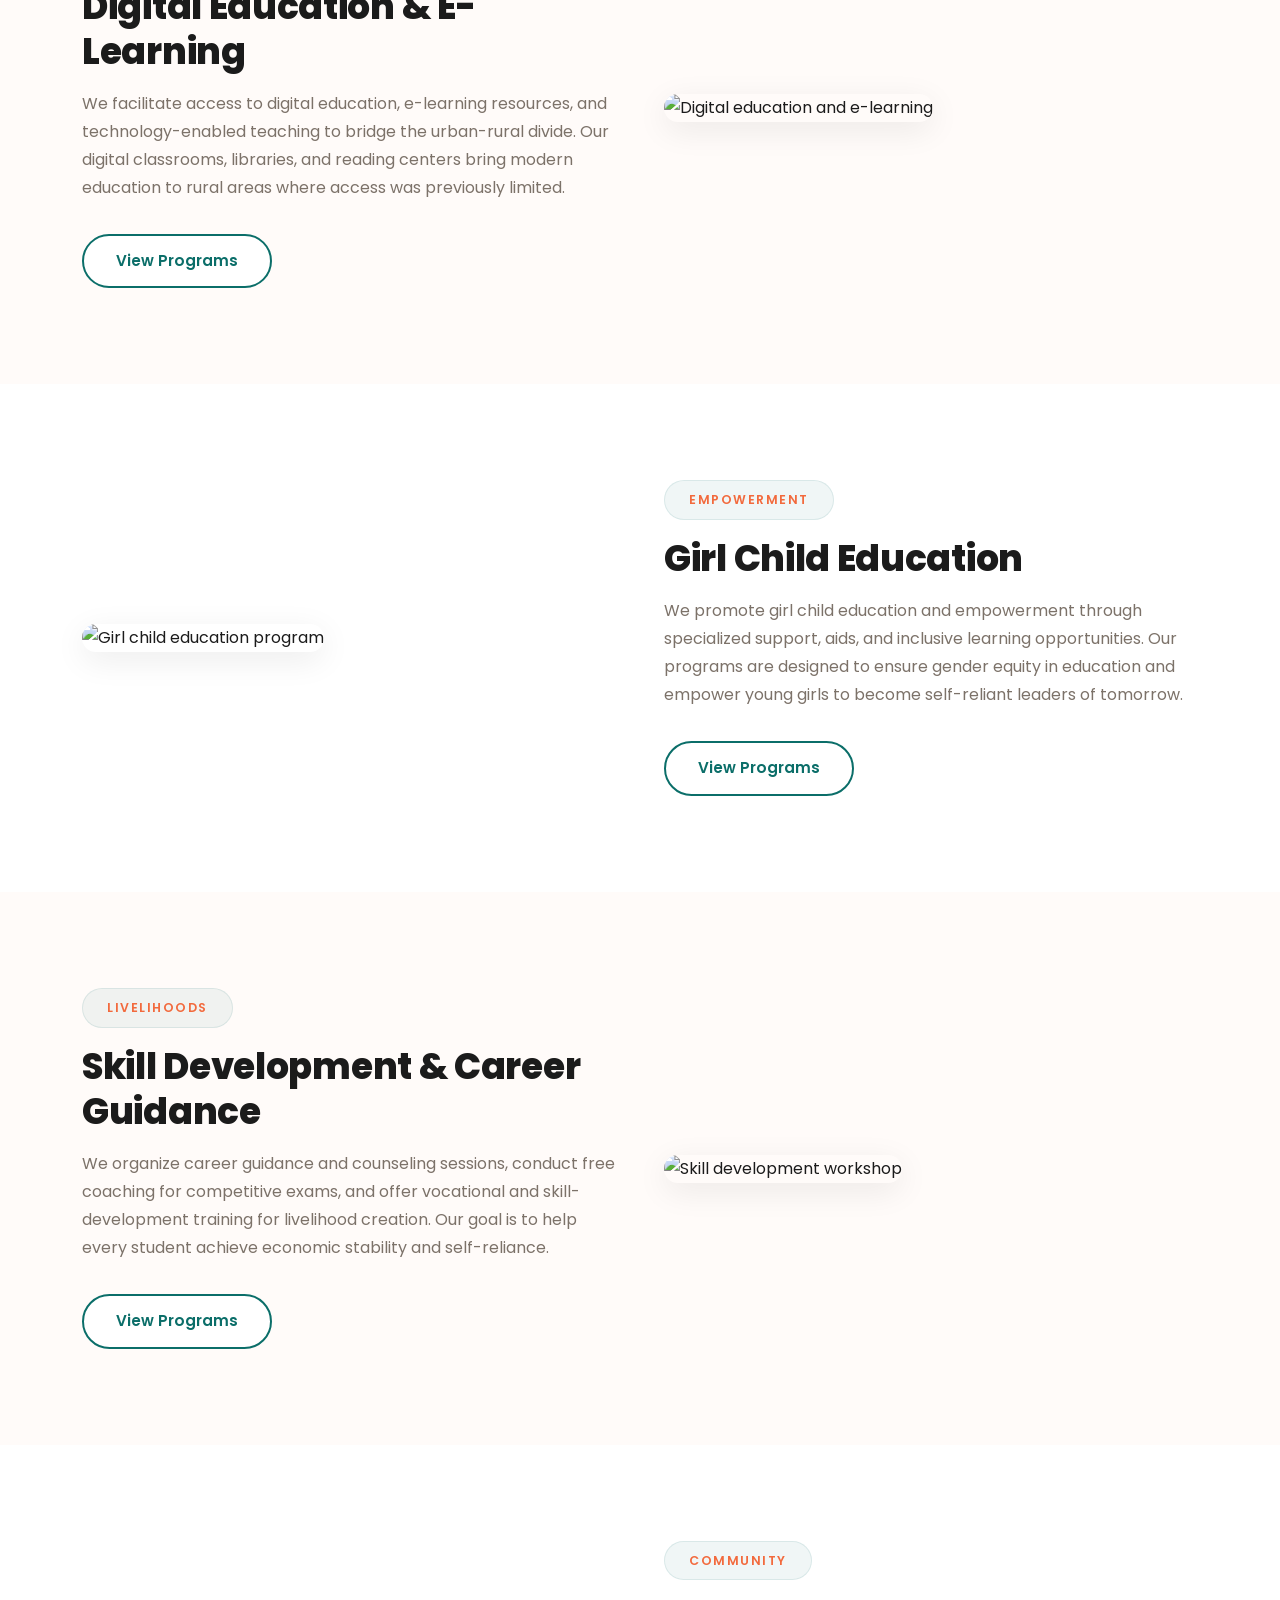
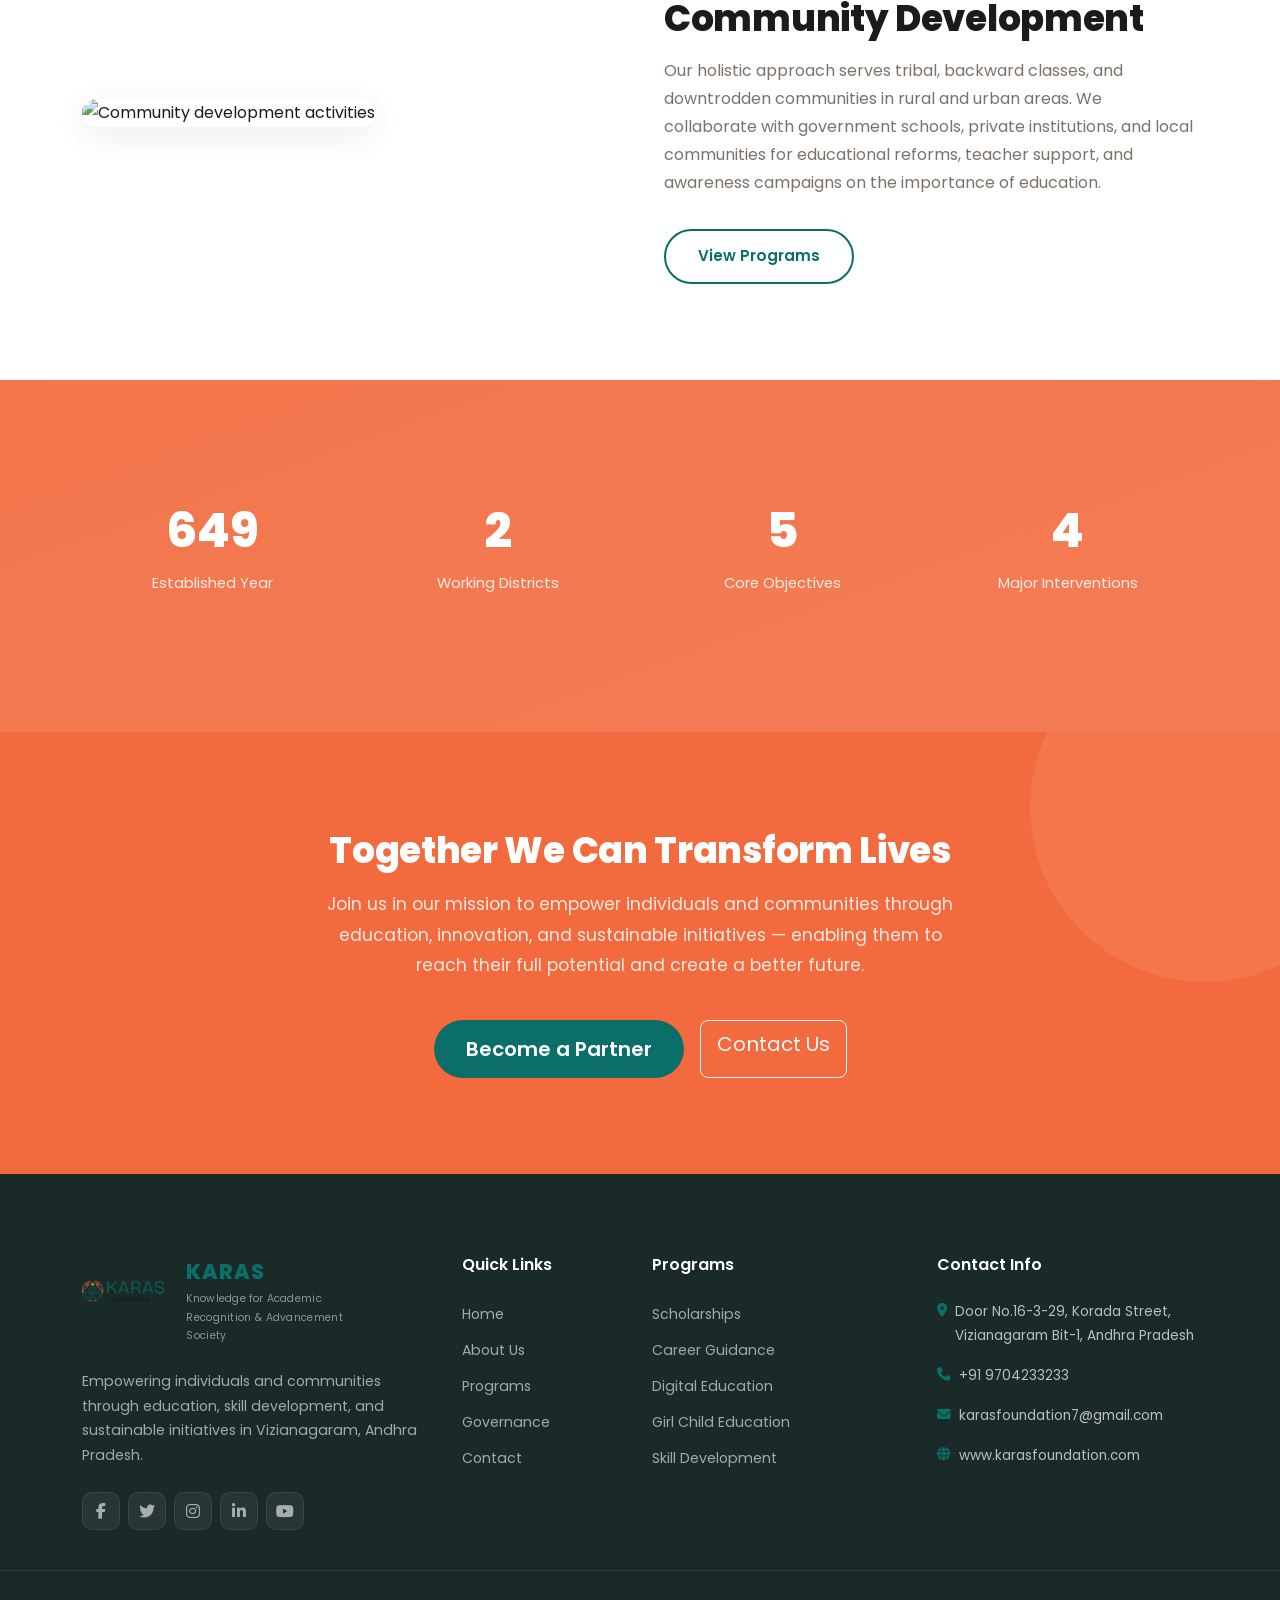
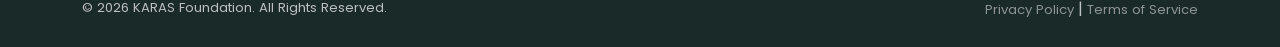
==== commit bdd73437: "Client feedback: remove Since 2026 badge, reduce icons, add image-based alternating layout, more vis" ====
--- a/index.html
+++ b/index.html
@@ -112,57 +112,18 @@
         <div class="hero-overlay"></div>
         <div class="container hero-content">
             <div class="row align-items-center min-vh-100">
-                <div class="col-lg-8" data-aos="fade-up" data-aos-duration="1000">
+                <div class="col-lg-7" data-aos="fade-up" data-aos-duration="1000">
                     <h1 class="hero-brand">KARAS</h1>
                     <p class="hero-expansion">Knowledge for Academic Recognition & Advancement Society</p>
                     <p class="hero-tagline">Empowering Communities Through Education, Innovation, and Sustainable Development.</p>
                     <p class="hero-features">Supporting Students &bull; Building Skills &bull; Transforming Communities</p>
                     <div class="hero-buttons">
                         <a href="about.html" class="btn btn-primary-custom btn-lg">Learn More <i class="fas fa-arrow-right ms-2"></i></a>
-                        <a href="contact.html" class="btn btn-outline-custom btn-lg">Contact Us <i class="fas fa-envelope ms-2"></i></a>
-                    </div>
-                    <!-- Floating Stats -->
-                    <div class="hero-stats" data-aos="fade-up" data-aos-delay="300">
-                        <div class="stat-card">
-                            <div class="stat-icon"><i class="fas fa-calendar-check"></i></div>
-                            <div class="stat-info">
-                                <span class="stat-number">2026</span>
-                                <span class="stat-label">Established</span>
-                            </div>
-                        </div>
-                        <div class="stat-card">
-                            <div class="stat-icon"><i class="fas fa-map-marker-alt"></i></div>
-                            <div class="stat-info">
-                                <span class="stat-number">5</span>
-                                <span class="stat-label">Working Districts</span>
-                            </div>
-                        </div>
-                        <div class="stat-card">
-                            <div class="stat-icon"><i class="fas fa-bullseye"></i></div>
-                            <div class="stat-info">
-                                <span class="stat-number">14</span>
-                                <span class="stat-label">Core Objectives</span>
-                            </div>
-                        </div>
-                        <div class="stat-card">
-                            <div class="stat-icon"><i class="fas fa-handshake"></i></div>
-                            <div class="stat-info">
-                                <span class="stat-number">12+</span>
-                                <span class="stat-label">Programs</span>
-                            </div>
-                        </div>
-                    </div>
-                </div>
-            </div>
-        </div>
-        <!-- Scroll Indicator -->
-        <div class="scroll-indicator">
-            <div class="mouse">
-                <div class="wheel"></div>
-            </div>
-            <span>Scroll Down</span>
-        </div>
-        <!-- Wave Separator -->
+                        <a href="contact.html" class="btn btn-outline-custom btn-lg">Contact Us</a>
+                    </div>
+                </div>
+            </div>
+        </div>
         <div class="wave-separator">
             <svg viewBox="0 0 1440 120" preserveAspectRatio="none">
                 <path d="M0,60 C360,120 1080,0 1440,60 L1440,120 L0,120 Z" fill="#FFFFFF"></path>
@@ -170,145 +131,127 @@
         </div>
     </section>
 
-    <!-- About Preview Section -->
-    <section class="section-padding about-preview" id="aboutPreview">
-        <div class="container">
-            <div class="row align-items-center">
-                <div class="col-lg-6" data-aos="fade-right" data-aos-duration="800">
-                    <div class="about-image-wrapper">
-                        <img src="https://images.unsplash.com/photo-1497486751825-1233686d5d80?w=600&h=400&fit=crop" alt="Students studying together" class="about-img" loading="lazy">
-                        <div class="experience-badge">
-                            <span class="exp-year">Since</span>
-                            <span class="exp-number">2026</span>
-                            <span class="exp-text">Serving Community</span>
-                        </div>
-                    </div>
-                </div>
-                <div class="col-lg-6" data-aos="fade-left" data-aos-duration="800">
-                    <div class="about-content">
-                        <span class="section-tag">Who We Are</span>
-                        <h2 class="section-title">Empowering Through <span class="text-primary-custom">Education</span></h2>
-                        <p class="section-description">KARAS Foundation is established for the holistic development of students in Vizianagaram District. We provide scholarships and comprehensive educational support to underprivileged and meritorious learners, with a special focus on rural areas, girl child education, and differently-abled students.</p>
-                        <p class="section-description">Our approach has always been a holistic development of communities deprived of their rights and basic needs — empowering through compassion, educating through innovation, and transforming through collective action.</p>
-                        <div class="about-features">
-                            <div class="feature-item"><i class="fas fa-check-circle"></i><span>Non-Profit, Secular & Non-Political</span></div>
-                            <div class="feature-item"><i class="fas fa-check-circle"></i><span>Registered under Society's Act 2001</span></div>
-                            <div class="feature-item"><i class="fas fa-check-circle"></i><span>NITI Aayog Registered: AP/2026/1038119</span></div>
-                            <div class="feature-item"><i class="fas fa-check-circle"></i><span>IT Exemption under Section 332 & 354</span></div>
-                        </div>
-                        <a href="about.html" class="btn btn-primary-custom mt-4">Read More <i class="fas fa-arrow-right ms-2"></i></a>
-                    </div>
-                </div>
-            </div>
-        </div>
-    </section>
-
-    <!-- Vision & Mission -->
-    <section class="section-padding vision-mission-section">
-        <div class="container">
-            <div class="text-center mb-5" data-aos="fade-up">
-                <span class="section-tag">Our Purpose</span>
-                <h2 class="section-title">Vision & Mission</h2>
-            </div>
-            <div class="row g-4">
-                <div class="col-lg-6" data-aos="fade-right" data-aos-duration="800">
-                    <div class="vm-card vision-card">
-                        <div class="vm-icon"><i class="fas fa-eye"></i></div>
+    <!-- About Preview - Image Left, Text Right -->
+    <section class="section-padding" id="aboutPreview">
+        <div class="container">
+            <div class="row align-items-center g-5">
+                <div class="col-lg-6" data-aos="fade-right">
+                    <img src="https://images.unsplash.com/photo-1577896851231-70ef18881754?w=600&h=420&fit=crop" alt="Indian students writing in classroom" class="section-img" loading="lazy">
+                </div>
+                <div class="col-lg-6" data-aos="fade-left">
+                    <span class="section-tag">Who We Are</span>
+                    <h2 class="section-title">About KARAS Foundation</h2>
+                    <p class="section-description">KARAS Foundation is established for the holistic development of students in Vizianagaram District. We provide scholarships and comprehensive educational support to underprivileged and meritorious learners, with a special focus on rural areas, girl child education, and differently-abled students.</p>
+                    <p class="section-description">Our approach has always been a holistic development of communities deprived of their rights and basic needs — empowering through compassion, educating through innovation, and transforming through collective action.</p>
+                    <a href="about.html" class="btn btn-primary-custom mt-3">Read More <i class="fas fa-arrow-right ms-2"></i></a>
+                </div>
+            </div>
+        </div>
+    </section>
+
+    <!-- Vision & Mission - Text Left, Image Right -->
+    <section class="section-padding bg-light-custom">
+        <div class="container">
+            <div class="row align-items-center g-5">
+                <div class="col-lg-6" data-aos="fade-right">
+                    <span class="section-tag">Our Purpose</span>
+                    <h2 class="section-title">Vision & Mission</h2>
+                    <div class="vm-card vision-card mb-4">
                         <h3>Our Vision</h3>
                         <p>To create an inclusive, knowledge-driven Vizianagaram where no student's potential is lost to poverty, geography, gender, or disability — where meritorious and underprivileged learners alike receive scholarships, recognition, and the tools to advance through quality education, digital access, and skill-based opportunity.</p>
                     </div>
-                </div>
-                <div class="col-lg-6" data-aos="fade-left" data-aos-duration="800">
                     <div class="vm-card mission-card">
-                        <div class="vm-icon"><i class="fas fa-rocket"></i></div>
                         <h3>Our Mission</h3>
                         <p>To ensure equitable access to quality education through financial aid, learning infrastructure, digital tools, career guidance, and skill development, enabling every student to achieve academic recognition and advancement.</p>
                     </div>
                 </div>
-            </div>
-        </div>
-    </section>
-
-    <!-- Focus Areas -->
-    <section class="section-padding focus-areas-section bg-light-custom">
-        <div class="container">
-            <div class="text-center mb-5" data-aos="fade-up">
-                <span class="section-tag">What We Do</span>
-                <h2 class="section-title">Our Focus Areas</h2>
-                <p class="section-subtitle">Comprehensive programs designed to uplift communities and transform lives through education and empowerment.</p>
-            </div>
-            <div class="row g-4">
-                <div class="col-lg-4 col-md-6" data-aos="fade-up" data-aos-delay="100">
-                    <div class="focus-card">
-                        <div class="focus-icon"><i class="fas fa-graduation-cap"></i></div>
-                        <h4>Education & Scholarships</h4>
-                        <p>Providing scholarships, free textbooks, uniforms, and essential learning materials to underprivileged students for continuity of education.</p>
-                    </div>
-                </div>
-                <div class="col-lg-4 col-md-6" data-aos="fade-up" data-aos-delay="200">
-                    <div class="focus-card">
-                        <div class="focus-icon"><i class="fas fa-compass"></i></div>
-                        <h4>Career Guidance</h4>
-                        <p>Organizing career guidance and counseling sessions, conducting free coaching classes for competitive exams and higher studies.</p>
-                    </div>
-                </div>
-                <div class="col-lg-4 col-md-6" data-aos="fade-up" data-aos-delay="300">
-                    <div class="focus-card">
-                        <div class="focus-icon"><i class="fas fa-laptop-code"></i></div>
-                        <h4>Digital Learning</h4>
-                        <p>Facilitating access to digital education, e-learning resources, and technology-enabled teaching to bridge the urban-rural divide.</p>
-                    </div>
-                </div>
-                <div class="col-lg-4 col-md-6" data-aos="fade-up" data-aos-delay="400">
-                    <div class="focus-card">
-                        <div class="focus-icon"><i class="fas fa-female"></i></div>
-                        <h4>Girl Child Education</h4>
-                        <p>Promoting girl child education and empowerment through specialized support and inclusive learning opportunities.</p>
-                    </div>
-                </div>
-                <div class="col-lg-4 col-md-6" data-aos="fade-up" data-aos-delay="500">
-                    <div class="focus-card">
-                        <div class="focus-icon"><i class="fas fa-tools"></i></div>
-                        <h4>Skill Development</h4>
-                        <p>Offering vocational training and skill-development programs for livelihood creation and economic stability.</p>
-                    </div>
-                </div>
-                <div class="col-lg-4 col-md-6" data-aos="fade-up" data-aos-delay="600">
-                    <div class="focus-card">
-                        <div class="focus-icon"><i class="fas fa-users"></i></div>
-                        <h4>Community Development</h4>
-                        <p>Holistic development of tribal, backward classes, and downtrodden communities in rural and urban areas across Andhra Pradesh.</p>
-                    </div>
-                </div>
-            </div>
-        </div>
-    </section>
-
-    <!-- Why KARAS -->
-    <section class="section-padding why-karas-section">
-        <div class="container">
-            <div class="text-center mb-5" data-aos="fade-up">
-                <span class="section-tag">Why Choose Us</span>
-                <h2 class="section-title">Why KARAS Foundation</h2>
-            </div>
-            <div class="row g-4">
-                <div class="col-lg-4 col-md-6" data-aos="zoom-in" data-aos-delay="100">
-                    <div class="why-card"><div class="why-icon"><i class="fas fa-shield-alt"></i></div><h5>Transparency</h5><p>Committed to transparency in governance processes and decision-making at every level.</p></div>
-                </div>
-                <div class="col-lg-4 col-md-6" data-aos="zoom-in" data-aos-delay="200">
-                    <div class="why-card"><div class="why-icon"><i class="fas fa-balance-scale"></i></div><h5>Integrity</h5><p>Operating with the highest standards of ethics and morality in all aspects of our work.</p></div>
-                </div>
-                <div class="col-lg-4 col-md-6" data-aos="zoom-in" data-aos-delay="300">
-                    <div class="why-card"><div class="why-icon"><i class="fas fa-lightbulb"></i></div><h5>Innovation</h5><p>Encouraging innovation and creativity to address complex challenges and find effective solutions.</p></div>
-                </div>
-                <div class="col-lg-4 col-md-6" data-aos="zoom-in" data-aos-delay="400">
-                    <div class="why-card"><div class="why-icon"><i class="fas fa-hands-helping"></i></div><h5>Inclusiveness</h5><p>Fostering an inclusive and equitable environment that values diversity in every program.</p></div>
-                </div>
-                <div class="col-lg-4 col-md-6" data-aos="zoom-in" data-aos-delay="500">
-                    <div class="why-card"><div class="why-icon"><i class="fas fa-equals"></i></div><h5>Equal Opportunity</h5><p>Every individual deserves access to opportunities that enable them to reach their full potential.</p></div>
-                </div>
-                <div class="col-lg-4 col-md-6" data-aos="zoom-in" data-aos-delay="600">
-                    <div class="why-card"><div class="why-icon"><i class="fas fa-people-carry"></i></div><h5>Community First</h5><p>Supporting community-led initiatives and decisions to drive positive, lasting change.</p></div>
+                <div class="col-lg-6" data-aos="fade-left">
+                    <img src="https://images.unsplash.com/photo-1509062522246-3755977927d7?w=600&h=500&fit=crop" alt="Teacher helping students learn" class="section-img" loading="lazy">
+                </div>
+            </div>
+        </div>
+    </section>
+
+    <!-- Scholarships - Image Left, Text Right -->
+    <section class="section-padding">
+        <div class="container">
+            <div class="row align-items-center g-5">
+                <div class="col-lg-6" data-aos="fade-right">
+                    <img src="https://images.unsplash.com/photo-1523580494863-6f3031224c94?w=600&h=420&fit=crop" alt="Students receiving scholarships" class="section-img" loading="lazy">
+                </div>
+                <div class="col-lg-6" data-aos="fade-left">
+                    <span class="section-tag">Education</span>
+                    <h2 class="section-title">Scholarships & Financial Aid</h2>
+                    <p class="section-description">We provide scholarships, free textbooks, uniforms, and essential learning materials to economically underprivileged students to enable continuity of education. We also extend financial aid, coaching, and mentorship to meritorious students for higher studies, competitive examinations, research, and innovation.</p>
+                    <a href="programs.html" class="btn btn-outline-custom mt-3">View Programs</a>
+                </div>
+            </div>
+        </div>
+    </section>
+
+    <!-- Digital Education - Text Left, Image Right -->
+    <section class="section-padding bg-light-custom">
+        <div class="container">
+            <div class="row align-items-center g-5">
+                <div class="col-lg-6 order-lg-1 order-2" data-aos="fade-right">
+                    <span class="section-tag">Technology</span>
+                    <h2 class="section-title">Digital Education & E-Learning</h2>
+                    <p class="section-description">We facilitate access to digital education, e-learning resources, and technology-enabled teaching to bridge the urban-rural divide. Our digital classrooms, libraries, and reading centers bring modern education to rural areas where access was previously limited.</p>
+                    <a href="programs.html" class="btn btn-outline-custom mt-3">View Programs</a>
+                </div>
+                <div class="col-lg-6 order-lg-2 order-1" data-aos="fade-left">
+                    <img src="https://images.unsplash.com/photo-1488590528505-98d2b5aba04b?w=600&h=420&fit=crop" alt="Digital education and e-learning" class="section-img" loading="lazy">
+                </div>
+            </div>
+        </div>
+    </section>
+
+    <!-- Girl Child Education - Image Left, Text Right -->
+    <section class="section-padding">
+        <div class="container">
+            <div class="row align-items-center g-5">
+                <div class="col-lg-6" data-aos="fade-right">
+                    <img src="https://images.unsplash.com/photo-1516627145497-ae6968895b74?w=600&h=420&fit=crop" alt="Girl child education program" class="section-img" loading="lazy">
+                </div>
+                <div class="col-lg-6" data-aos="fade-left">
+                    <span class="section-tag">Empowerment</span>
+                    <h2 class="section-title">Girl Child Education</h2>
+                    <p class="section-description">We promote girl child education and empowerment through specialized support, aids, and inclusive learning opportunities. Our programs are designed to ensure gender equity in education and empower young girls to become self-reliant leaders of tomorrow.</p>
+                    <a href="programs.html" class="btn btn-outline-custom mt-3">View Programs</a>
+                </div>
+            </div>
+        </div>
+    </section>
+
+    <!-- Skill Development - Text Left, Image Right -->
+    <section class="section-padding bg-light-custom">
+        <div class="container">
+            <div class="row align-items-center g-5">
+                <div class="col-lg-6 order-lg-1 order-2" data-aos="fade-right">
+                    <span class="section-tag">Livelihoods</span>
+                    <h2 class="section-title">Skill Development & Career Guidance</h2>
+                    <p class="section-description">We organize career guidance and counseling sessions, conduct free coaching for competitive exams, and offer vocational and skill-development training for livelihood creation. Our goal is to help every student achieve economic stability and self-reliance.</p>
+                    <a href="programs.html" class="btn btn-outline-custom mt-3">View Programs</a>
+                </div>
+                <div class="col-lg-6 order-lg-2 order-1" data-aos="fade-left">
+                    <img src="https://images.unsplash.com/photo-1531482615713-2afd69097998?w=600&h=420&fit=crop" alt="Skill development workshop" class="section-img" loading="lazy">
+                </div>
+            </div>
+        </div>
+    </section>
+
+    <!-- Community Development - Image Left, Text Right -->
+    <section class="section-padding">
+        <div class="container">
+            <div class="row align-items-center g-5">
+                <div class="col-lg-6" data-aos="fade-right">
+                    <img src="https://images.unsplash.com/photo-1529390079861-591de354faf5?w=600&h=420&fit=crop" alt="Community development activities" class="section-img" loading="lazy">
+                </div>
+                <div class="col-lg-6" data-aos="fade-left">
+                    <span class="section-tag">Community</span>
+                    <h2 class="section-title">Community Development</h2>
+                    <p class="section-description">Our holistic approach serves tribal, backward classes, and downtrodden communities in rural and urban areas. We collaborate with government schools, private institutions, and local communities for educational reforms, teacher support, and awareness campaigns on the importance of education.</p>
+                    <a href="programs.html" class="btn btn-outline-custom mt-3">View Programs</a>
                 </div>
             </div>
         </div>
@@ -321,28 +264,24 @@
             <div class="row g-4 text-center">
                 <div class="col-lg-3 col-md-6" data-aos="fade-up" data-aos-delay="100">
                     <div class="counter-item">
-                        <div class="counter-icon"><i class="fas fa-building"></i></div>
                         <h3 class="counter-number" data-target="2026">0</h3>
                         <p>Established Year</p>
                     </div>
                 </div>
                 <div class="col-lg-3 col-md-6" data-aos="fade-up" data-aos-delay="200">
                     <div class="counter-item">
-                        <div class="counter-icon"><i class="fas fa-map-marked-alt"></i></div>
                         <h3 class="counter-number" data-target="5">0</h3>
                         <p>Working Districts</p>
                     </div>
                 </div>
                 <div class="col-lg-3 col-md-6" data-aos="fade-up" data-aos-delay="300">
                     <div class="counter-item">
-                        <div class="counter-icon"><i class="fas fa-crosshairs"></i></div>
                         <h3 class="counter-number" data-target="14">0</h3>
                         <p>Core Objectives</p>
                     </div>
                 </div>
                 <div class="col-lg-3 col-md-6" data-aos="fade-up" data-aos-delay="400">
                     <div class="counter-item">
-                        <div class="counter-icon"><i class="fas fa-project-diagram"></i></div>
                         <h3 class="counter-number" data-target="12">0</h3>
                         <p>Major Interventions</p>
                     </div>
@@ -355,11 +294,11 @@
     <section class="cta-section">
         <div class="container">
             <div class="cta-content text-center" data-aos="zoom-in" data-aos-duration="800">
-                <h2>Together We Can <span class="text-accent">Transform Lives</span></h2>
+                <h2>Together We Can Transform Lives</h2>
                 <p>Join us in our mission to empower individuals and communities through education, innovation, and sustainable initiatives — enabling them to reach their full potential and create a better future.</p>
                 <div class="cta-buttons">
-                    <a href="contact.html" class="btn btn-accent-custom btn-lg">Become a Partner <i class="fas fa-handshake ms-2"></i></a>
-                    <a href="contact.html" class="btn btn-outline-light btn-lg">Contact Us <i class="fas fa-envelope ms-2"></i></a>
+                    <a href="contact.html" class="btn btn-accent-custom btn-lg">Become a Partner</a>
+                    <a href="contact.html" class="btn btn-outline-light btn-lg">Contact Us</a>
                 </div>
             </div>
         </div>
@@ -453,4 +392,4 @@
     <script src="js/animations.js"></script>
     <script src="js/main.js"></script>
 </body>
-</html>+</html>
--- a/css/style.css
+++ b/css/style.css
@@ -1,15 +1,19 @@
 /* ============================================
    KARAS FOUNDATION - Main Stylesheet
    Brand Colors: Green #0B6E69 | Orange #F26A3D | White #FFFFFF
+   Premium UI/UX - Consistent 8px Spacing System
    ============================================ */
 
-/* CSS Variables */
+/* ============ DESIGN TOKENS ============ */
 :root {
+    /* Brand Colors */
     --primary: #F26A3D;
     --primary-dark: #d9582e;
     --secondary: #0B6E69;
     --secondary-dark: #095955;
     --accent: #FFC247;
+
+    /* Neutrals */
     --dark: #1B1B1B;
     --dark-gray: #3a3a3a;
     --background: #FFFFFF;
@@ -19,61 +23,90 @@
     --gray-200: #eceae8;
     --gray-300: #dad6d3;
     --gray-600: #7c7269;
-    --shadow: 0 4px 20px rgba(242, 106, 61, 0.05);
-    --shadow-md: 0 8px 30px rgba(242, 106, 61, 0.07);
-    --shadow-lg: 0 16px 50px rgba(242, 106, 61, 0.1);
+
+    /* Shadow System */
+    --shadow-sm: 0 2px 8px rgba(0, 0, 0, 0.04);
+    --shadow-md: 0 4px 16px rgba(0, 0, 0, 0.06);
+    --shadow-lg: 0 8px 32px rgba(0, 0, 0, 0.08);
+    --shadow-xl: 0 16px 48px rgba(0, 0, 0, 0.1);
+
+    /* Legacy aliases for compatibility */
+    --shadow: var(--shadow-md);
+
+    /* Spacing (8px system) */
+    --space-1: 8px;
+    --space-2: 16px;
+    --space-3: 24px;
+    --space-4: 32px;
+    --space-5: 40px;
+    --space-6: 48px;
+    --space-7: 56px;
+    --space-8: 64px;
+    --space-10: 80px;
+    --space-12: 96px;
+    --space-15: 120px;
+
+    /* Border Radius */
     --radius: 16px;
     --radius-sm: 10px;
-    --transition: all 0.3s cubic-bezier(0.4, 0, 0.2, 1);
-}
-
-/* Base Styles */
+    --radius-full: 50px;
+
+    /* Transitions - GPU accelerated only */
+    --transition: transform 0.3s ease, box-shadow 0.3s ease, opacity 0.3s ease;
+    --transition-fast: transform 0.2s ease, box-shadow 0.2s ease, opacity 0.2s ease;
+}
+
+/* ============ BASE STYLES ============ */
 * { margin: 0; padding: 0; box-sizing: border-box; }
 html { scroll-behavior: smooth; scroll-padding-top: 80px; }
 
 body {
     font-family: 'Poppins', sans-serif;
-    font-size: 16px;
-    line-height: 1.7;
+    font-size: 1rem;
+    line-height: 1.75;
     color: var(--dark);
     background-color: var(--white);
     overflow-x: hidden;
-}
-
-h1, h2, h3, h4, h5, h6 {
-    font-weight: 700;
-    line-height: 1.3;
-    color: var(--dark);
-}
+    -webkit-font-smoothing: antialiased;
+    -moz-osx-font-smoothing: grayscale;
+}
+
+/* Typography Scale */
+h1 { font-size: 2.75rem; font-weight: 800; line-height: 1.2; color: var(--dark); letter-spacing: -0.5px; }
+h2 { font-size: 2.25rem; font-weight: 800; line-height: 1.25; color: var(--dark); letter-spacing: -0.3px; }
+h3 { font-size: 1.5rem; font-weight: 700; line-height: 1.3; color: var(--dark); }
+h4 { font-size: 1.25rem; font-weight: 700; line-height: 1.35; color: var(--dark); }
+h5 { font-size: 1.1rem; font-weight: 600; line-height: 1.4; color: var(--dark); }
+h6 { font-size: 0.95rem; font-weight: 600; line-height: 1.4; color: var(--dark); }
 
 a { text-decoration: none; color: var(--primary); transition: var(--transition); }
 a:hover { color: var(--secondary); }
 img { max-width: 100%; height: auto; }
 
-.section-padding { padding: 100px 0; }
+.section-padding { padding: var(--space-12) 0; }
 .bg-light-custom { background-color: var(--background-soft); }
 
-/* Section Tags & Titles */
+/* ============ SECTION HEADERS ============ */
 .section-tag {
     display: inline-block;
     background: rgba(11, 110, 105, 0.06);
     color: var(--primary);
-    padding: 8px 22px;
-    border-radius: 50px;
+    padding: var(--space-1) var(--space-3);
+    border-radius: var(--radius-full);
     font-size: 0.78rem;
     font-weight: 600;
     text-transform: uppercase;
     letter-spacing: 1.5px;
-    margin-bottom: 18px;
+    margin-bottom: var(--space-2);
     border: 1px solid rgba(11, 110, 105, 0.1);
 }
 
 .section-title {
-    font-size: 2.5rem;
+    font-size: 2.25rem;
     font-weight: 800;
-    margin-bottom: 18px;
+    margin-bottom: var(--space-2);
     color: var(--dark);
-    letter-spacing: -0.5px;
+    letter-spacing: -0.3px;
 }
 
 .section-subtitle {
@@ -81,17 +114,22 @@
     color: var(--gray-600);
     max-width: 620px;
     margin: 0 auto;
-    line-height: 1.8;
+    line-height: 1.75;
 }
 
 .text-primary-custom { color: var(--primary) !important; }
 .text-accent { color: var(--secondary) !important; }
 
-/* Scroll Progress Bar */
+/* ============ SCROLL PROGRESS BAR ============ */
 .scroll-progress {
-    position: fixed; top: 0; left: 0; height: 3px;
+    position: fixed;
+    top: 0;
+    left: 0;
+    height: 3px;
     background: linear-gradient(90deg, var(--primary), var(--secondary));
-    z-index: 9999; transition: width 0.1s linear; width: 0%;
+    z-index: 9999;
+    width: 0%;
+    will-change: width;
 }
 
 /* ============ NAVIGATION ============ */
@@ -100,34 +138,38 @@
     transition: var(--transition);
     background: transparent;
 }
+
 .navbar.scrolled {
     background: rgba(255, 255, 255, 0.98);
     backdrop-filter: blur(20px);
     -webkit-backdrop-filter: blur(20px);
-    box-shadow: 0 2px 20px rgba(0, 0, 0, 0.06);
-    padding: 8px 0;
+    box-shadow: var(--shadow-sm);
+    padding: var(--space-1) 0;
 }
 
 .navbar-brand {
     display: flex;
     align-items: center;
-    gap: 10px;
+    gap: var(--space-1);
     max-width: 60%;
     overflow: hidden;
 }
+
 .nav-logo {
     height: 56px;
     width: auto;
-    border-radius: 8px;
+    border-radius: var(--space-1);
     object-fit: contain;
     flex-shrink: 0;
 }
+
 .brand-info {
     display: flex;
     flex-direction: column;
     line-height: 1.2;
     min-width: 0;
 }
+
 .brand-name {
     font-size: 1.4rem;
     font-weight: 800;
@@ -136,9 +178,10 @@
     transition: var(--transition);
     white-space: nowrap;
 }
+
 .brand-tagline {
     font-size: 0.58rem;
-    color: rgba(255,255,255,0.7);
+    color: rgba(255, 255, 255, 0.7);
     font-weight: 400;
     letter-spacing: 0.3px;
     max-width: 180px;
@@ -147,6 +190,7 @@
     overflow: hidden;
     text-overflow: ellipsis;
 }
+
 .navbar.scrolled .brand-name { color: #0B6E69; }
 .navbar.scrolled .brand-tagline { color: var(--gray-600); }
 
@@ -154,16 +198,19 @@
     color: rgba(255, 255, 255, 0.9);
     font-weight: 500;
     padding: 9px 18px !important;
-    border-radius: 8px;
+    border-radius: var(--space-1);
     transition: var(--transition);
     font-size: 0.9rem;
 }
+
 .navbar.scrolled .nav-link { color: var(--dark); }
+
 .navbar-nav .nav-link:hover,
 .navbar-nav .nav-link.active {
     color: var(--white);
     background: rgba(255, 255, 255, 0.12);
 }
+
 .navbar.scrolled .nav-link:hover,
 .navbar.scrolled .nav-link.active {
     color: var(--primary);
@@ -173,26 +220,28 @@
 .btn-donate {
     background: var(--secondary);
     color: var(--white) !important;
-    padding: 10px 24px !important;
-    border-radius: 50px;
+    padding: 10px var(--space-3) !important;
+    border-radius: var(--radius-full);
     font-weight: 600;
     font-size: 0.85rem;
     border: none;
-    box-shadow: 0 4px 12px rgba(242, 106, 61, 0.3);
-    transition: var(--transition);
-}
+    box-shadow: 0 4px 12px rgba(11, 110, 105, 0.3);
+    transition: var(--transition);
+}
+
 .btn-donate:hover {
     background: var(--secondary-dark);
     transform: translateY(-2px);
-    box-shadow: 0 6px 20px rgba(242, 106, 61, 0.4);
+    box-shadow: 0 6px 20px rgba(11, 110, 105, 0.4);
     color: var(--white) !important;
 }
 
 .navbar-toggler {
-    border: 2px solid rgba(255,255,255,0.5);
+    border: 2px solid rgba(255, 255, 255, 0.5);
     padding: 7px 11px;
-    border-radius: 8px;
-}
+    border-radius: var(--space-1);
+}
+
 .navbar.scrolled .navbar-toggler { border-color: var(--primary); }
 .navbar-toggler-icon { filter: brightness(0) invert(1); }
 .navbar.scrolled .navbar-toggler-icon { filter: none; }
@@ -204,16 +253,18 @@
     background: url('https://images.unsplash.com/photo-1613899370095-f2b9ef807bf3?w=1920&q=90') center/cover no-repeat;
     display: flex;
     align-items: center;
-    padding-top: 100px;
-}
+    padding-top: var(--space-12);
+}
+
 .hero-overlay {
     position: absolute;
     inset: 0;
-    background: linear-gradient(160deg, 
-        rgba(255,255,255,0.94) 0%, 
-        rgba(255,255,255,0.88) 40%, 
-        rgba(242,106,61,0.08) 100%);
-}
+    background: linear-gradient(160deg,
+        rgba(255, 255, 255, 0.94) 0%,
+        rgba(255, 255, 255, 0.88) 40%,
+        rgba(242, 106, 61, 0.08) 100%);
+}
+
 .hero-content { position: relative; z-index: 2; }
 
 /* Hero Brand Typography */
@@ -222,44 +273,54 @@
     font-weight: 800;
     color: #0B6E69;
     letter-spacing: 3px;
-    margin-bottom: 8px;
+    margin-bottom: var(--space-1);
     line-height: 1;
 }
+
 .hero-expansion {
     font-size: 1.05rem;
     color: var(--dark-gray);
     font-weight: 400;
     letter-spacing: 1.5px;
-    margin-bottom: 30px;
-}
+    margin-bottom: var(--space-4);
+}
+
 .hero-tagline {
     font-size: 1.6rem;
     font-weight: 600;
     color: var(--dark);
-    margin-bottom: 12px;
+    margin-bottom: var(--space-2);
     line-height: 1.3;
 }
+
 .hero-features {
     font-size: 1rem;
     color: var(--gray-600);
-    margin-bottom: 40px;
+    margin-bottom: var(--space-5);
     font-weight: 400;
-}
-
-.hero-buttons { display: flex; gap: 15px; flex-wrap: wrap; margin-bottom: 50px; }
-
-/* Buttons - Orange Primary */
+    line-height: 1.75;
+}
+
+.hero-buttons {
+    display: flex;
+    gap: var(--space-2);
+    flex-wrap: wrap;
+    margin-bottom: var(--space-8);
+}
+
+/* ============ BUTTONS ============ */
 .btn-primary-custom {
     background: #F26A3D;
     color: var(--white);
-    padding: 14px 34px;
-    border-radius: 50px;
+    padding: 14px var(--space-4);
+    border-radius: var(--radius-full);
     font-weight: 600;
     font-size: 0.95rem;
     border: none;
     box-shadow: 0 4px 16px rgba(242, 106, 61, 0.25);
     transition: var(--transition);
 }
+
 .btn-primary-custom:hover {
     background: #d9582e;
     transform: translateY(-3px);
@@ -267,17 +328,17 @@
     color: var(--white);
 }
 
-/* Buttons - Green Outline */
 .btn-outline-custom {
     background: var(--white);
     color: #0B6E69;
-    padding: 14px 34px;
-    border-radius: 50px;
+    padding: 14px var(--space-4);
+    border-radius: var(--radius-full);
     font-weight: 600;
     font-size: 0.95rem;
     border: 2px solid #0B6E69;
     transition: var(--transition);
 }
+
 .btn-outline-custom:hover {
     background: #0B6E69;
     color: var(--white);
@@ -289,466 +350,978 @@
 .btn-accent-custom {
     background: var(--secondary);
     color: var(--white);
-    padding: 14px 34px;
-    border-radius: 50px;
+    padding: 14px var(--space-4);
+    border-radius: var(--radius-full);
     font-weight: 600;
     border: none;
     transition: var(--transition);
 }
+
 .btn-accent-custom:hover {
     background: var(--secondary-dark);
     transform: translateY(-3px);
-    box-shadow: 0 8px 25px rgba(242, 106, 61, 0.35);
-    color: var(--white);
-}
-
-/* Hero Stats */
-.hero-stats { display: flex; gap: 15px; flex-wrap: wrap; }
+    box-shadow: 0 8px 25px rgba(11, 110, 105, 0.3);
+    color: var(--white);
+}
+
+/* ============ HERO STATS ============ */
+.hero-stats {
+    display: flex;
+    gap: var(--space-2);
+    flex-wrap: wrap;
+}
+
 .stat-card {
-    display: flex; align-items: center; gap: 12px;
-    background: var(--white);
-    padding: 14px 20px; border-radius: 12px;
-    border: 1px solid var(--gray-200);
-    box-shadow: var(--shadow);
-    transition: var(--transition);
-}
-.stat-card:hover { transform: translateY(-2px); box-shadow: var(--shadow-md); }
+    display: flex;
+    align-items: center;
+    gap: var(--space-2);
+    background: var(--white);
+    padding: 14px 20px;
+    border-radius: 12px;
+    border: 1px solid var(--gray-200);
+    box-shadow: var(--shadow-sm);
+    transition: var(--transition);
+    will-change: transform;
+}
+
+.stat-card:hover {
+    transform: translateY(-2px);
+    box-shadow: var(--shadow-md);
+}
+
 .stat-icon { font-size: 1.3rem; color: var(--secondary); }
 .stat-number { font-size: 1.3rem; font-weight: 700; color: var(--primary); display: block; }
 .stat-label { font-size: 0.7rem; color: var(--gray-600); text-transform: uppercase; letter-spacing: 0.5px; }
 
 /* Scroll Indicator */
 .scroll-indicator {
-    position: absolute; bottom: 40px; left: 50%; transform: translateX(-50%);
-    display: flex; flex-direction: column; align-items: center; gap: 10px; z-index: 2;
-}
+    position: absolute;
+    bottom: var(--space-5);
+    left: 50%;
+    transform: translateX(-50%);
+    display: flex;
+    flex-direction: column;
+    align-items: center;
+    gap: var(--space-1);
+    z-index: 2;
+}
+
 .scroll-indicator span { color: var(--gray-600); font-size: 0.72rem; }
+
 .mouse {
-    width: 24px; height: 38px; border: 2px solid var(--primary);
-    border-radius: 14px; position: relative; opacity: 0.6;
-}
+    width: 24px;
+    height: 38px;
+    border: 2px solid var(--primary);
+    border-radius: 14px;
+    position: relative;
+    opacity: 0.6;
+}
+
 .wheel {
-    width: 3px; height: 7px; background: var(--primary);
-    border-radius: 2px; position: absolute; top: 8px; left: 50%;
-    transform: translateX(-50%); animation: scroll 2s infinite;
+    width: 3px;
+    height: 7px;
+    background: var(--primary);
+    border-radius: 2px;
+    position: absolute;
+    top: 8px;
+    left: 50%;
+    transform: translateX(-50%);
+    animation: scroll 2s infinite;
 }
 
 /* Wave Separator */
 .wave-separator {
-    position: absolute; bottom: 0; left: 0; width: 100%;
-    line-height: 0; z-index: 2;
-}
+    position: absolute;
+    bottom: 0;
+    left: 0;
+    width: 100%;
+    line-height: 0;
+    z-index: 2;
+}
+
 .wave-separator svg { width: 100%; height: 60px; }
 
 /* ============ ABOUT PREVIEW ============ */
-.about-image-wrapper { position: relative; border-radius: var(--radius); overflow: hidden; }
+.about-image-wrapper {
+    position: relative;
+    border-radius: var(--radius);
+    overflow: hidden;
+}
+
 .about-img {
-    width: 100%; height: 400px; object-fit: cover;
-    border-radius: var(--radius); box-shadow: var(--shadow-lg);
-}
+    width: 100%;
+    height: 400px;
+    object-fit: cover;
+    border-radius: var(--radius);
+    box-shadow: var(--shadow-lg);
+}
+
 .experience-badge {
-    position: absolute; bottom: 20px; right: 20px;
-    background: var(--primary); color: var(--white);
-    padding: 18px 22px; border-radius: var(--radius); text-align: center;
-    box-shadow: 0 8px 24px rgba(11,110,105,0.3);
-}
+    position: absolute;
+    bottom: var(--space-3);
+    right: var(--space-3);
+    background: var(--primary);
+    color: var(--white);
+    padding: var(--space-2) var(--space-3);
+    border-radius: var(--radius);
+    text-align: center;
+    box-shadow: 0 8px 24px rgba(242, 106, 61, 0.3);
+}
+
 .exp-year { display: block; font-size: 0.7rem; opacity: 0.8; }
 .exp-number { display: block; font-size: 2rem; font-weight: 800; }
 .exp-text { display: block; font-size: 0.65rem; opacity: 0.8; }
 
-.about-content { padding-left: 30px; }
-.section-description { color: var(--gray-600); margin-bottom: 15px; line-height: 1.8; }
-.about-features { margin-top: 20px; }
+.about-content { padding-left: var(--space-4); }
+.section-description { color: var(--gray-600); margin-bottom: var(--space-2); line-height: 1.75; }
+.about-features { margin-top: var(--space-3); }
+
 .feature-item {
-    display: flex; align-items: center; gap: 10px;
-    padding: 8px 0; font-size: 0.92rem;
-}
+    display: flex;
+    align-items: center;
+    gap: var(--space-1);
+    padding: var(--space-1) 0;
+    font-size: 0.92rem;
+}
+
 .feature-item i { color: var(--primary); font-size: 1rem; }
 
-/* ============ VISION & MISSION ============ */
+/* ============ VISION & MISSION CARDS ============ */
 .vm-card {
-    background: var(--white); padding: 38px; border-radius: var(--radius);
-    box-shadow: var(--shadow); transition: var(--transition);
-    border: 1px solid var(--gray-200); position: relative; overflow: hidden;
-}
+    background: var(--white);
+    padding: var(--space-4);
+    border-radius: var(--radius);
+    box-shadow: var(--shadow-md);
+    transition: var(--transition);
+    border: 1px solid var(--gray-200);
+    position: relative;
+    overflow: hidden;
+    will-change: transform;
+}
+
 .vm-card::before {
-    content: ''; position: absolute; top: 0; left: 0;
-    width: 4px; height: 100%; background: var(--primary);
-}
-.vm-card:hover { transform: translateY(-5px); box-shadow: var(--shadow-lg); }
+    content: '';
+    position: absolute;
+    top: 0;
+    left: 0;
+    width: 4px;
+    height: 100%;
+    background: var(--primary);
+}
+
+.vm-card:hover {
+    transform: translateY(-6px);
+    box-shadow: var(--shadow-lg);
+}
+
 .vm-icon {
-    width: 56px; height: 56px; border-radius: 14px;
-    background: rgba(11,110,105,0.06);
-    display: flex; align-items: center; justify-content: center;
-    font-size: 1.4rem; color: var(--primary); margin-bottom: 20px;
-}
-.vm-card h3 { font-size: 1.3rem; margin-bottom: 14px; }
-.vm-card p { color: var(--gray-600); font-size: 0.92rem; line-height: 1.8; }
+    width: 56px;
+    height: 56px;
+    border-radius: 14px;
+    background: rgba(11, 110, 105, 0.06);
+    display: flex;
+    align-items: center;
+    justify-content: center;
+    font-size: 1.4rem;
+    color: var(--primary);
+    margin-bottom: var(--space-3);
+}
+
+.vm-card h3 { font-size: 1.3rem; margin-bottom: var(--space-2); }
+.vm-card p { color: var(--gray-600); font-size: 0.92rem; line-height: 1.75; }
 .mission-card::before { background: var(--secondary); }
 .philosophy-card::before { background: var(--accent); }
 
 /* ============ FOCUS CARDS ============ */
 .focus-card {
-    background: var(--white); padding: 35px 28px; border-radius: var(--radius);
-    box-shadow: var(--shadow); transition: var(--transition);
-    text-align: center; height: 100%;
-    border: 1px solid var(--gray-200);
-}
+    background: var(--white);
+    padding: var(--space-4);
+    border-radius: var(--radius);
+    box-shadow: var(--shadow-md);
+    transition: var(--transition);
+    text-align: center;
+    height: 100%;
+    border: 1px solid var(--gray-200);
+    will-change: transform;
+}
+
 .focus-card:hover {
-    transform: translateY(-8px); box-shadow: var(--shadow-lg);
+    transform: translateY(-6px);
+    box-shadow: var(--shadow-lg);
     border-color: var(--primary);
 }
+
 .focus-icon {
-    width: 64px; height: 64px; border-radius: 16px;
-    background: var(--primary);
-    display: flex; align-items: center; justify-content: center;
-    margin: 0 auto 20px; font-size: 1.4rem; color: var(--white);
-    transition: var(--transition);
-}
-.focus-card:hover .focus-icon { background: var(--secondary); transform: scale(1.05); }
-.focus-card h4 { font-size: 1.1rem; margin-bottom: 12px; }
-.focus-card p { color: var(--gray-600); font-size: 0.88rem; line-height: 1.7; }
-
-/* ============ WHY KARAS ============ */
+    width: 64px;
+    height: 64px;
+    border-radius: var(--radius);
+    background: var(--primary);
+    display: flex;
+    align-items: center;
+    justify-content: center;
+    margin: 0 auto var(--space-3);
+    font-size: 1.4rem;
+    color: var(--white);
+    transition: var(--transition);
+}
+
+.focus-card:hover .focus-icon {
+    background: var(--secondary);
+    transform: scale(1.05);
+}
+
+.focus-card h4 { font-size: 1.1rem; margin-bottom: var(--space-2); }
+.focus-card p { color: var(--gray-600); font-size: 0.88rem; line-height: 1.75; }
+
+/* ============ WHY KARAS CARDS ============ */
 .why-card {
-    background: var(--white); padding: 28px; border-radius: var(--radius);
-    box-shadow: var(--shadow); text-align: center; transition: var(--transition);
-    height: 100%; border: 1px solid var(--gray-200);
-}
-.why-card:hover { transform: translateY(-5px); box-shadow: var(--shadow-lg); border-color: var(--primary); }
+    background: var(--white);
+    padding: var(--space-4);
+    border-radius: var(--radius);
+    box-shadow: var(--shadow-md);
+    text-align: center;
+    transition: var(--transition);
+    height: 100%;
+    border: 1px solid var(--gray-200);
+    will-change: transform;
+}
+
+.why-card:hover {
+    transform: translateY(-6px);
+    box-shadow: var(--shadow-lg);
+    border-color: var(--primary);
+}
+
 .why-icon {
-    width: 50px; height: 50px; border-radius: 12px;
-    background: rgba(11,110,105,0.06);
-    display: flex; align-items: center; justify-content: center;
-    margin: 0 auto 14px; font-size: 1.2rem; color: var(--primary);
-}
-.why-card:hover .why-icon { background: var(--primary); color: var(--white); }
-.why-card h5 { font-size: 1rem; margin-bottom: 8px; }
-.why-card p { color: var(--gray-600); font-size: 0.85rem; line-height: 1.7; }
+    width: 50px;
+    height: 50px;
+    border-radius: 12px;
+    background: rgba(11, 110, 105, 0.06);
+    display: flex;
+    align-items: center;
+    justify-content: center;
+    margin: 0 auto var(--space-2);
+    font-size: 1.2rem;
+    color: var(--primary);
+    transition: var(--transition);
+}
+
+.why-card:hover .why-icon {
+    background: var(--primary);
+    color: var(--white);
+}
+
+.why-card h5 { font-size: 1rem; margin-bottom: var(--space-1); }
+.why-card p { color: var(--gray-600); font-size: 0.85rem; line-height: 1.75; }
 
 /* ============ COUNTER SECTION ============ */
 .counter-section {
-    position: relative; padding: 100px 0;
+    position: relative;
+    padding: var(--space-12) 0;
     background: url('https://images.unsplash.com/photo-1577896851231-70ef18881754?w=1920&q=85') center/cover fixed;
 }
+
 .counter-overlay {
-    position: absolute; inset: 0;
-    background: linear-gradient(160deg, rgba(242,106,61,0.92), rgba(242,106,61,0.88));
-}
-.counter-item { color: var(--white); padding: 25px; }
-.counter-icon { font-size: 2.5rem; color: var(--secondary); margin-bottom: 15px; }
+    position: absolute;
+    inset: 0;
+    background: linear-gradient(160deg, rgba(242, 106, 61, 0.92), rgba(242, 106, 61, 0.88));
+}
+
+.counter-item { color: var(--white); padding: var(--space-3); }
+.counter-icon { font-size: 2.5rem; color: var(--secondary); margin-bottom: var(--space-2); }
 .counter-number { font-size: 3rem; font-weight: 800; color: var(--white); }
-.counter-item p { font-size: 0.92rem; opacity: 0.85; margin-top: 8px; }
+.counter-item p { font-size: 0.92rem; opacity: 0.85; margin-top: var(--space-1); }
 
 /* ============ CTA SECTION ============ */
 .cta-section {
-    padding: 100px 0;
-    background: var(--primary);
-    position: relative; overflow: hidden;
-}
+    padding: var(--space-12) 0;
+    background: var(--primary);
+    position: relative;
+    overflow: hidden;
+}
+
 .cta-section::before {
-    content: ''; position: absolute; top: -100px; right: -100px;
-    width: 350px; height: 350px; border-radius: 50%;
-    background: rgba(242,106,61,0.1);
-}
+    content: '';
+    position: absolute;
+    top: -100px;
+    right: -100px;
+    width: 350px;
+    height: 350px;
+    border-radius: 50%;
+    background: rgba(255, 255, 255, 0.08);
+}
+
 .cta-content { position: relative; z-index: 2; }
-.cta-content h2 { font-size: 2.5rem; color: var(--white); margin-bottom: 18px; }
-.cta-content p { color: rgba(255,255,255,0.85); font-size: 1.08rem; max-width: 650px; margin: 0 auto 35px; line-height: 1.8; }
-.cta-buttons { display: flex; gap: 15px; justify-content: center; flex-wrap: wrap; }
+.cta-content h2 { font-size: 2.25rem; color: var(--white); margin-bottom: var(--space-2); }
+.cta-content p { color: rgba(255, 255, 255, 0.85); font-size: 1.08rem; max-width: 650px; margin: 0 auto var(--space-5); line-height: 1.75; }
+.cta-buttons { display: flex; gap: var(--space-2); justify-content: center; flex-wrap: wrap; }
 
 /* ============ FOOTER ============ */
-.footer-section { background: #1a2a28; color: rgba(255,255,255,0.7); }
-.footer-top { padding: 80px 0 40px; }
-.footer-logo { display: flex; align-items: center; gap: 12px; margin-bottom: 20px; }
-.footer-logo-img { height: 44px; border-radius: 8px; }
+.footer-section { background: #1a2a28; color: rgba(255, 255, 255, 0.7); }
+.footer-top { padding: var(--space-10) 0 var(--space-5); }
+
+.footer-logo {
+    display: flex;
+    align-items: center;
+    gap: var(--space-2);
+    margin-bottom: var(--space-3);
+}
+
+.footer-logo-img { height: 44px; border-radius: var(--space-1); }
 .footer-brand-info { display: flex; flex-direction: column; }
 .footer-brand-name { font-size: 1.3rem; font-weight: 800; color: #0B6E69; letter-spacing: 1px; }
-.footer-brand-tagline { font-size: 0.65rem; color: rgba(255,255,255,0.5); letter-spacing: 0.3px; max-width: 180px; }
-.footer-about p { font-size: 0.88rem; line-height: 1.8; color: rgba(255,255,255,0.6); }
-.footer-social { display: flex; gap: 10px; margin-top: 22px; }
+.footer-brand-tagline { font-size: 0.65rem; color: rgba(255, 255, 255, 0.5); letter-spacing: 0.3px; max-width: 180px; }
+.footer-about p { font-size: 0.88rem; line-height: 1.75; color: rgba(255, 255, 255, 0.6); }
+
+.footer-social {
+    display: flex;
+    gap: var(--space-1);
+    margin-top: var(--space-3);
+}
+
 .footer-social a {
-    width: 38px; height: 38px; border-radius: 10px;
-    background: rgba(255,255,255,0.06); display: flex;
-    align-items: center; justify-content: center;
-    color: rgba(255,255,255,0.6); transition: var(--transition);
-    border: 1px solid rgba(255,255,255,0.08);
-}
-.footer-social a:hover { background: var(--primary); color: var(--white); transform: translateY(-3px); border-color: var(--primary); }
-.footer-links h5, .footer-contact h5 { color: var(--white); font-size: 1rem; margin-bottom: 20px; font-weight: 600; }
-.footer-links ul, .footer-contact ul { list-style: none; padding: 0; }
-.footer-links ul li { margin-bottom: 10px; }
-.footer-links ul li a { color: rgba(255,255,255,0.6); font-size: 0.88rem; transition: var(--transition); }
-.footer-links ul li a:hover { color: var(--secondary); padding-left: 4px; }
+    width: 38px;
+    height: 38px;
+    border-radius: var(--radius-sm);
+    background: rgba(255, 255, 255, 0.06);
+    display: flex;
+    align-items: center;
+    justify-content: center;
+    color: rgba(255, 255, 255, 0.6);
+    transition: var(--transition);
+    border: 1px solid rgba(255, 255, 255, 0.08);
+}
+
+.footer-social a:hover {
+    background: var(--primary);
+    color: var(--white);
+    transform: translateY(-3px);
+    border-color: var(--primary);
+}
+
+.footer-links h5,
+.footer-contact h5 {
+    color: var(--white);
+    font-size: 1rem;
+    margin-bottom: var(--space-3);
+    font-weight: 600;
+}
+
+.footer-links ul,
+.footer-contact ul { list-style: none; padding: 0; }
+.footer-links ul li { margin-bottom: var(--space-1); }
+
+.footer-links ul li a {
+    color: rgba(255, 255, 255, 0.6);
+    font-size: 0.88rem;
+    transition: var(--transition);
+}
+
+.footer-links ul li a:hover {
+    color: var(--secondary);
+    padding-left: 4px;
+}
+
 .footer-contact ul li {
-    display: flex; align-items: flex-start; gap: 10px;
-    margin-bottom: 14px; font-size: 0.85rem;
-}
+    display: flex;
+    align-items: flex-start;
+    gap: var(--space-1);
+    margin-bottom: var(--space-2);
+    font-size: 0.85rem;
+}
+
 .footer-contact ul li i { color: var(--secondary); margin-top: 4px; }
+
 .footer-bottom {
-    border-top: 1px solid rgba(255,255,255,0.08);
-    padding: 20px 0;
-}
+    border-top: 1px solid rgba(255, 255, 255, 0.08);
+    padding: var(--space-3) 0;
+}
+
 .footer-bottom p { margin: 0; font-size: 0.82rem; }
-.footer-bottom a { color: rgba(255,255,255,0.5); font-size: 0.82rem; }
+.footer-bottom a { color: rgba(255, 255, 255, 0.5); font-size: 0.82rem; }
 .footer-bottom a:hover { color: var(--secondary); }
 
 /* ============ BACK TO TOP ============ */
 .back-to-top {
-    position: fixed; bottom: 30px; right: 30px;
-    width: 48px; height: 48px; border-radius: 50%;
-    background: var(--primary); color: var(--white);
-    border: none; cursor: pointer; font-size: 1.1rem;
-    display: flex; align-items: center; justify-content: center;
-    box-shadow: 0 4px 16px rgba(11,110,105,0.3);
-    opacity: 0; visibility: hidden; transition: var(--transition); z-index: 999;
-}
+    position: fixed;
+    bottom: 30px;
+    right: 30px;
+    width: 48px;
+    height: 48px;
+    border-radius: 50%;
+    background: #F26A3D;
+    color: var(--white);
+    border: none;
+    cursor: pointer;
+    font-size: 1.1rem;
+    display: flex;
+    align-items: center;
+    justify-content: center;
+    box-shadow: 0 4px 16px rgba(242, 106, 61, 0.35);
+    opacity: 0;
+    visibility: hidden;
+    transition: var(--transition);
+    z-index: 9998;
+}
+
 .back-to-top.visible { opacity: 1; visibility: visible; }
-.back-to-top:hover { transform: translateY(-4px); background: var(--secondary); }
+.back-to-top:hover { transform: translateY(-4px); background: #d9582e; }
 
 /* ============ PAGE HERO (INNER PAGES) ============ */
 .page-hero {
-    position: relative; padding: 180px 0 100px;
+    position: relative;
+    padding: 180px 0 var(--space-12);
     background: url('https://images.unsplash.com/photo-1594608661623-aa0bd3a69d98?w=1920&q=85') center/cover;
 }
+
 .page-hero-programs { background-image: url('https://images.unsplash.com/photo-1503676260728-1c00da094a0b?w=1920&q=85'); }
 .page-hero-governance { background-image: url('https://images.unsplash.com/photo-1552664730-d307ca884978?w=1920&q=85'); }
 .page-hero-contact { background-image: url('https://images.unsplash.com/photo-1521791136064-7986c2920216?w=1920&q=85'); }
+
 .page-hero-overlay {
-    position: absolute; inset: 0;
-    background: linear-gradient(160deg, rgba(242,106,61,0.88), rgba(242,106,61,0.82));
-}
+    position: absolute;
+    inset: 0;
+    background: linear-gradient(160deg, rgba(242, 106, 61, 0.88), rgba(242, 106, 61, 0.82));
+}
+
 .page-hero-content { position: relative; z-index: 2; text-align: center; }
-.page-hero-content h1 { font-size: 2.8rem; color: var(--white); margin-bottom: 10px; }
-.page-hero-content p { color: rgba(255,255,255,0.8); font-size: 1.05rem; margin-bottom: 15px; }
+.page-hero-content h1 { font-size: 2.75rem; color: var(--white); margin-bottom: var(--space-1); }
+.page-hero-content p { color: rgba(255, 255, 255, 0.8); font-size: 1.05rem; margin-bottom: var(--space-2); }
 .breadcrumb { justify-content: center; }
 .breadcrumb-item a { color: var(--secondary); }
-.breadcrumb-item.active { color: rgba(255,255,255,0.7); }
-.breadcrumb-item + .breadcrumb-item::before { color: rgba(255,255,255,0.4); }
+.breadcrumb-item.active { color: rgba(255, 255, 255, 0.7); }
+.breadcrumb-item + .breadcrumb-item::before { color: rgba(255, 255, 255, 0.4); }
 
 /* ============ PURPOSE LIST ============ */
-.purpose-list { display: flex; flex-direction: column; gap: 16px; }
+.purpose-list { display: flex; flex-direction: column; gap: var(--space-2); }
+
 .purpose-item {
-    display: flex; gap: 18px; align-items: flex-start;
-    padding: 18px 20px; border-radius: var(--radius-sm);
-    background: var(--white); box-shadow: var(--shadow);
-    transition: var(--transition); border: 1px solid var(--gray-200);
-}
-.purpose-item:hover { transform: translateX(4px); border-color: var(--primary); }
+    display: flex;
+    gap: var(--space-2);
+    align-items: flex-start;
+    padding: var(--space-2) var(--space-3);
+    border-radius: var(--radius-sm);
+    background: var(--white);
+    box-shadow: var(--shadow-sm);
+    transition: var(--transition);
+    border: 1px solid var(--gray-200);
+}
+
+.purpose-item:hover {
+    transform: translateX(4px);
+    border-color: var(--primary);
+}
+
 .purpose-number { font-size: 1.4rem; font-weight: 800; color: var(--primary); min-width: 35px; }
 .purpose-item h5 { font-size: 0.95rem; margin-bottom: 4px; }
 .purpose-item p { font-size: 0.85rem; color: var(--gray-600); margin: 0; }
 
 /* ============ TIMELINE ============ */
-.timeline { position: relative; padding: 20px 0; }
-.timeline::before { content: ''; position: absolute; left: 50%; top: 0; width: 2px; height: 100%; background: var(--primary); transform: translateX(-50%); opacity: 0.3; }
-.timeline-item { position: relative; width: 50%; padding: 20px 40px; margin-bottom: 30px; }
+.timeline { position: relative; padding: var(--space-3) 0; }
+
+.timeline::before {
+    content: '';
+    position: absolute;
+    left: 50%;
+    top: 0;
+    width: 2px;
+    height: 100%;
+    background: var(--primary);
+    transform: translateX(-50%);
+    opacity: 0.3;
+}
+
+.timeline-item {
+    position: relative;
+    width: 50%;
+    padding: var(--space-3) var(--space-5);
+    margin-bottom: var(--space-4);
+}
+
 .timeline-item:nth-child(odd) { left: 0; text-align: right; }
 .timeline-item:nth-child(even) { left: 50%; text-align: left; }
-.timeline-dot { position: absolute; top: 30px; width: 14px; height: 14px; background: var(--secondary); border-radius: 50%; border: 3px solid var(--white); box-shadow: 0 0 0 3px var(--primary); }
+
+.timeline-dot {
+    position: absolute;
+    top: 30px;
+    width: 14px;
+    height: 14px;
+    background: var(--secondary);
+    border-radius: 50%;
+    border: 3px solid var(--white);
+    box-shadow: 0 0 0 3px var(--primary);
+}
+
 .timeline-item:nth-child(odd) .timeline-dot { right: -7px; }
 .timeline-item:nth-child(even) .timeline-dot { left: -7px; }
-.timeline-content { background: var(--white); padding: 24px; border-radius: var(--radius); box-shadow: var(--shadow); border: 1px solid var(--gray-200); }
-.timeline-date { display: inline-block; background: var(--primary); color: var(--white); padding: 4px 14px; border-radius: 50px; font-size: 0.75rem; font-weight: 500; margin-bottom: 10px; }
-.timeline-content h4 { font-size: 1.05rem; margin-bottom: 8px; }
+
+.timeline-content {
+    background: var(--white);
+    padding: var(--space-3);
+    border-radius: var(--radius);
+    box-shadow: var(--shadow-sm);
+    border: 1px solid var(--gray-200);
+}
+
+.timeline-date {
+    display: inline-block;
+    background: var(--primary);
+    color: var(--white);
+    padding: 4px 14px;
+    border-radius: var(--radius-full);
+    font-size: 0.75rem;
+    font-weight: 500;
+    margin-bottom: var(--space-1);
+}
+
+.timeline-content h4 { font-size: 1.05rem; margin-bottom: var(--space-1); }
 .timeline-content p { font-size: 0.88rem; color: var(--gray-600); margin: 0; }
 
 /* ============ VALUE & PRINCIPLE CARDS ============ */
 .value-card {
-    background: var(--white); padding: 28px; border-radius: var(--radius);
-    box-shadow: var(--shadow); text-align: center; height: 100%;
-    transition: var(--transition); border: 1px solid var(--gray-200);
-}
-.value-card:hover { transform: translateY(-5px); border-color: var(--primary); box-shadow: var(--shadow-lg); }
+    background: var(--white);
+    padding: var(--space-4);
+    border-radius: var(--radius);
+    box-shadow: var(--shadow-md);
+    text-align: center;
+    height: 100%;
+    transition: var(--transition);
+    border: 1px solid var(--gray-200);
+    will-change: transform;
+}
+
+.value-card:hover {
+    transform: translateY(-6px);
+    border-color: var(--primary);
+    box-shadow: var(--shadow-lg);
+}
+
 .value-icon {
-    width: 56px; height: 56px; border-radius: 14px;
-    background: var(--primary);
-    display: flex; align-items: center; justify-content: center;
-    margin: 0 auto 14px; font-size: 1.2rem; color: var(--white);
-}
-.value-card h5 { margin-bottom: 8px; font-size: 1rem; }
+    width: 56px;
+    height: 56px;
+    border-radius: 14px;
+    background: var(--primary);
+    display: flex;
+    align-items: center;
+    justify-content: center;
+    margin: 0 auto var(--space-2);
+    font-size: 1.2rem;
+    color: var(--white);
+}
+
+.value-card h5 { margin-bottom: var(--space-1); font-size: 1rem; }
 .value-card p { font-size: 0.88rem; color: var(--gray-600); margin: 0; }
 
 .principle-card {
-    text-align: center; padding: 32px 22px; background: var(--white);
-    border-radius: var(--radius); box-shadow: var(--shadow);
-    transition: var(--transition); height: 100%; border: 1px solid var(--gray-200);
-}
-.principle-card:hover { transform: translateY(-5px); border-color: var(--primary); }
-.principle-card i { font-size: 2.2rem; color: var(--primary); margin-bottom: 14px; }
-.principle-card h5 { margin-bottom: 8px; }
+    text-align: center;
+    padding: var(--space-4);
+    background: var(--white);
+    border-radius: var(--radius);
+    box-shadow: var(--shadow-md);
+    transition: var(--transition);
+    height: 100%;
+    border: 1px solid var(--gray-200);
+    will-change: transform;
+}
+
+.principle-card:hover {
+    transform: translateY(-6px);
+    border-color: var(--primary);
+    box-shadow: var(--shadow-lg);
+}
+
+.principle-card i { font-size: 2.2rem; color: var(--primary); margin-bottom: var(--space-2); }
+.principle-card h5 { margin-bottom: var(--space-1); }
 .principle-card p { font-size: 0.88rem; color: var(--gray-600); margin: 0; }
 
 /* ============ PROGRAM CARDS ============ */
 .program-card {
-    background: var(--white); border-radius: var(--radius);
-    box-shadow: var(--shadow); overflow: hidden;
-    transition: var(--transition); height: 100%; border: 1px solid var(--gray-200);
-}
-.program-card:hover { transform: translateY(-8px); box-shadow: var(--shadow-lg); }
-.program-img { position: relative; overflow: hidden; height: 200px; }
-.program-img img { width: 100%; height: 100%; object-fit: cover; transition: var(--transition); }
+    background: var(--white);
+    border-radius: var(--radius);
+    box-shadow: var(--shadow-md);
+    overflow: hidden;
+    transition: var(--transition);
+    height: 100%;
+    border: 1px solid var(--gray-200);
+    will-change: transform;
+}
+
+.program-card:hover {
+    transform: translateY(-6px);
+    box-shadow: var(--shadow-lg);
+}
+
+.program-img {
+    position: relative;
+    overflow: hidden;
+    height: 200px;
+}
+
+.program-img img {
+    width: 100%;
+    height: 100%;
+    object-fit: cover;
+    transition: transform 0.4s ease;
+}
+
 .program-card:hover .program-img img { transform: scale(1.04); }
+
 .program-badge {
-    position: absolute; top: 14px; left: 14px;
-    background: var(--primary); color: var(--white);
-    padding: 4px 14px; border-radius: 50px; font-size: 0.72rem; font-weight: 600;
-}
-.program-body { padding: 24px; position: relative; }
+    position: absolute;
+    top: var(--space-2);
+    left: var(--space-2);
+    background: var(--primary);
+    color: var(--white);
+    padding: 4px 14px;
+    border-radius: var(--radius-full);
+    font-size: 0.72rem;
+    font-weight: 600;
+}
+
+.program-body { padding: var(--space-3); position: relative; }
+
 .program-icon {
-    position: absolute; top: -22px; right: 18px;
-    width: 44px; height: 44px; border-radius: 50%;
+    position: absolute;
+    top: -22px;
+    right: var(--space-2);
+    width: 44px;
+    height: 44px;
+    border-radius: 50%;
     background: var(--secondary);
-    display: flex; align-items: center; justify-content: center;
-    color: var(--white); font-size: 1.1rem;
-    box-shadow: 0 4px 12px rgba(242,106,61,0.3);
-}
-.program-body h4 { font-size: 1.05rem; margin-bottom: 10px; padding-right: 35px; }
-.program-body p { font-size: 0.85rem; color: var(--gray-600); margin: 0; line-height: 1.7; }
+    display: flex;
+    align-items: center;
+    justify-content: center;
+    color: var(--white);
+    font-size: 1.1rem;
+    box-shadow: 0 4px 12px rgba(11, 110, 105, 0.3);
+}
+
+.program-body h4 { font-size: 1.05rem; margin-bottom: var(--space-1); padding-right: 35px; }
+.program-body p { font-size: 0.85rem; color: var(--gray-600); margin: 0; line-height: 1.75; }
 
 /* ============ OBJECTIVE & INTERVENTION CARDS ============ */
 .objective-card {
-    display: flex; align-items: center; gap: 14px;
-    padding: 18px 22px; background: var(--white);
-    border-radius: var(--radius-sm); box-shadow: var(--shadow);
-    transition: var(--transition); border-left: 4px solid var(--primary);
-}
-.objective-card:hover { transform: translateX(4px); border-left-color: var(--secondary); }
+    display: flex;
+    align-items: center;
+    gap: var(--space-2);
+    padding: var(--space-2) var(--space-3);
+    background: var(--white);
+    border-radius: var(--radius-sm);
+    box-shadow: var(--shadow-sm);
+    transition: var(--transition);
+    border-left: 4px solid var(--primary);
+}
+
+.objective-card:hover {
+    transform: translateX(4px);
+    border-left-color: var(--secondary);
+}
+
 .obj-num { font-size: 1.4rem; font-weight: 800; color: var(--primary); min-width: 32px; opacity: 0.5; }
 .objective-card p { margin: 0; font-size: 0.9rem; color: var(--dark); }
 
 .intervention-card {
-    text-align: center; padding: 28px 14px; background: var(--white);
-    border-radius: var(--radius); box-shadow: var(--shadow);
-    transition: var(--transition); height: 100%; border: 1px solid var(--gray-200);
-}
-.intervention-card:hover { transform: translateY(-5px); background: var(--primary); color: var(--white); border-color: var(--primary); }
-.intervention-card i { font-size: 1.8rem; color: var(--primary); margin-bottom: 10px; display: block; }
+    text-align: center;
+    padding: var(--space-4) var(--space-2);
+    background: var(--white);
+    border-radius: var(--radius);
+    box-shadow: var(--shadow-md);
+    transition: var(--transition);
+    height: 100%;
+    border: 1px solid var(--gray-200);
+    will-change: transform;
+}
+
+.intervention-card:hover {
+    transform: translateY(-6px);
+    background: var(--primary);
+    color: var(--white);
+    border-color: var(--primary);
+}
+
+.intervention-card i { font-size: 1.8rem; color: var(--primary); margin-bottom: var(--space-1); display: block; }
 .intervention-card:hover i { color: var(--white); }
 .intervention-card h6 { font-size: 0.82rem; margin: 0; }
 
 /* ============ DISTRICT GRID ============ */
-.map-container { background: var(--white); padding: 36px; border-radius: var(--radius); box-shadow: var(--shadow); border: 1px solid var(--gray-200); }
-.district-grid { display: grid; grid-template-columns: repeat(auto-fit, minmax(180px, 1fr)); gap: 16px; }
+.map-container {
+    background: var(--white);
+    padding: var(--space-5);
+    border-radius: var(--radius);
+    box-shadow: var(--shadow-md);
+    border: 1px solid var(--gray-200);
+}
+
+.district-grid {
+    display: grid;
+    grid-template-columns: repeat(auto-fit, minmax(180px, 1fr));
+    gap: var(--space-2);
+}
+
 .district-item {
-    text-align: center; padding: 22px 14px; border-radius: var(--radius-sm);
-    border: 2px solid var(--gray-200); transition: var(--transition);
-}
-.district-item.active { border-color: var(--primary); background: rgba(11,110,105,0.02); }
-.district-item i { font-size: 1.4rem; color: var(--secondary); margin-bottom: 8px; display: block; }
+    text-align: center;
+    padding: var(--space-3) var(--space-2);
+    border-radius: var(--radius-sm);
+    border: 2px solid var(--gray-200);
+    transition: var(--transition);
+}
+
+.district-item.active { border-color: var(--primary); background: rgba(11, 110, 105, 0.02); }
+.district-item i { font-size: 1.4rem; color: var(--secondary); margin-bottom: var(--space-1); display: block; }
 .district-item h5 { font-size: 0.9rem; margin-bottom: 4px; }
 .district-item p { font-size: 0.72rem; color: var(--gray-600); margin: 0; }
 
 /* ============ TEAM CARDS ============ */
 .team-card {
-    background: var(--white); padding: 32px 22px; border-radius: var(--radius);
-    box-shadow: var(--shadow); text-align: center; transition: var(--transition);
-    height: 100%; border: 1px solid var(--gray-200);
-}
-.team-card:hover { transform: translateY(-5px); box-shadow: var(--shadow-lg); }
+    background: var(--white);
+    padding: var(--space-4);
+    border-radius: var(--radius);
+    box-shadow: var(--shadow-md);
+    text-align: center;
+    transition: var(--transition);
+    height: 100%;
+    border: 1px solid var(--gray-200);
+    will-change: transform;
+}
+
+.team-card:hover {
+    transform: translateY(-6px);
+    box-shadow: var(--shadow-lg);
+}
+
 .team-card.featured { border-color: var(--primary); }
+
 .team-avatar {
-    width: 72px; height: 72px; border-radius: 50%;
-    background: var(--primary);
-    display: flex; align-items: center; justify-content: center;
-    margin: 0 auto 18px; font-size: 1.8rem; color: var(--white);
-}
+    width: 72px;
+    height: 72px;
+    border-radius: 50%;
+    background: var(--primary);
+    display: flex;
+    align-items: center;
+    justify-content: center;
+    margin: 0 auto var(--space-2);
+    font-size: 1.8rem;
+    color: var(--white);
+}
+
 .team-card h5 { font-size: 0.95rem; margin-bottom: 6px; }
 .team-role { color: var(--secondary); font-size: 0.82rem; font-weight: 600; }
 
 /* ============ STRUCTURE & ORGANOGRAM ============ */
 .structure-card {
-    background: var(--white); padding: 32px; border-radius: var(--radius);
-    box-shadow: var(--shadow); text-align: center; height: 100%;
-    transition: var(--transition); border: 1px solid var(--gray-200);
-}
-.structure-card:hover { transform: translateY(-5px); border-color: var(--primary); }
+    background: var(--white);
+    padding: var(--space-4);
+    border-radius: var(--radius);
+    box-shadow: var(--shadow-md);
+    text-align: center;
+    height: 100%;
+    transition: var(--transition);
+    border: 1px solid var(--gray-200);
+    will-change: transform;
+}
+
+.structure-card:hover {
+    transform: translateY(-6px);
+    border-color: var(--primary);
+    box-shadow: var(--shadow-lg);
+}
+
 .structure-icon {
-    width: 60px; height: 60px; border-radius: 14px;
-    background: rgba(11,110,105,0.06);
-    display: flex; align-items: center; justify-content: center;
-    margin: 0 auto 18px; font-size: 1.4rem; color: var(--primary);
-}
-.structure-card h5 { margin-bottom: 10px; }
+    width: 60px;
+    height: 60px;
+    border-radius: 14px;
+    background: rgba(11, 110, 105, 0.06);
+    display: flex;
+    align-items: center;
+    justify-content: center;
+    margin: 0 auto var(--space-2);
+    font-size: 1.4rem;
+    color: var(--primary);
+}
+
+.structure-card h5 { margin-bottom: var(--space-1); }
 .structure-card p { font-size: 0.88rem; color: var(--gray-600); margin: 0; }
 
-.organogram { background: var(--white); padding: 36px; border-radius: var(--radius); box-shadow: var(--shadow); border: 1px solid var(--gray-200); }
-.org-chart { display: flex; flex-direction: column; align-items: center; gap: 5px; }
-.org-level { display: flex; gap: 14px; justify-content: center; flex-wrap: wrap; }
-.org-level.org-three { gap: 18px; }
-.org-node { background: var(--primary); color: var(--white); padding: 11px 22px; border-radius: var(--radius-sm); font-size: 0.82rem; font-weight: 500; text-align: center; }
+.organogram {
+    background: var(--white);
+    padding: var(--space-5);
+    border-radius: var(--radius);
+    box-shadow: var(--shadow-md);
+    border: 1px solid var(--gray-200);
+}
+
+.org-chart {
+    display: flex;
+    flex-direction: column;
+    align-items: center;
+    gap: 5px;
+}
+
+.org-level { display: flex; gap: var(--space-2); justify-content: center; flex-wrap: wrap; }
+.org-level.org-three { gap: var(--space-2); }
+
+.org-node {
+    background: var(--primary);
+    color: var(--white);
+    padding: 11px var(--space-3);
+    border-radius: var(--radius-sm);
+    font-size: 0.82rem;
+    font-weight: 500;
+    text-align: center;
+}
+
 .org-node.org-top { background: var(--dark); font-size: 0.9rem; padding: 13px 30px; }
 .org-node.org-director { background: var(--secondary); }
-.org-node.org-small { font-size: 0.75rem; padding: 9px 16px; background: #2a9d8f; }
+.org-node.org-small { font-size: 0.75rem; padding: 9px var(--space-2); background: #2a9d8f; }
 .org-connector { width: 2px; height: 22px; background: var(--gray-300); margin: 0 auto; }
 
 /* ============ BELIEF CARDS ============ */
 .belief-card {
-    display: flex; align-items: flex-start; gap: 14px;
-    padding: 22px; background: var(--white); border-radius: var(--radius);
-    box-shadow: var(--shadow); transition: var(--transition); height: 100%;
-    border: 1px solid var(--gray-200);
-}
-.belief-card:hover { transform: translateY(-3px); border-color: var(--primary); }
+    display: flex;
+    align-items: flex-start;
+    gap: var(--space-2);
+    padding: var(--space-3);
+    background: var(--white);
+    border-radius: var(--radius);
+    box-shadow: var(--shadow-md);
+    transition: var(--transition);
+    height: 100%;
+    border: 1px solid var(--gray-200);
+    will-change: transform;
+}
+
+.belief-card:hover {
+    transform: translateY(-4px);
+    border-color: var(--primary);
+    box-shadow: var(--shadow-lg);
+}
+
 .belief-card > i { font-size: 1.2rem; color: var(--primary); margin-top: 3px; flex-shrink: 0; }
 .belief-card h5 { font-size: 0.95rem; margin-bottom: 5px; }
 .belief-card p { font-size: 0.85rem; color: var(--gray-600); margin: 0; }
 
 /* ============ ACCORDION ============ */
-.accordion-item { border: 1px solid var(--gray-200); border-radius: var(--radius-sm) !important; margin-bottom: 8px; overflow: hidden; }
-.accordion-button { font-weight: 600; font-size: 0.92rem; padding: 16px 22px; }
-.accordion-button:not(.collapsed) { background: rgba(11,110,105,0.04); color: var(--primary); }
+.accordion-item {
+    border: 1px solid var(--gray-200);
+    border-radius: var(--radius-sm) !important;
+    margin-bottom: var(--space-1);
+    overflow: hidden;
+}
+
+.accordion-button {
+    font-weight: 600;
+    font-size: 0.92rem;
+    padding: var(--space-2) var(--space-3);
+}
+
+.accordion-button:not(.collapsed) {
+    background: rgba(11, 110, 105, 0.04);
+    color: var(--primary);
+}
+
 .accordion-button:focus { box-shadow: none; border-color: var(--primary); }
-.accordion-body { font-size: 0.88rem; color: var(--gray-600); padding: 14px 22px 18px; }
+.accordion-body { font-size: 0.88rem; color: var(--gray-600); padding: var(--space-2) var(--space-3) var(--space-2); }
 
 /* ============ CONTACT PAGE ============ */
 .contact-info-card {
-    background: var(--white); padding: 28px 18px; border-radius: var(--radius);
-    box-shadow: var(--shadow); text-align: center; height: 100%;
-    transition: var(--transition); border: 1px solid var(--gray-200);
-}
-.contact-info-card:hover { transform: translateY(-5px); border-color: var(--primary); }
+    background: var(--white);
+    padding: var(--space-4) var(--space-2);
+    border-radius: var(--radius);
+    box-shadow: var(--shadow-md);
+    text-align: center;
+    height: 100%;
+    transition: var(--transition);
+    border: 1px solid var(--gray-200);
+    will-change: transform;
+}
+
+.contact-info-card:hover {
+    transform: translateY(-6px);
+    border-color: var(--primary);
+    box-shadow: var(--shadow-lg);
+}
+
 .contact-info-icon {
-    width: 56px; height: 56px; border-radius: 14px;
-    background: var(--primary);
-    display: flex; align-items: center; justify-content: center;
-    margin: 0 auto 14px; font-size: 1.2rem; color: var(--white);
-}
+    width: 56px;
+    height: 56px;
+    border-radius: 14px;
+    background: var(--primary);
+    display: flex;
+    align-items: center;
+    justify-content: center;
+    margin: 0 auto var(--space-2);
+    font-size: 1.2rem;
+    color: var(--white);
+}
+
 .contact-info-card h5 { font-size: 0.95rem; margin-bottom: 6px; }
 .contact-info-card p { font-size: 0.82rem; color: var(--gray-600); margin: 0; }
 .contact-info-card a { color: var(--primary); }
 
 .contact-form-wrapper {
-    background: var(--white); padding: 38px; border-radius: var(--radius);
-    box-shadow: var(--shadow); border: 1px solid var(--gray-200);
-}
-.contact-form-wrapper h3 { margin-bottom: 6px; font-size: 1.4rem; }
-.contact-form-wrapper > p { color: var(--gray-600); font-size: 0.9rem; margin-bottom: 24px; }
-.form-control, .form-select {
-    border: 1px solid var(--gray-200); border-radius: var(--radius-sm);
-    padding: 13px 16px; font-size: 0.9rem;
-}
-.form-control:focus, .form-select:focus {
+    background: var(--white);
+    padding: var(--space-5);
+    border-radius: var(--radius);
+    box-shadow: var(--shadow-md);
+    border: 1px solid var(--gray-200);
+}
+
+.contact-form-wrapper h3 { margin-bottom: 6px; font-size: 1.5rem; }
+.contact-form-wrapper > p { color: var(--gray-600); font-size: 0.9rem; margin-bottom: var(--space-3); }
+
+.form-control,
+.form-select {
+    border: 1px solid var(--gray-200);
+    border-radius: var(--radius-sm);
+    padding: 13px var(--space-2);
+    font-size: 0.9rem;
+    transition: border-color 0.3s ease, box-shadow 0.3s ease;
+}
+
+.form-control:focus,
+.form-select:focus {
     border-color: var(--primary);
-    box-shadow: 0 0 0 3px rgba(11,110,105,0.08);
-}
-
-.map-wrapper { border-radius: var(--radius); overflow: hidden; box-shadow: var(--shadow); }
+    box-shadow: 0 0 0 3px rgba(11, 110, 105, 0.08);
+}
+
+.map-wrapper { border-radius: var(--radius); overflow: hidden; box-shadow: var(--shadow-md); }
+
 .registration-info {
-    background: var(--white); padding: 22px; border-radius: var(--radius);
-    box-shadow: var(--shadow); border: 1px solid var(--gray-200);
-}
-.registration-info h5 { font-size: 0.95rem; color: var(--primary); margin-bottom: 10px; }
+    background: var(--white);
+    padding: var(--space-3);
+    border-radius: var(--radius);
+    box-shadow: var(--shadow-sm);
+    border: 1px solid var(--gray-200);
+}
+
+.registration-info h5 { font-size: 0.95rem; color: var(--primary); margin-bottom: var(--space-1); }
 .registration-info ul { list-style: none; padding: 0; margin: 0; }
 .registration-info ul li { font-size: 0.82rem; padding: 5px 0; border-bottom: 1px solid var(--gray-100); }
 .registration-info ul li:last-child { border: none; }
 
-/* Newsletter */
+/* ============ NEWSLETTER ============ */
 .newsletter-section { background: var(--background-soft); }
-.newsletter-section h3 { margin-bottom: 8px; }
-.newsletter-section p { color: var(--gray-600); margin-bottom: 22px; font-size: 0.95rem; }
+.newsletter-section h3 { margin-bottom: var(--space-1); }
+.newsletter-section p { color: var(--gray-600); margin-bottom: var(--space-3); font-size: 0.95rem; }
+
 .newsletter-form .input-group {
-    max-width: 440px; margin: 0 auto;
-    box-shadow: var(--shadow); border-radius: 50px; overflow: hidden;
-}
-.newsletter-form .form-control { border: none; padding: 14px 22px; }
-.newsletter-form .btn { border-radius: 0 50px 50px 0 !important; padding: 14px 28px; }
+    max-width: 440px;
+    margin: 0 auto;
+    box-shadow: var(--shadow-sm);
+    border-radius: var(--radius-full);
+    overflow: hidden;
+}
+
+.newsletter-form .form-control { border: none; padding: 14px var(--space-3); }
+.newsletter-form .btn { border-radius: 0 50px 50px 0 !important; padding: 14px var(--space-4); }
+
+
+/* ============ SECTION IMAGES ============ */
+.section-img {
+    width: 100%;
+    height: auto;
+    border-radius: var(--radius);
+    box-shadow: var(--shadow-lg);
+    object-fit: cover;
+    aspect-ratio: 4/3;
+}
--- a/css/animations.css
+++ b/css/animations.css
@@ -1,6 +1,9 @@
 /* ============================================
    KARAS FOUNDATION - Animations
+   GPU-Accelerated | 60fps | transform + opacity only
    ============================================ */
+
+/* ============ KEYFRAMES ============ */
 
 /* Scroll Wheel Animation */
 @keyframes scroll {
@@ -14,45 +17,68 @@
     50% { transform: translateY(-10px); }
 }
 
-/* Pulse Animation */
+/* Subtle Pulse - transform + opacity only */
 @keyframes pulse {
     0% { transform: scale(1); opacity: 1; }
-    50% { transform: scale(1.05); opacity: 0.8; }
+    50% { transform: scale(1.02); opacity: 0.85; }
     100% { transform: scale(1); opacity: 1; }
 }
 
 /* Fade In Up */
 @keyframes fadeInUp {
-    from { opacity: 0; transform: translateY(30px); }
+    from { opacity: 0; transform: translateY(24px); }
     to { opacity: 1; transform: translateY(0); }
 }
 
 /* Slide In Left */
 @keyframes slideInLeft {
-    from { opacity: 0; transform: translateX(-30px); }
+    from { opacity: 0; transform: translateX(-24px); }
     to { opacity: 1; transform: translateX(0); }
 }
 
-/* Gradient Shift */
-@keyframes gradientShift {
-    0% { background-position: 0% 50%; }
-    50% { background-position: 100% 50%; }
-    100% { background-position: 0% 50%; }
+/* ============ APPLIED ANIMATIONS ============ */
+
+/* Hero Particles - subtle ambient motion */
+.hero-section .hero-particles {
+    position: absolute;
+    inset: 0;
+    z-index: 1;
+    background:
+        radial-gradient(circle at 20% 80%, rgba(255, 194, 71, 0.1) 0%, transparent 50%),
+        radial-gradient(circle at 80% 20%, rgba(242, 106, 61, 0.08) 0%, transparent 50%);
+    animation: pulse 8s ease-in-out infinite;
+    will-change: transform, opacity;
 }
 
-/* Apply Animations */
-.hero-section .hero-particles {
-    position: absolute; inset: 0; z-index: 1;
-    background: radial-gradient(circle at 20% 80%, rgba(255,194,71,0.1) 0%, transparent 50%),
-                radial-gradient(circle at 80% 20%, rgba(242,106,61,0.08) 0%, transparent 50%);
-    animation: pulse 8s ease-in-out infinite;
+/* Stat Cards - staggered float */
+.stat-card {
+    animation: float 6s ease-in-out infinite;
+    will-change: transform;
 }
-
-.stat-card { animation: float 6s ease-in-out infinite; }
 .stat-card:nth-child(2) { animation-delay: 0.5s; }
 .stat-card:nth-child(3) { animation-delay: 1s; }
 .stat-card:nth-child(4) { animation-delay: 1.5s; }
 
-/* Hover Lift Effect */
-.hover-lift { transition: transform 0.3s ease, box-shadow 0.3s ease; }
-.hover-lift:hover { transform: translateY(-5px); }
+/* ============ HOVER LIFT UTILITY ============ */
+.hover-lift {
+    transition: transform 0.3s ease, box-shadow 0.3s ease;
+    will-change: transform;
+}
+
+.hover-lift:hover {
+    transform: translateY(-6px);
+}
+
+/* ============ REDUCED MOTION ============ */
+@media (prefers-reduced-motion: reduce) {
+    *,
+    *::before,
+    *::after {
+        animation-duration: 0.01ms !important;
+        animation-iteration-count: 1 !important;
+        transition-duration: 0.01ms !important;
+    }
+
+    .stat-card { animation: none; }
+    .hero-section .hero-particles { animation: none; }
+}
--- a/css/responsive.css
+++ b/css/responsive.css
@@ -1,90 +1,302 @@
 /* ============================================
    KARAS FOUNDATION - Responsive Styles
+   Mobile-First | 8px Spacing System
+   Breakpoints: 1200, 991, 767, 480, 360
    ============================================ */
 
+/* ============ LARGE DESKTOPS ============ */
 @media (max-width: 1200px) {
     .hero-brand { font-size: 3.8rem; }
-    .section-title { font-size: 2.2rem; }
-}
-
+    .section-title { font-size: 2rem; }
+}
+
+/* ============ TABLETS ============ */
 @media (max-width: 991px) {
-    .hero-brand { font-size: 3.5rem; }
-    .hero-tagline { font-size: 1.3rem; }
-    .hero-stats { gap: 10px; }
-    .stat-card { padding: 12px 15px; }
-    .about-content { padding-left: 0; margin-top: 30px; }
-    .section-padding { padding: 70px 0; }
-
-    .timeline::before { left: 30px; }
-    .timeline-item { width: 100%; left: 0 !important; padding-left: 70px; padding-right: 0; text-align: left !important; }
-    .timeline-dot { left: 22px !important; right: auto !important; }
-
-    /* Mobile Navbar */
+    /* Navbar */
+    .navbar { padding: 10px 0; }
+    .navbar.scrolled { padding: 8px 0; }
+    .nav-logo { height: 48px; }
+    .brand-name { font-size: 1.2rem; }
+    .brand-tagline { display: none; }
+    .navbar-brand { max-width: 45%; gap: 10px; }
+
     .navbar-collapse {
         background: var(--white);
-        padding: 20px 15px;
+        padding: 22px 20px;
         border-radius: var(--radius);
         margin-top: 15px;
-        box-shadow: 0 12px 40px rgba(0, 0, 0, 0.1);
+        box-shadow: var(--shadow-lg);
         border: 1px solid var(--gray-200);
     }
+
     .navbar-nav .nav-link {
         color: var(--dark) !important;
-        padding: 12px 16px !important;
-        border-radius: 10px;
+        padding: 13px 18px !important;
+        border-radius: var(--radius-sm);
         margin: 2px 0;
-    }
+        font-size: 0.95rem;
+    }
+
     .navbar-nav .nav-link:hover,
     .navbar-nav .nav-link.active {
-        color: var(--primary) !important;
-        background: rgba(242,106,61,0.05) !important;
-    }
-    .navbar-nav .ms-lg-3 { margin-top: 10px; margin-left: 0 !important; }
-    .btn-donate { display: block; text-align: center; width: 100%; }
-    .nav-logo { height: 42px; }
-    .brand-name { font-size: 1.1rem; }
-    .brand-tagline { display: none; }
+        color: #F26A3D !important;
+        background: rgba(242, 106, 61, 0.05) !important;
+    }
+
+    .navbar-nav .ms-lg-3 {
+        margin-top: 12px;
+        margin-left: 0 !important;
+    }
+
+    .btn-donate {
+        display: block;
+        text-align: center;
+        width: 100%;
+        padding: 14px 24px !important;
+        font-size: 0.95rem;
+        min-height: 44px;
+    }
+
+    /* Hero */
+    .hero-section { padding-top: 100px; }
+    .hero-brand { font-size: 3.5rem; }
+    .hero-expansion { font-size: 0.92rem; }
+    .hero-tagline { font-size: 1.3rem; }
+    .hero-features { font-size: 0.95rem; }
+    .hero-buttons { gap: 12px; }
+    .hero-buttons .btn { padding: 13px 28px; font-size: 0.92rem; min-height: 44px; }
+    .hero-stats {
+        display: grid;
+        grid-template-columns: 1fr 1fr;
+        gap: 10px;
+    }
+    .stat-card { padding: 12px 16px; }
+
+    /* Sections */
+    .section-padding { padding: 80px 0; }
+    .section-title { font-size: 2rem; }
+    .about-content { padding-left: 0; margin-top: 30px; }
+    .about-img { height: 340px; }
+
+    /* Cards - consistent padding */
+    .vm-card { padding: 30px 24px; }
+    .focus-card { padding: 28px 20px; }
+    .why-card { padding: 24px 18px; }
+    .program-card .program-img { height: 180px; }
+    .team-card { padding: 28px 18px; }
+    .belief-card { padding: 20px 16px; }
+
+    /* Counter */
+    .counter-section { padding: 72px 0; }
+    .counter-number { font-size: 2.6rem; }
+
+    /* CTA */
+    .cta-section { padding: 72px 0; }
+    .cta-content h2 { font-size: 2rem; }
+    .cta-content p { font-size: 1rem; }
+    .cta-buttons .btn { padding: 13px 28px; min-height: 44px; }
+
+    /* Page Hero */
+    .page-hero { padding: 150px 0 80px; }
+    .page-hero-content h1 { font-size: 2.4rem; }
+
+    /* Timeline */
+    .timeline::before { left: 30px; }
+    .timeline-item {
+        width: 100%;
+        left: 0 !important;
+        padding-left: 70px;
+        padding-right: 0;
+        text-align: left !important;
+    }
+    .timeline-dot { left: 22px !important; right: auto !important; }
+
+    /* Organogram */
+    .org-level.org-three { flex-direction: column; align-items: center; gap: 10px; }
+    .organogram { padding: 28px 20px; }
+    .org-node { font-size: 0.8rem; padding: 10px 18px; }
+
+    /* Footer */
+    .footer-top { padding: 60px 0 30px; }
+
+    /* Map/District */
+    .map-container { padding: 28px; }
+    .district-grid { grid-template-columns: repeat(3, 1fr); gap: 14px; }
+
+    /* Contact */
+    .contact-form-wrapper { padding: 30px 24px; }
+}
+
+/* ============ MOBILE ============ */
+@media (max-width: 767px) {
+    /* Navbar */
+    .nav-logo { height: 48px; }
+    .brand-name { font-size: 1.15rem; letter-spacing: 0.5px; }
     .navbar-brand { max-width: 55%; gap: 8px; }
-    .org-level.org-three { flex-direction: column; align-items: center; }
-}
-
-@media (max-width: 767px) {
-    .hero-brand { font-size: 2.8rem; letter-spacing: 2px; }
-    .hero-expansion { font-size: 0.85rem; letter-spacing: 0.5px; }
-    .hero-tagline { font-size: 1.1rem; }
-    .hero-features { font-size: 0.88rem; }
-    .hero-buttons { flex-direction: column; }
-    .hero-buttons .btn { width: 100%; text-align: center; }
-    .hero-stats { flex-direction: column; gap: 10px; }
-    .section-title { font-size: 1.8rem; }
-    .section-padding { padding: 50px 0; }
-    .cta-content h2 { font-size: 1.7rem; }
+    .navbar-toggler { padding: 8px 12px; min-width: 44px; min-height: 44px; }
+
+    /* Hero */
+    .hero-section { padding-top: 90px; min-height: auto; padding-bottom: 40px; }
+    .hero-brand { font-size: 2.8rem; letter-spacing: 2px; margin-bottom: 6px; }
+    .hero-expansion { font-size: 0.82rem; letter-spacing: 0.4px; margin-bottom: 22px; }
+    .hero-tagline { font-size: 1.1rem; margin-bottom: 10px; }
+    .hero-features { font-size: 0.88rem; margin-bottom: 28px; }
+    .hero-buttons {
+        flex-direction: column;
+        gap: 12px;
+    }
+    .hero-buttons .btn {
+        width: 100%;
+        text-align: center;
+        padding: 15px 28px;
+        font-size: 1rem;
+        min-height: 48px;
+    }
+    .hero-stats {
+        flex-direction: column;
+        gap: 10px;
+    }
+    .stat-card {
+        width: 100%;
+        justify-content: flex-start;
+        min-height: 44px;
+    }
+
+    /* Sections */
+    .section-title { font-size: 1.75rem; }
+    .section-tag { font-size: 0.72rem; padding: 6px 16px; }
+    .section-subtitle { font-size: 0.92rem; }
+    .section-padding { padding: 56px 0; }
+
+    /* Cards - consistent padding & touch targets */
+    .vm-card { padding: 24px 20px; }
+    .focus-card { padding: 24px 18px; }
+    .focus-icon { width: 56px; height: 56px; font-size: 1.2rem; }
+    .why-card { padding: 22px 16px; }
+    .why-icon { width: 44px; height: 44px; font-size: 1rem; }
+    .program-card .program-body { padding: 20px; }
+    .team-card { padding: 24px 16px; }
+    .team-avatar { width: 60px; height: 60px; font-size: 1.5rem; }
+    .belief-card { padding: 18px; gap: 12px; }
+    .structure-card { padding: 24px 18px; }
+    .contact-info-card { padding: 22px 14px; }
+    .value-card { padding: 22px 16px; }
+    .principle-card { padding: 24px 16px; }
+
+    /* CTA */
+    .cta-section { padding: 60px 0; }
+    .cta-content h2 { font-size: 1.6rem; }
+    .cta-content p { font-size: 0.92rem; }
     .cta-buttons { flex-direction: column; align-items: center; }
-    .cta-buttons .btn { width: 100%; max-width: 280px; }
-    .page-hero { padding: 140px 0 70px; }
+    .cta-buttons .btn { width: 100%; max-width: 300px; padding: 15px 28px; min-height: 48px; }
+
+    /* Counter */
+    .counter-section { padding: 56px 0; }
+    .counter-number { font-size: 2.2rem; }
+    .counter-icon { font-size: 2rem; margin-bottom: 10px; }
+    .counter-item p { font-size: 0.85rem; }
+
+    /* Page Hero */
+    .page-hero { padding: 130px 0 60px; }
     .page-hero-content h1 { font-size: 2rem; }
-    .counter-number { font-size: 2.2rem; }
-    .counter-section { padding: 60px 0; }
-    .footer-top { padding: 50px 0 30px; }
-    .district-grid { grid-template-columns: 1fr 1fr; }
+    .page-hero-content p { font-size: 0.92rem; }
+
+    /* Footer */
+    .footer-top { padding: 40px 0 25px; }
+    .footer-logo-img { height: 38px; }
+    .footer-brand-name { font-size: 1.1rem; }
+    .footer-brand-tagline { font-size: 0.6rem; }
+    .footer-links h5, .footer-contact h5 { font-size: 0.95rem; margin-bottom: 14px; }
+
+    /* Other */
+    .district-grid { grid-template-columns: 1fr 1fr; gap: 12px; }
+    .district-item { padding: 18px 10px; min-height: 44px; }
     .scroll-indicator { display: none; }
-    .vm-card { padding: 25px; }
-    .focus-card { padding: 25px 18px; }
-    .contact-form-wrapper { padding: 22px; }
-    .nav-logo { height: 38px; }
-    .brand-name { font-size: 1rem; }
-    .navbar-brand { max-width: 50%; }
-}
-
+    .contact-form-wrapper { padding: 22px 18px; }
+    .map-container { padding: 20px; }
+    .organogram { padding: 20px 14px; }
+    .objective-card { padding: 14px 16px; gap: 10px; }
+    .obj-num { font-size: 1.2rem; min-width: 28px; }
+    .intervention-card { padding: 20px 10px; }
+    .intervention-card i { font-size: 1.5rem; }
+    .intervention-card h6 { font-size: 0.78rem; }
+
+    /* Back to Top - touch friendly */
+    .back-to-top {
+        bottom: 20px;
+        right: 20px;
+        width: 44px;
+        height: 44px;
+        font-size: 1rem;
+    }
+
+    /* Accordion */
+    .accordion-button { font-size: 0.88rem; padding: 14px 18px; min-height: 44px; }
+    .accordion-body { padding: 12px 18px 16px; font-size: 0.85rem; }
+
+    /* About Image */
+    .about-img { height: 280px; }
+    .experience-badge { padding: 14px 16px; }
+    .exp-number { font-size: 1.6rem; }
+}
+
+/* ============ SMALL MOBILE ============ */
 @media (max-width: 480px) {
-    .hero-brand { font-size: 2.2rem; }
+    .nav-logo { height: 44px; }
+    .brand-name { font-size: 1.05rem; }
+    .navbar-brand { max-width: 52%; gap: 7px; }
+
+    .hero-brand { font-size: 2.3rem; letter-spacing: 1.5px; }
+    .hero-expansion { font-size: 0.75rem; }
     .hero-tagline { font-size: 0.95rem; }
+    .hero-features { font-size: 0.82rem; }
+
     .section-title { font-size: 1.5rem; }
+    .section-padding { padding: 40px 0; }
+
     .district-grid { grid-template-columns: 1fr; }
     .org-level { flex-direction: column; align-items: center; }
     .counter-number { font-size: 1.8rem; }
-    .counter-icon { font-size: 2rem; }
-    .nav-logo { height: 34px; }
-    .brand-name { font-size: 0.9rem; }
-    .navbar-brand { max-width: 50%; gap: 6px; }
-}
+    .counter-icon { font-size: 1.7rem; }
+
+    .focus-card h4 { font-size: 1rem; }
+    .vm-card h3 { font-size: 1.15rem; }
+    .program-body h4 { font-size: 0.95rem; }
+
+    .cta-content h2 { font-size: 1.4rem; }
+    .page-hero-content h1 { font-size: 1.7rem; }
+
+    .back-to-top {
+        bottom: 16px;
+        right: 16px;
+        width: 44px;
+        height: 44px;
+        font-size: 0.9rem;
+    }
+
+    .footer-top { padding: 35px 0 20px; }
+    .about-img { height: 240px; }
+    .experience-badge { bottom: 12px; right: 12px; padding: 12px 14px; }
+    .exp-number { font-size: 1.4rem; }
+}
+
+/* ============ EXTRA SMALL ============ */
+@media (max-width: 360px) {
+    .nav-logo { height: 40px; }
+    .brand-name { font-size: 0.95rem; }
+    .hero-brand { font-size: 2rem; }
+    .hero-tagline { font-size: 0.88rem; }
+    .section-title { font-size: 1.35rem; }
+}
+
+/* ============ OVERFLOW PREVENTION ============ */
+@media (max-width: 1920px) {
+    html, body {
+        overflow-x: hidden;
+        max-width: 100vw;
+    }
+
+    img, video, iframe, embed, object {
+        max-width: 100%;
+    }
+}
